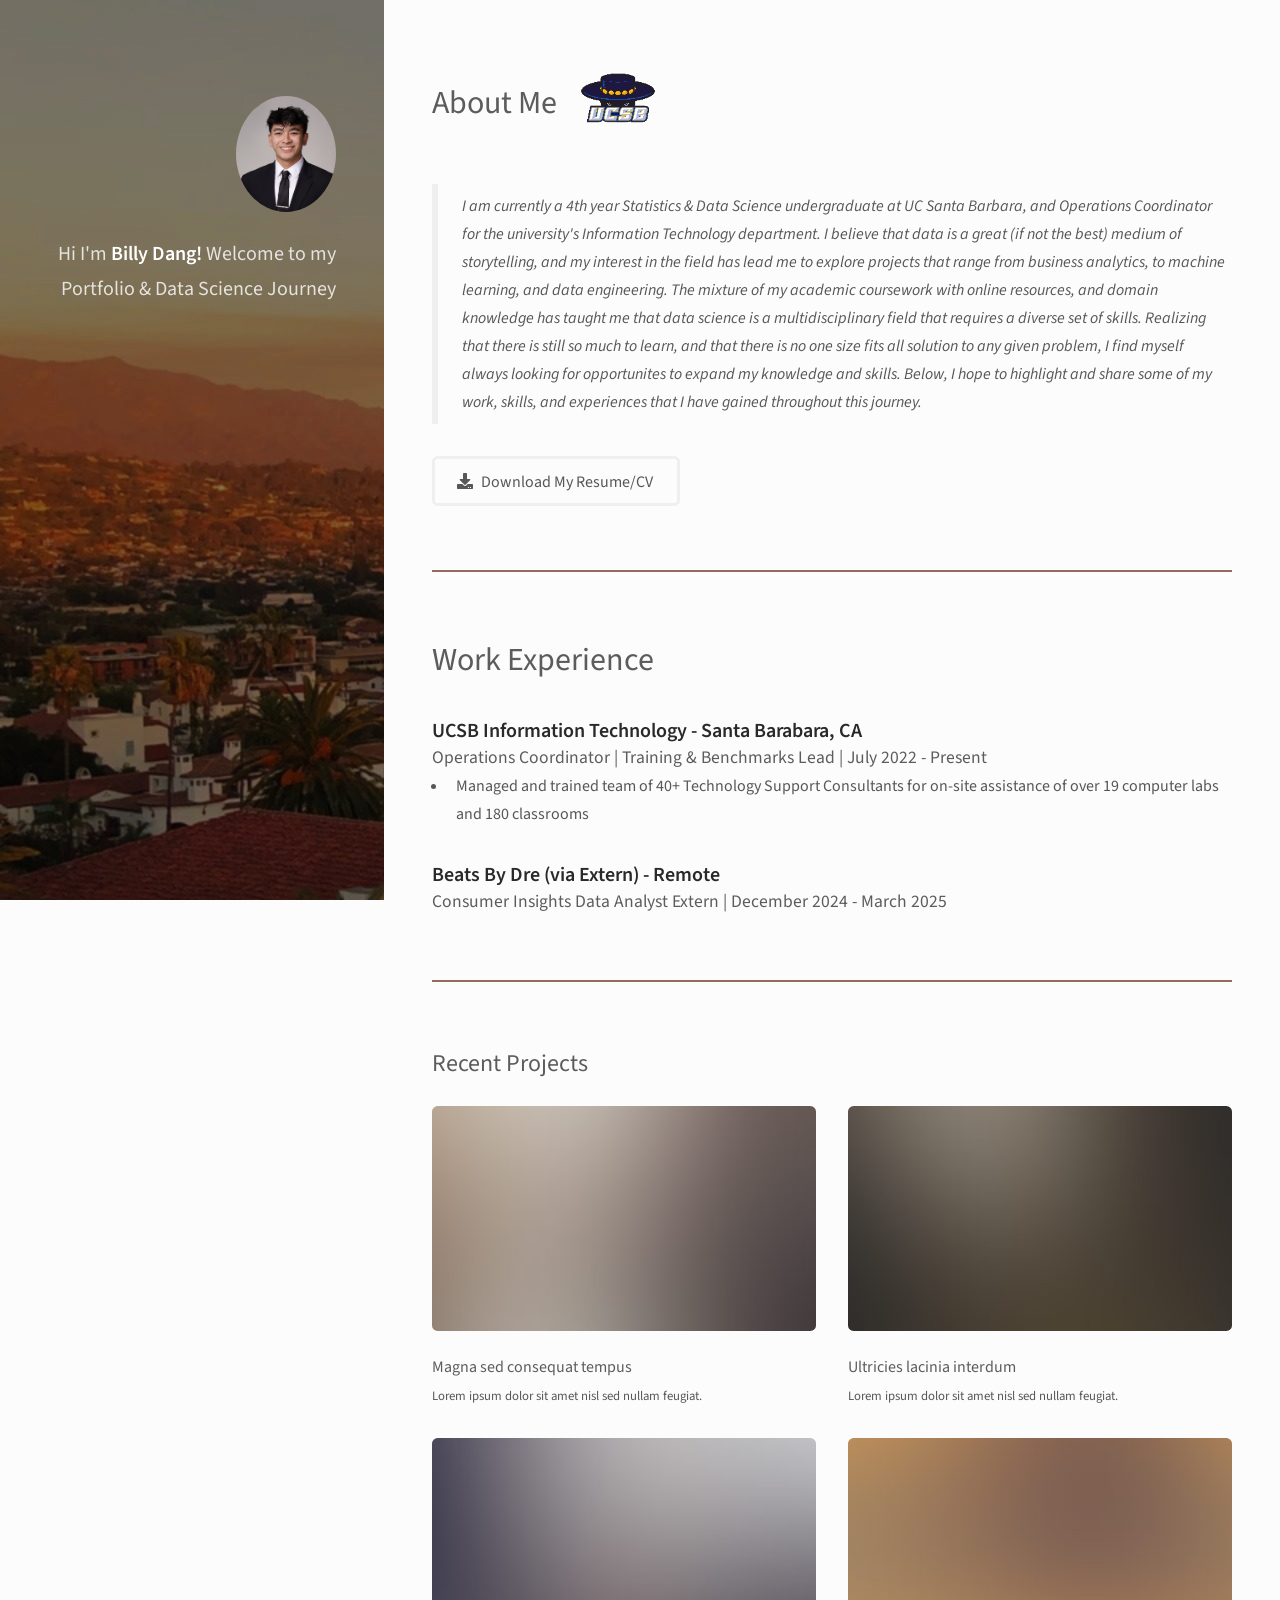
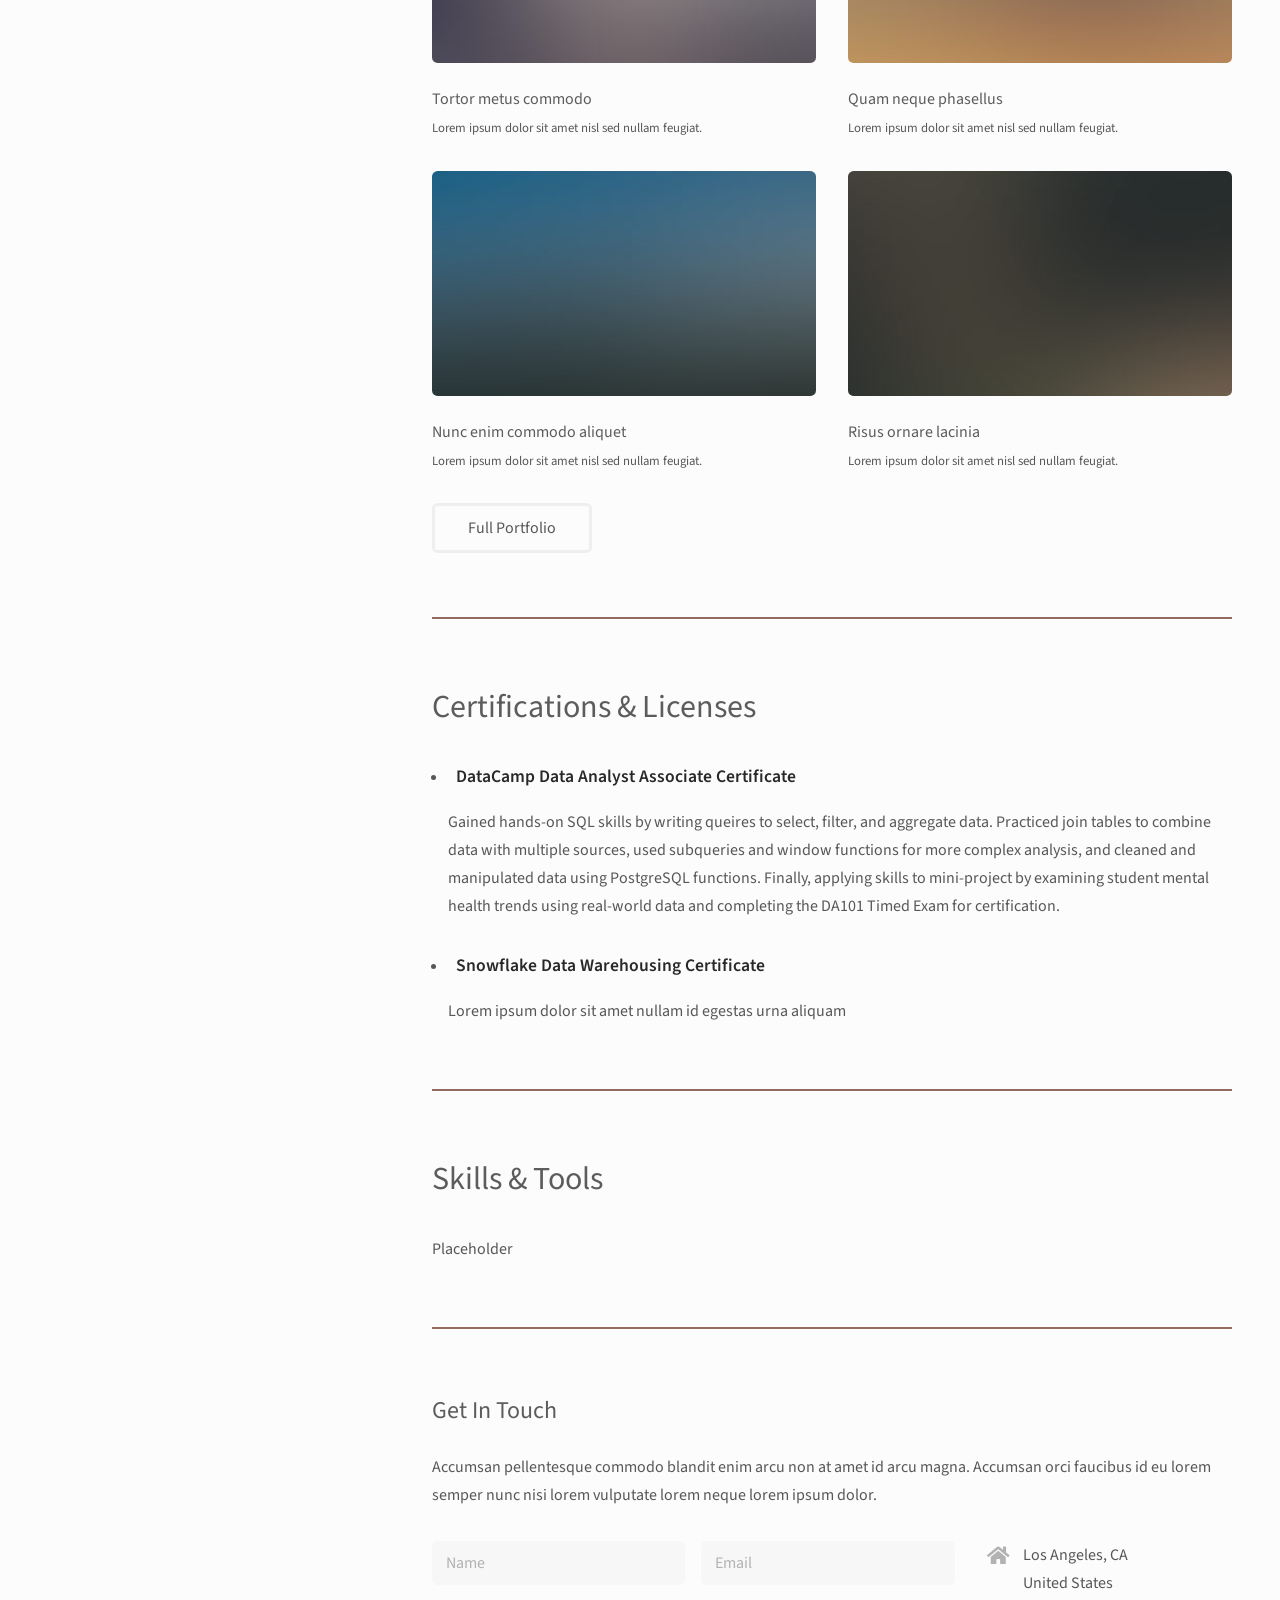
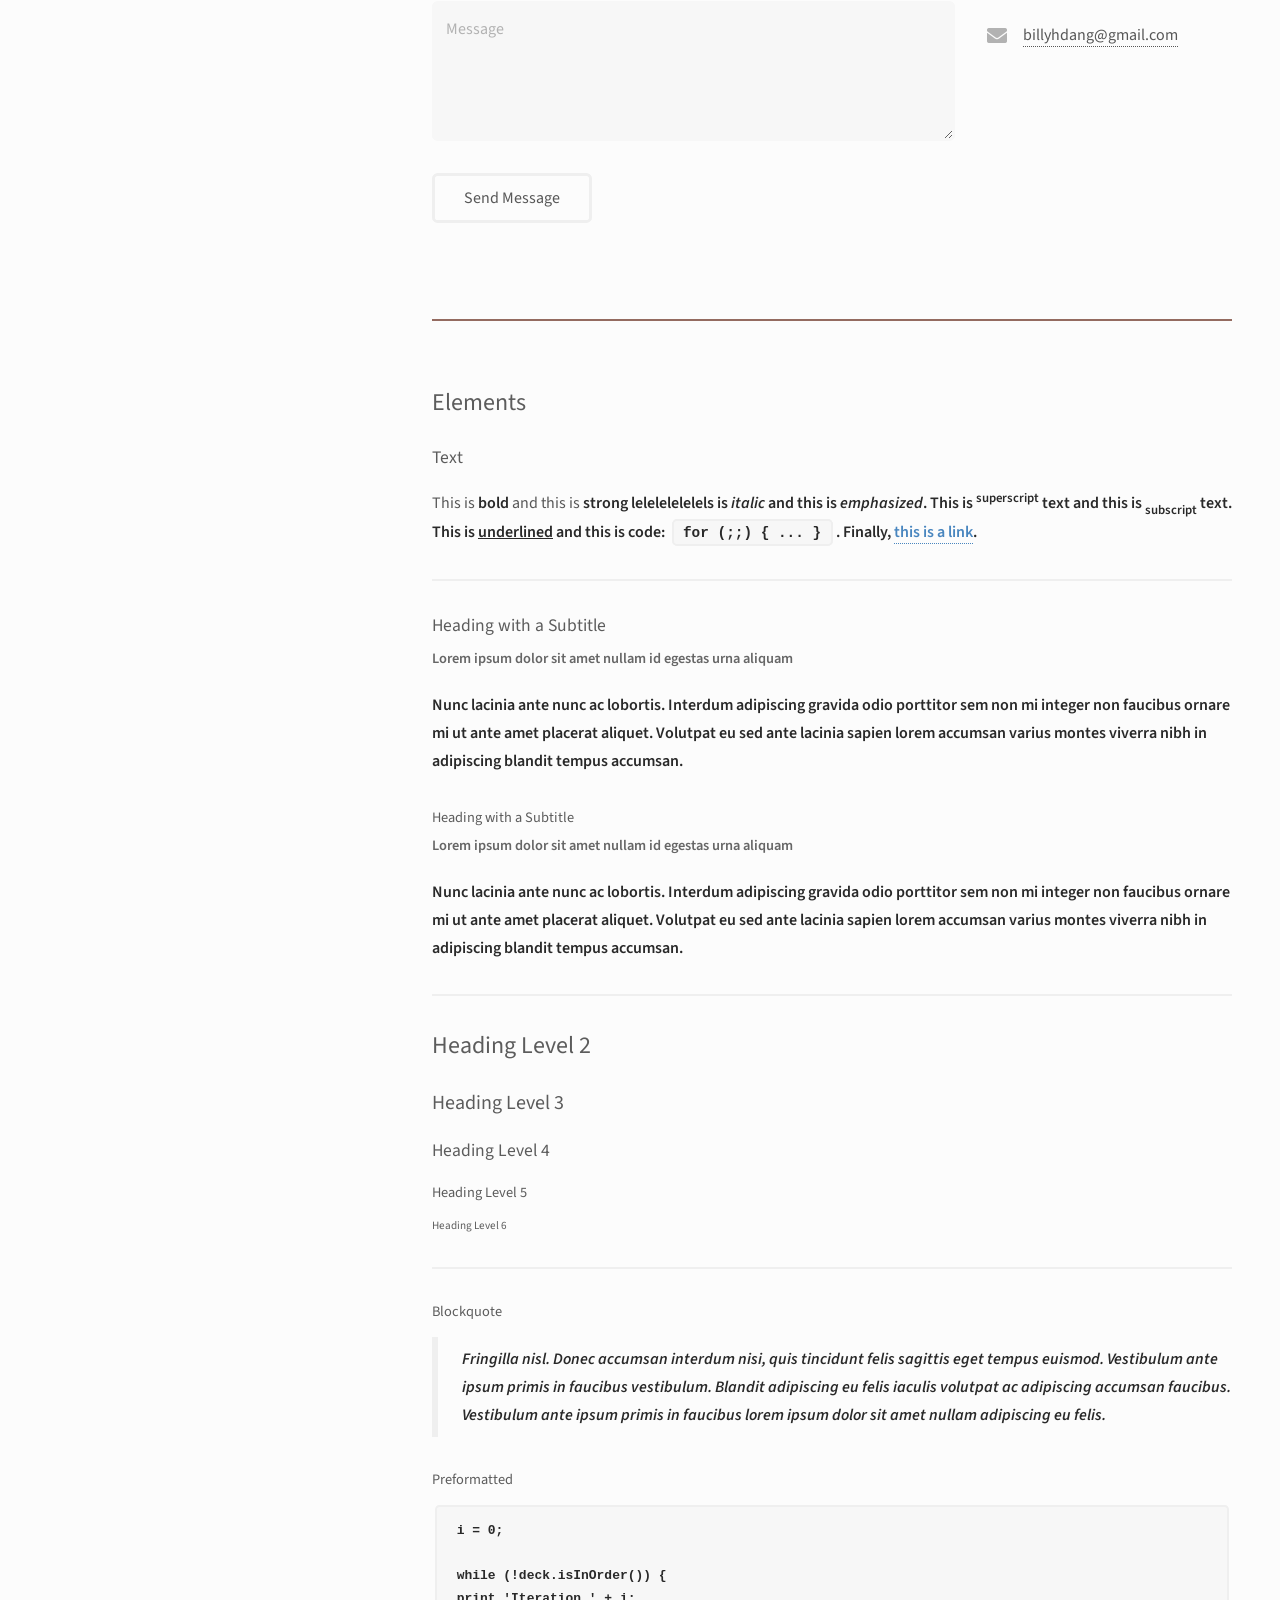
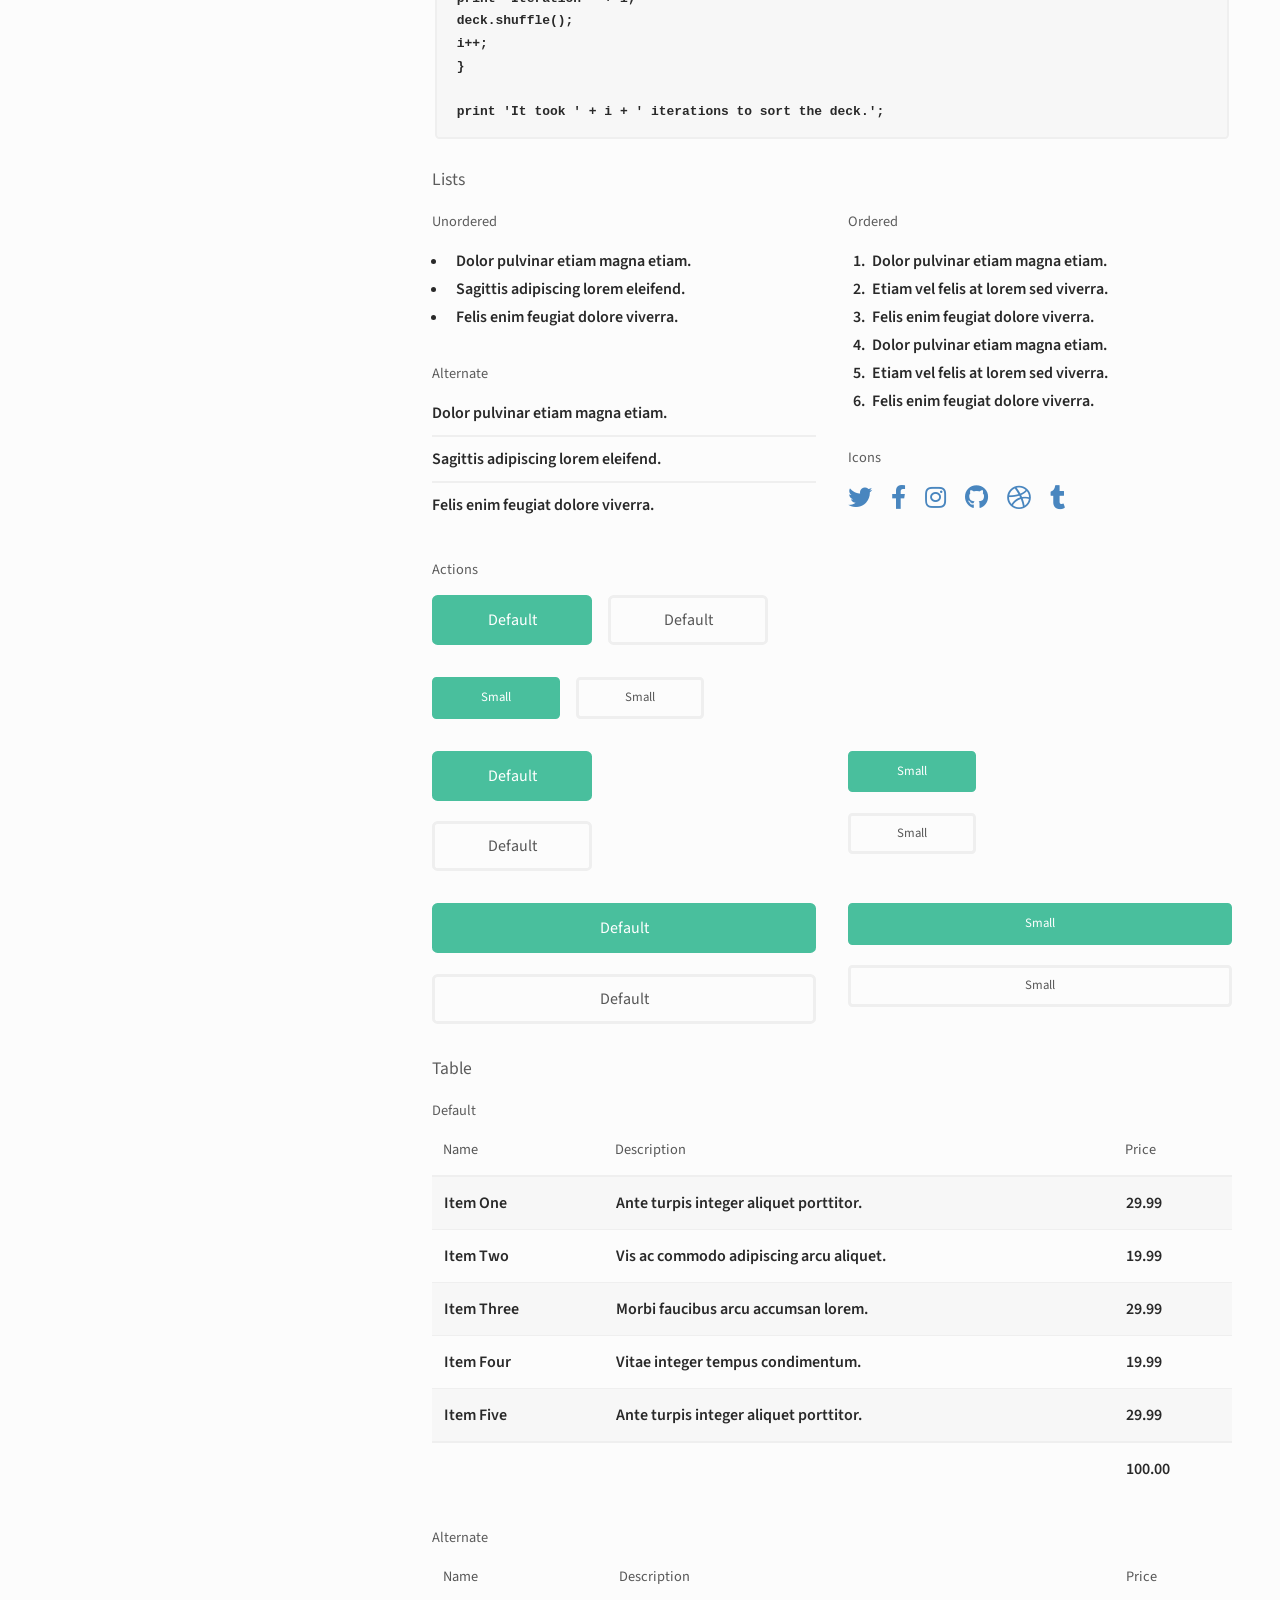
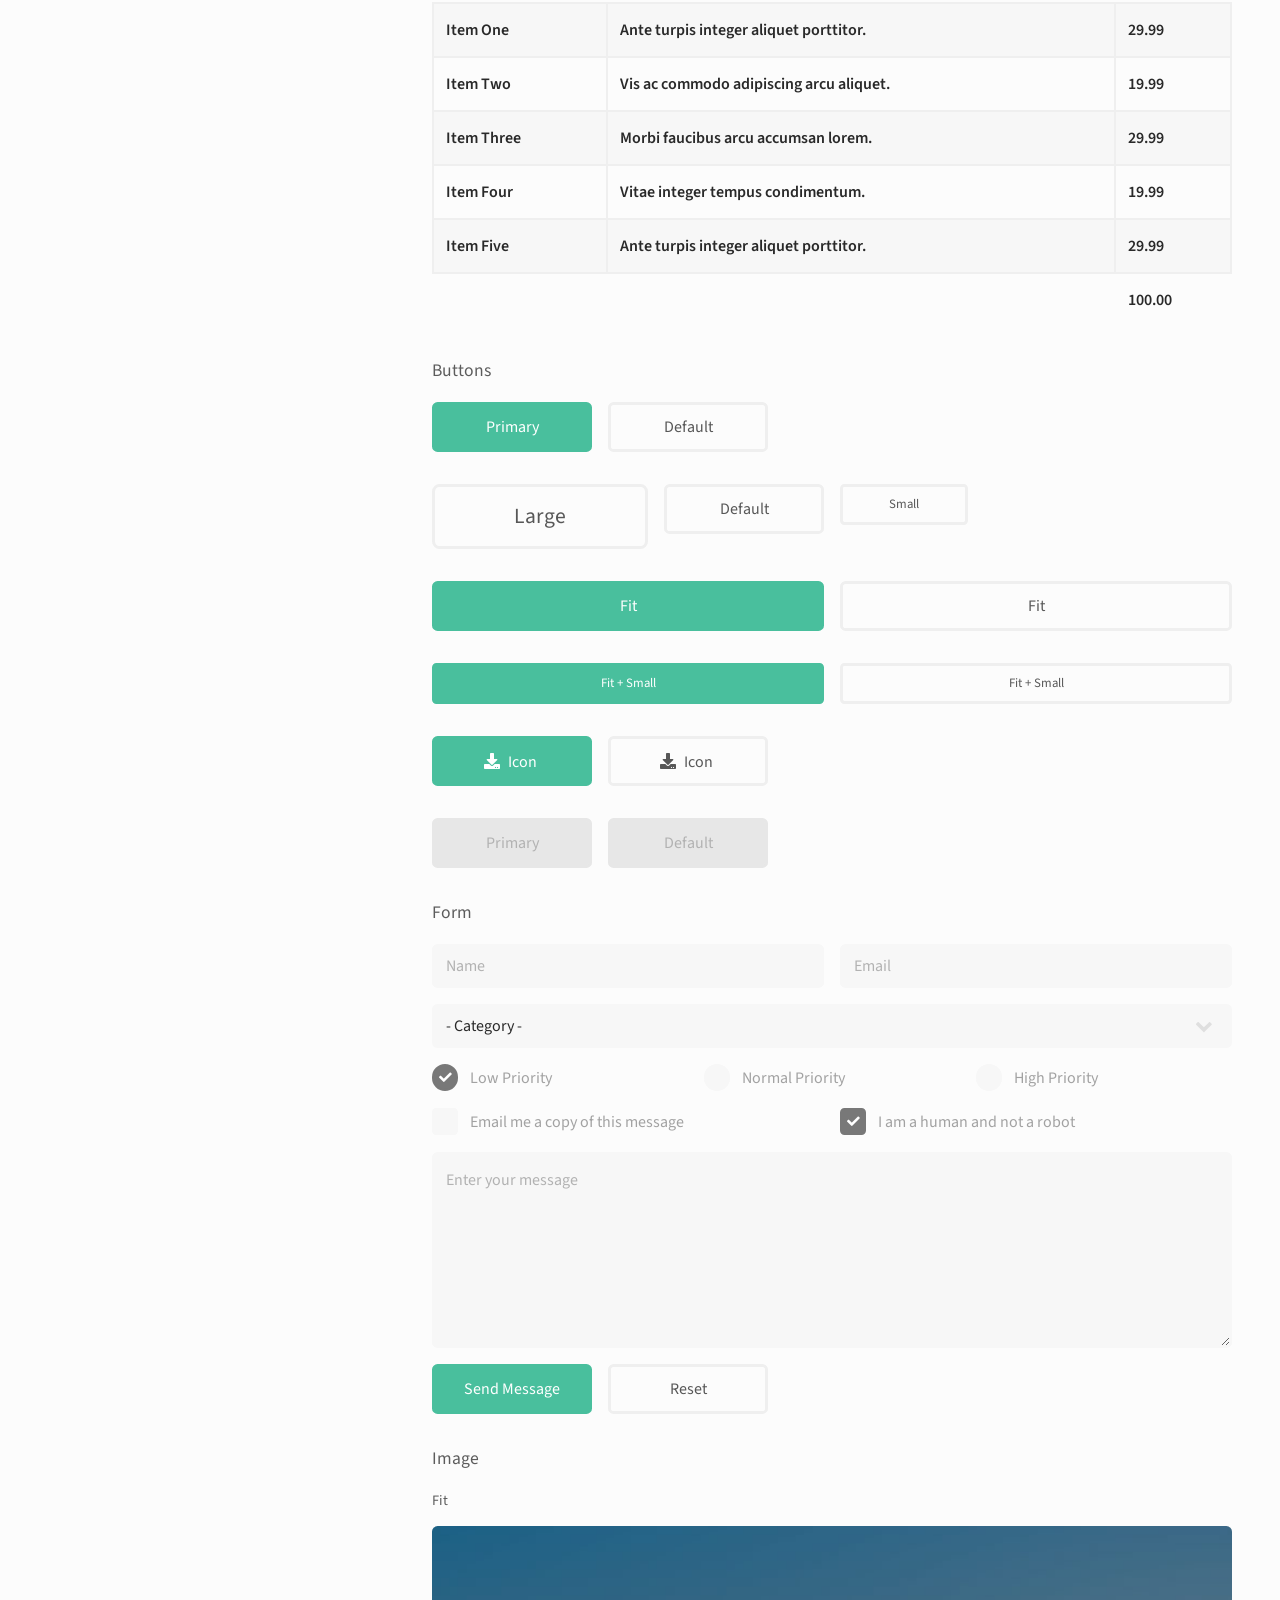
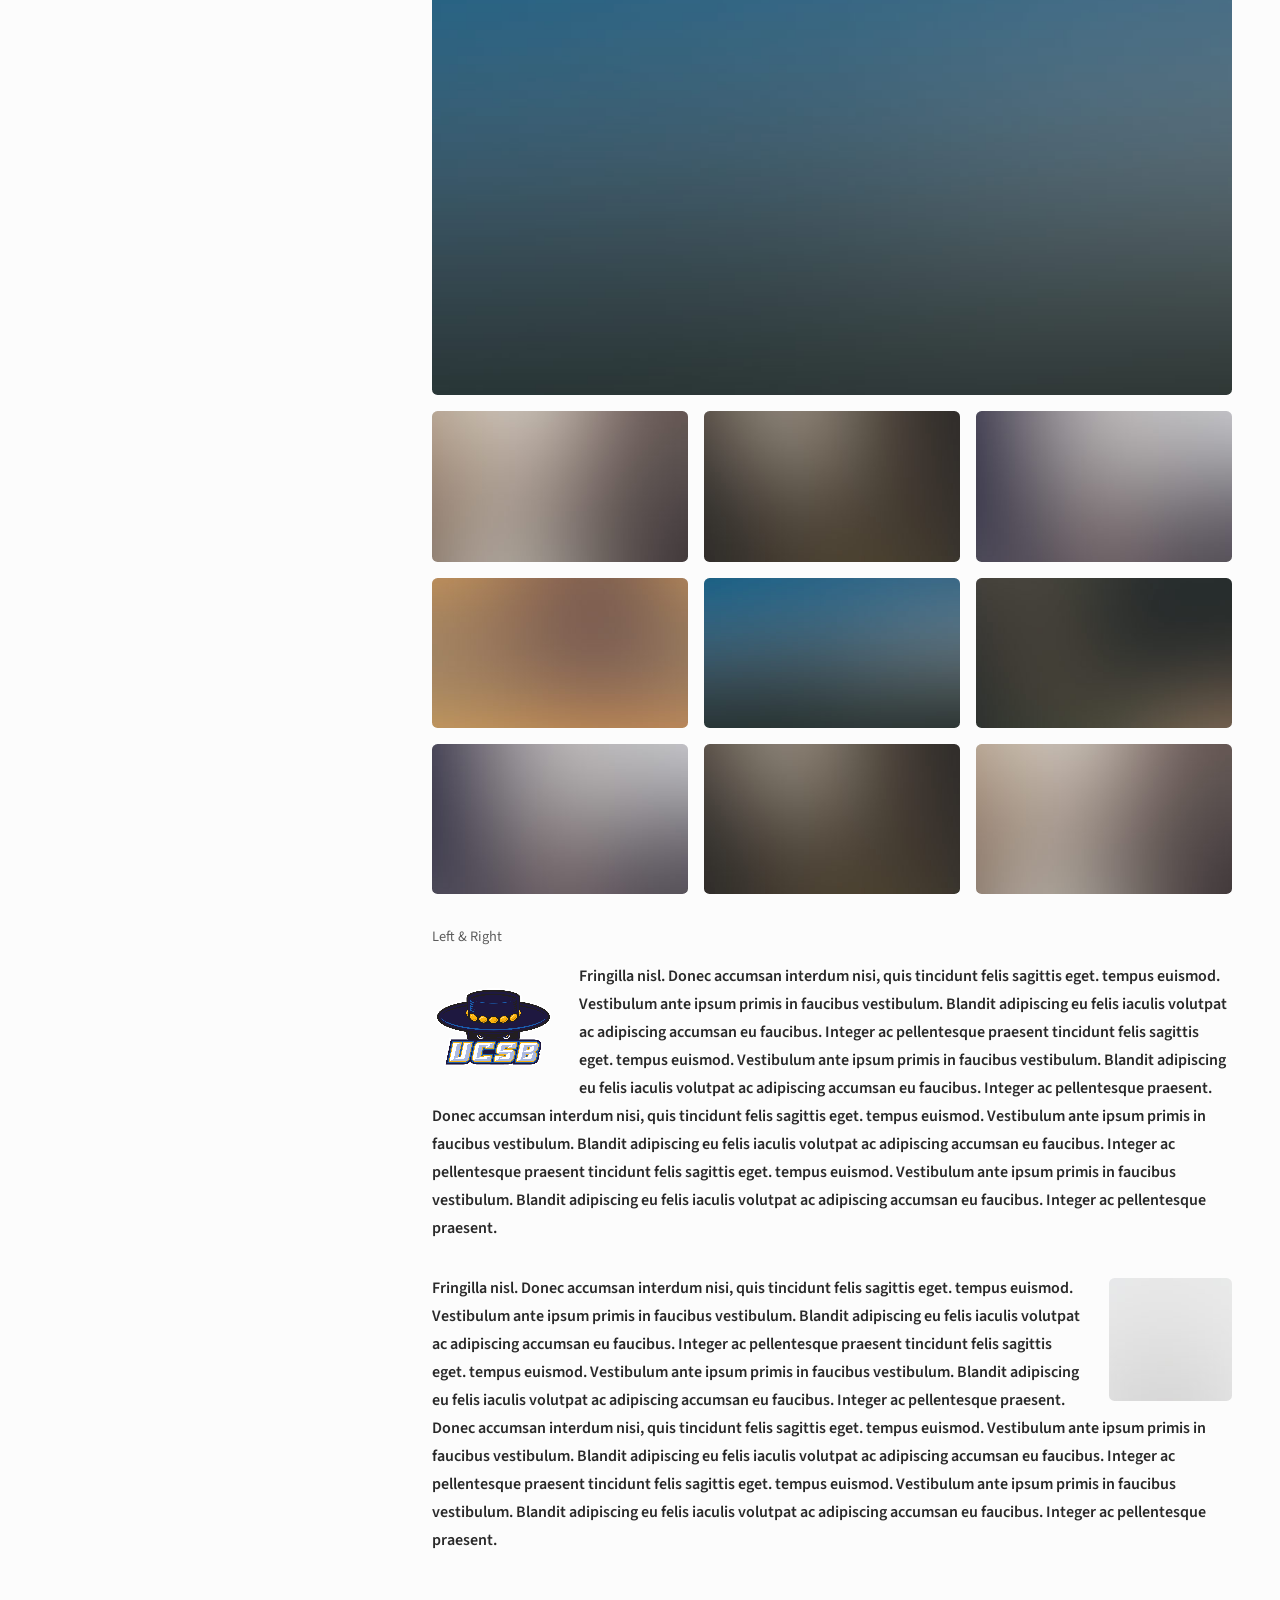
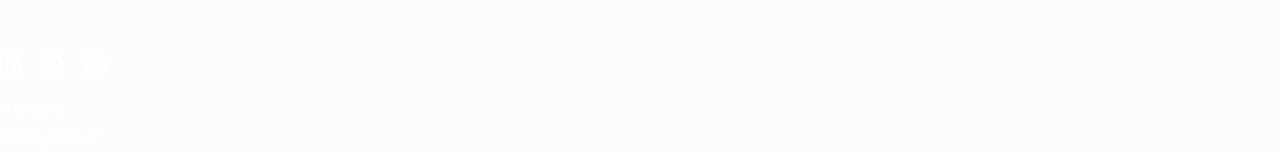
==== index.html @ d1061102 "Page update Adjustments to width, added emblems, update work experience section, finish summary, col" ====
<!DOCTYPE HTML>
<!--
	Strata by HTML5 UP
	html5up.net | @ajlkn
	Free for personal and commercial use under the CCA 3.0 license (html5up.net/license)
-->
<html>
	<head>
		<title>Billy Dang</title>
		<meta charset="utf-8" />
		<meta name="viewport" content="width=device-width, initial-scale=1, user-scalable=no" />
		<link rel="stylesheet" href="assets/css/main.css" />
	</head>
	<body class="is-preload">

		<!-- Header -->
			<header id="header">
				<div class="inner">
					<a href="#" class="image avatar"><img src="images/linkedINprofile.png" alt="" /></a>
					<h1>Hi I'm <strong>Billy Dang!</strong>
						<br>
						Welcome to my Portfolio 
						<br>
						& Data Science Journey
					</h1>
				</div>
			</header>

		<!-- Main -->
			<div id="main">

				<!-- One -->
					<section id="one">
						<header class="major">
							<h1 style="margin-top:-1.2em;">About Me 
								<span style="display: inline-block; vertical-align: middle; margin-left: 15px;">
  <img src="images/gaucho_emblem.png" alt="" style="width:80px; height:auto;">
</span>
								 
						</header>
						<p> 
							<blockquote>
							 I am currently a 4th year Statistics & Data Science undergraduate at UC Santa Barbara, and Operations Coordinator for the university's 
							Information Technology department. I believe that data is a great (if not the best) medium of storytelling, and my interest in the field 
							has lead me to explore projects that range from business analytics, to machine learning, and data engineering. The mixture of my academic coursework with
							online resources, and domain knowledge has taught me that data science is a multidisciplinary field that requires a diverse set of skills. Realizing that 
							there is still so much to learn, and that there is no one size fits all solution to any given problem, I find myself always looking for opportunites to 
							expand my knowledge and skills. Below, I hope to highlight and share some of my work, skills, and experiences that I have gained throughout this journey.
							</blockquote>
						</p>
						<ul class="actions">
							<li><a href="#" class="button icon solid fa-download">Download My Resume/CV</a></li>
						</ul>
					</section>

					<!-- Work Experience -->
					<section id="Work Experience">
						<header class="major">
							<h1>Work Experience</h1>
						</header>
						<h3>
						<b> UCSB Information Technology - Santa Barabara, CA	</b></h3>
						<h4 style="margin-top:-1.2em;">Operations Coordinator | Training & Benchmarks Lead | July 2022 - Present</h4>
						<ul>
							<li style="margin-top:-1.0em">Managed and trained team of 40+ Technology Support Consultants for on-site assistance of over 19 computer labs and 180 classrooms</li>
							
						</ul>
						<h3>
						<b> Beats By Dre (via Extern) - Remote </b></h3>
						<h4 style="margin-top:-1.2em;">Consumer Insights Data Analyst Extern | December 2024 - March 2025
					</section>

				<!-- Two -->
					<section id="two">
						<h2>Recent Projects</h2>
						<div class="row">
							<article class="col-6 col-12-xsmall work-item">
								<a href="images/fulls/01.jpg" class="image fit thumb"><img src="images/thumbs/01.jpg" alt="" /></a>
								<h3>Magna sed consequat tempus</h3>
								<p>Lorem ipsum dolor sit amet nisl sed nullam feugiat.</p>
							</article>
							<article class="col-6 col-12-xsmall work-item">
								<a href="images/fulls/02.jpg" class="image fit thumb"><img src="images/thumbs/02.jpg" alt="" /></a>
								<h3>Ultricies lacinia interdum</h3>
								<p>Lorem ipsum dolor sit amet nisl sed nullam feugiat.</p>
							</article>
							<article class="col-6 col-12-xsmall work-item">
								<a href="images/fulls/03.jpg" class="image fit thumb"><img src="images/thumbs/03.jpg" alt="" /></a>
								<h3>Tortor metus commodo</h3>
								<p>Lorem ipsum dolor sit amet nisl sed nullam feugiat.</p>
							</article>
							<article class="col-6 col-12-xsmall work-item">
								<a href="images/fulls/04.jpg" class="image fit thumb"><img src="images/thumbs/04.jpg" alt="" /></a>
								<h3>Quam neque phasellus</h3>
								<p>Lorem ipsum dolor sit amet nisl sed nullam feugiat.</p>
							</article>
							<article class="col-6 col-12-xsmall work-item">
								<a href="images/fulls/05.jpg" class="image fit thumb"><img src="images/thumbs/05.jpg" alt="" /></a>
								<h3>Nunc enim commodo aliquet</h3>
								<p>Lorem ipsum dolor sit amet nisl sed nullam feugiat.</p>
							</article>
							<article class="col-6 col-12-xsmall work-item">
								<a href="images/fulls/06.jpg" class="image fit thumb"><img src="images/thumbs/06.jpg" alt="" /></a>
								<h3>Risus ornare lacinia</h3>
								<p>Lorem ipsum dolor sit amet nisl sed nullam feugiat.</p>
							</article>
						</div>
						<ul class="actions">
							<li><a href="#" class="button">Full Portfolio</a></li>
						</ul>
					</section>
				
					<!-- Certifications -->
					<section id="Certifications">
						<header class="major">
							<h2>Certifications & Licenses</h2>
						</header>
							<ul>
								
						    <li><h4><b>
								DataCamp Data Analyst Associate Certificate</h4></li>
								</b>
								<p>Gained hands-on SQL skills by writing queires to select, filter, and aggregate data. Practiced join tables to combine data with multiple sources, used subqueries and window functions for
									more complex analysis, and cleaned and manipulated data using PostgreSQL functions. Finally, applying skills to mini-project by examining student mental health trends using real-world data
									and completing the DA101 Timed Exam for certification.
								</p>
							<li><h4><b>
								Snowflake Data Warehousing Certificate</h4></li></b>
								<p>Lorem ipsum dolor sit amet nullam id egestas urna aliquam</p>

							</ul>

					</section>

					<!-- Skills & Tools -->
					<section id="Skills & Tools">
						<header class="major">
							<h2>Skills & Tools</h2>
						</header>
						<p> Placeholder

							
						</p>
					</section>
					

				<!-- Three -->
					<section id="three">
						<h2>Get In Touch</h2>
						<p>Accumsan pellentesque commodo blandit enim arcu non at amet id arcu magna. Accumsan orci faucibus id eu lorem semper nunc nisi lorem vulputate lorem neque lorem ipsum dolor.</p>
						<div class="row">
							<div class="col-8 col-12-small">
								<form method="post" action="#">
									<div class="row gtr-uniform gtr-50">
										<div class="col-6 col-12-xsmall"><input type="text" name="name" id="name" placeholder="Name" /></div>
										<div class="col-6 col-12-xsmall"><input type="email" name="email" id="email" placeholder="Email" /></div>
										<div class="col-12"><textarea name="message" id="message" placeholder="Message" rows="4"></textarea></div>
									</div>
								</form>
								<ul class="actions">
									<li><input type="submit" value="Send Message" /></li>
								</ul>
							</div>
							<div class="col-4 col-12-small">
								<ul class="labeled-icons">
									<li>
										<h3 class="icon solid fa-home"><span class="label">Address</span></h3>
										Los Angeles, CA <br>
										United States
									</li>
									<li>
										<h3 class="icon solid fa-envelope"><span class="label">Email</span></h3>
										<a href="#">billyhdang@gmail.com</a>
									</li>
								</ul>
							</div>
						</div>
					</section>

				<!-- Four -->
					<section id="four">
						<h2>Elements</h2>

						<section>
							<h4>Text</h4>
							<p>This is <b>bold</b> and this is <strong>strong lelelelelelels is <i>italic</i> and this is <em>emphasized</em>.
							This is <sup>superscript</sup> text and this is <sub>subscript</sub> text.
							This is <u>underlined</u> and this is code: <code>for (;;) { ... }</code>. Finally, <a href="#">this is a link</a>.</p>
							<hr />
							<header>
								<h4>Heading with a Subtitle</h4>
								<p>Lorem ipsum dolor sit amet nullam id egestas urna aliquam</p>
							</header>
							<p>Nunc lacinia ante nunc ac lobortis. Interdum adipiscing gravida odio porttitor sem non mi integer non faucibus ornare mi ut ante amet placerat aliquet. Volutpat eu sed ante lacinia sapien lorem accumsan varius montes viverra nibh in adipiscing blandit tempus accumsan.</p>
							<header>
								<h5>Heading with a Subtitle</h5>
								<p>Lorem ipsum dolor sit amet nullam id egestas urna aliquam</p>
							</header>
							<p>Nunc lacinia ante nunc ac lobortis. Interdum adipiscing gravida odio porttitor sem non mi integer non faucibus ornare mi ut ante amet placerat aliquet. Volutpat eu sed ante lacinia sapien lorem accumsan varius montes viverra nibh in adipiscing blandit tempus accumsan.</p>
							<hr />
							<h2>Heading Level 2</h2>
							<h3>Heading Level 3</h3>
							<h4>Heading Level 4</h4>
							<h5>Heading Level 5</h5>
							<h6>Heading Level 6</h6>
							<hr />
							<h5>Blockquote</h5>
							<blockquote>Fringilla nisl. Donec accumsan interdum nisi, quis tincidunt felis sagittis eget tempus euismod. Vestibulum ante ipsum primis in faucibus vestibulum. Blandit adipiscing eu felis iaculis volutpat ac adipiscing accumsan faucibus. Vestibulum ante ipsum primis in faucibus lorem ipsum dolor sit amet nullam adipiscing eu felis.</blockquote>
							<h5>Preformatted</h5>
							<pre><code>i = 0;

while (!deck.isInOrder()) {
print 'Iteration ' + i;
deck.shuffle();
i++;
}

print 'It took ' + i + ' iterations to sort the deck.';</code></pre>
						</section>

						<section>
							<h4>Lists</h4>
							<div class="row">
								<div class="col-6 col-12-xsmall">
									<h5>Unordered</h5>
									<ul>
										<li>Dolor pulvinar etiam magna etiam.</li>
										<li>Sagittis adipiscing lorem eleifend.</li>
										<li>Felis enim feugiat dolore viverra.</li>
									</ul>
									<h5>Alternate</h5>
									<ul class="alt">
										<li>Dolor pulvinar etiam magna etiam.</li>
										<li>Sagittis adipiscing lorem eleifend.</li>
										<li>Felis enim feugiat dolore viverra.</li>
									</ul>
								</div>
								<div class="col-6 col-12-xsmall">
									<h5>Ordered</h5>
									<ol>
										<li>Dolor pulvinar etiam magna etiam.</li>
										<li>Etiam vel felis at lorem sed viverra.</li>
										<li>Felis enim feugiat dolore viverra.</li>
										<li>Dolor pulvinar etiam magna etiam.</li>
										<li>Etiam vel felis at lorem sed viverra.</li>
										<li>Felis enim feugiat dolore viverra.</li>
									</ol>
									<h5>Icons</h5>
									<ul class="icons">
										<li><a href="#" class="icon brands fa-twitter"><span class="label">Twitter</span></a></li>
										<li><a href="#" class="icon brands fa-facebook-f"><span class="label">Facebook</span></a></li>
										<li><a href="#" class="icon brands fa-instagram"><span class="label">Instagram</span></a></li>
										<li><a href="#" class="icon brands fa-github"><span class="label">Github</span></a></li>
										<li><a href="#" class="icon brands fa-dribbble"><span class="label">Dribbble</span></a></li>
										<li><a href="#" class="icon brands fa-tumblr"><span class="label">Tumblr</span></a></li>
									</ul>
								</div>
							</div>
							<h5>Actions</h5>
							<ul class="actions">
								<li><a href="#" class="button primary">Default</a></li>
								<li><a href="#" class="button">Default</a></li>
							</ul>
							<ul class="actions small">
								<li><a href="#" class="button primary small">Small</a></li>
								<li><a href="#" class="button small">Small</a></li>
							</ul>
							<div class="row">
								<div class="col-6 col-12-small">
									<ul class="actions stacked">
										<li><a href="#" class="button primary">Default</a></li>
										<li><a href="#" class="button">Default</a></li>
									</ul>
								</div>
								<div class="col-6 col-12-small">
									<ul class="actions stacked">
										<li><a href="#" class="button primary small">Small</a></li>
										<li><a href="#" class="button small">Small</a></li>
									</ul>
								</div>
								<div class="col-6 col-12-small">
									<ul class="actions stacked">
										<li><a href="#" class="button primary fit">Default</a></li>
										<li><a href="#" class="button fit">Default</a></li>
									</ul>
								</div>
								<div class="col-6 col-12-small">
									<ul class="actions stacked">
										<li><a href="#" class="button primary small fit">Small</a></li>
										<li><a href="#" class="button small fit">Small</a></li>
									</ul>
								</div>
							</div>
						</section>

						<section>
							<h4>Table</h4>
							<h5>Default</h5>
							<div class="table-wrapper">
								<table>
									<thead>
										<tr>
											<th>Name</th>
											<th>Description</th>
											<th>Price</th>
										</tr>
									</thead>
									<tbody>
										<tr>
											<td>Item One</td>
											<td>Ante turpis integer aliquet porttitor.</td>
											<td>29.99</td>
										</tr>
										<tr>
											<td>Item Two</td>
											<td>Vis ac commodo adipiscing arcu aliquet.</td>
											<td>19.99</td>
										</tr>
										<tr>
											<td>Item Three</td>
											<td> Morbi faucibus arcu accumsan lorem.</td>
											<td>29.99</td>
										</tr>
										<tr>
											<td>Item Four</td>
											<td>Vitae integer tempus condimentum.</td>
											<td>19.99</td>
										</tr>
										<tr>
											<td>Item Five</td>
											<td>Ante turpis integer aliquet porttitor.</td>
											<td>29.99</td>
										</tr>
									</tbody>
									<tfoot>
										<tr>
											<td colspan="2"></td>
											<td>100.00</td>
										</tr>
									</tfoot>
								</table>
							</div>

							<h5>Alternate</h5>
							<div class="table-wrapper">
								<table class="alt">
									<thead>
										<tr>
											<th>Name</th>
											<th>Description</th>
											<th>Price</th>
										</tr>
									</thead>
									<tbody>
										<tr>
											<td>Item One</td>
											<td>Ante turpis integer aliquet porttitor.</td>
											<td>29.99</td>
										</tr>
										<tr>
											<td>Item Two</td>
											<td>Vis ac commodo adipiscing arcu aliquet.</td>
											<td>19.99</td>
										</tr>
										<tr>
											<td>Item Three</td>
											<td> Morbi faucibus arcu accumsan lorem.</td>
											<td>29.99</td>
										</tr>
										<tr>
											<td>Item Four</td>
											<td>Vitae integer tempus condimentum.</td>
											<td>19.99</td>
										</tr>
										<tr>
											<td>Item Five</td>
											<td>Ante turpis integer aliquet porttitor.</td>
											<td>29.99</td>
										</tr>
									</tbody>
									<tfoot>
										<tr>
											<td colspan="2"></td>
											<td>100.00</td>
										</tr>
									</tfoot>
								</table>
							</div>
						</section>

						<section>
							<h4>Buttons</h4>
							<ul class="actions">
								<li><a href="#" class="button primary">Primary</a></li>
								<li><a href="#" class="button">Default</a></li>
							</ul>
							<ul class="actions">
								<li><a href="#" class="button large">Large</a></li>
								<li><a href="#" class="button">Default</a></li>
								<li><a href="#" class="button small">Small</a></li>
							</ul>
							<ul class="actions fit">
								<li><a href="#" class="button primary fit">Fit</a></li>
								<li><a href="#" class="button fit">Fit</a></li>
							</ul>
							<ul class="actions fit small">
								<li><a href="#" class="button primary fit small">Fit + Small</a></li>
								<li><a href="#" class="button fit small">Fit + Small</a></li>
							</ul>
							<ul class="actions">
								<li><a href="#" class="button primary icon solid fa-download">Icon</a></li>
								<li><a href="#" class="button icon solid fa-download">Icon</a></li>
							</ul>
							<ul class="actions">
								<li><span class="button primary disabled">Primary</span></li>
								<li><span class="button disabled">Default</span></li>
							</ul>
						</section>

						<section>
							<h4>Form</h4>
							<form method="post" action="#">
								<div class="row gtr-uniform gtr-50">
									<div class="col-6 col-12-xsmall">
										<input type="text" name="demo-name" id="demo-name" value="" placeholder="Name" />
									</div>
									<div class="col-6 col-12-xsmall">
										<input type="email" name="demo-email" id="demo-email" value="" placeholder="Email" />
									</div>
									<div class="col-12">
										<select name="demo-category" id="demo-category">
											<option value="">- Category -</option>
											<option value="1">Manufacturing</option>
											<option value="1">Shipping</option>
											<option value="1">Administration</option>
											<option value="1">Human Resources</option>
										</select>
									</div>
									<div class="col-4 col-12-small">
										<input type="radio" id="demo-priority-low" name="demo-priority" checked>
										<label for="demo-priority-low">Low Priority</label>
									</div>
									<div class="col-4 col-12-small">
										<input type="radio" id="demo-priority-normal" name="demo-priority">
										<label for="demo-priority-normal">Normal Priority</label>
									</div>
									<div class="col-4 col-12-small">
										<input type="radio" id="demo-priority-high" name="demo-priority">
										<label for="demo-priority-high">High Priority</label>
									</div>
									<div class="col-6 col-12-small">
										<input type="checkbox" id="demo-copy" name="demo-copy">
										<label for="demo-copy">Email me a copy of this message</label>
									</div>
									<div class="col-6 col-12-small">
										<input type="checkbox" id="demo-human" name="demo-human" checked>
										<label for="demo-human">I am a human and not a robot</label>
									</div>
									<div class="col-12">
										<textarea name="demo-message" id="demo-message" placeholder="Enter your message" rows="6"></textarea>
									</div>
									<div class="col-12">
										<ul class="actions">
											<li><input type="submit" value="Send Message" class="primary" /></li>
											<li><input type="reset" value="Reset" /></li>
										</ul>
									</div>
								</div>
							</form>
						</section>

						<section>
							<h4>Image</h4>
							<h5>Fit</h5>
							<div class="box alt">
								<div class="row gtr-50 gtr-uniform">
									<div class="col-12"><span class="image fit"><img src="images/fulls/05.jpg" alt="" /></span></div>
									<div class="col-4"><span class="image fit"><img src="images/thumbs/01.jpg" alt="" /></span></div>
									<div class="col-4"><span class="image fit"><img src="images/thumbs/02.jpg" alt="" /></span></div>
									<div class="col-4"><span class="image fit"><img src="images/thumbs/03.jpg" alt="" /></span></div>
									<div class="col-4"><span class="image fit"><img src="images/thumbs/04.jpg" alt="" /></span></div>
									<div class="col-4"><span class="image fit"><img src="images/thumbs/05.jpg" alt="" /></span></div>
									<div class="col-4"><span class="image fit"><img src="images/thumbs/06.jpg" alt="" /></span></div>
									<div class="col-4"><span class="image fit"><img src="images/thumbs/03.jpg" alt="" /></span></div>
									<div class="col-4"><span class="image fit"><img src="images/thumbs/02.jpg" alt="" /></span></div>
									<div class="col-4"><span class="image fit"><img src="images/thumbs/01.jpg" alt="" /></span></div>
								</div>
							</div>
							<h5>Left &amp; Right</h5>
							<p><span class="image left"><img src="images/gaucho_emblem.png" alt="" /></span>Fringilla nisl. Donec accumsan interdum nisi, quis tincidunt felis sagittis eget. tempus euismod. Vestibulum ante ipsum primis in faucibus vestibulum. Blandit adipiscing eu felis iaculis volutpat ac adipiscing accumsan eu faucibus. Integer ac pellentesque praesent tincidunt felis sagittis eget. tempus euismod. Vestibulum ante ipsum primis in faucibus vestibulum. Blandit adipiscing eu felis iaculis volutpat ac adipiscing accumsan eu faucibus. Integer ac pellentesque praesent. Donec accumsan interdum nisi, quis tincidunt felis sagittis eget. tempus euismod. Vestibulum ante ipsum primis in faucibus vestibulum. Blandit adipiscing eu felis iaculis volutpat ac adipiscing accumsan eu faucibus. Integer ac pellentesque praesent tincidunt felis sagittis eget. tempus euismod. Vestibulum ante ipsum primis in faucibus vestibulum. Blandit adipiscing eu felis iaculis volutpat ac adipiscing accumsan eu faucibus. Integer ac pellentesque praesent.</p>
							<p><span class="image right"><img src="images/avatar.jpg" alt="" /></span>Fringilla nisl. Donec accumsan interdum nisi, quis tincidunt felis sagittis eget. tempus euismod. Vestibulum ante ipsum primis in faucibus vestibulum. Blandit adipiscing eu felis iaculis volutpat ac adipiscing accumsan eu faucibus. Integer ac pellentesque praesent tincidunt felis sagittis eget. tempus euismod. Vestibulum ante ipsum primis in faucibus vestibulum. Blandit adipiscing eu felis iaculis volutpat ac adipiscing accumsan eu faucibus. Integer ac pellentesque praesent. Donec accumsan interdum nisi, quis tincidunt felis sagittis eget. tempus euismod. Vestibulum ante ipsum primis in faucibus vestibulum. Blandit adipiscing eu felis iaculis volutpat ac adipiscing accumsan eu faucibus. Integer ac pellentesque praesent tincidunt felis sagittis eget. tempus euismod. Vestibulum ante ipsum primis in faucibus vestibulum. Blandit adipiscing eu felis iaculis volutpat ac adipiscing accumsan eu faucibus. Integer ac pellentesque praesent.</p>
						</section>

					</section>
				

			</div>

		<!-- Footer -->
			<footer id="footer">
				<div class="inner">
					<ul class="icons">
						<li><a href="https://www.linkedin.com/in/billy-dang-/" class="icon brands fa-linkedin"><span class="label">Linkedin</span></a></li>
						<li><a href="#" class="icon brands fa-github"><span class="label">Github</span></a></li>
						<li><a href="#" class="icon solid fa-envelope"><span class="label">Email</span></a></li>
					</ul>
					<ul class="copyright">
						<li>&copy; BillyDang</li><li>Design: <a href="http://html5up.net">HTML5 UP</a></li>
					</ul>
				</div>
			</footer>

		<!-- Scripts -->
			<script src="assets/js/jquery.min.js"></script>
			<script src="assets/js/jquery.poptrox.min.js"></script>
			<script src="assets/js/browser.min.js"></script>
			<script src="assets/js/breakpoints.min.js"></script>
			<script src="assets/js/util.js"></script>
			<script src="assets/js/main.js"></script>

	</body>
</html>
---- assets/css/main.css ----
@import url("fontawesome-all.min.css");
@import url("https://fonts.googleapis.com/css?family=Source+Sans+Pro:400,400italic");

/*
	Strata by HTML5 UP
	html5up.net | @ajlkn
	Free for personal and commercial use under the CCA 3.0 license (html5up.net/license)
*/

html, body, div, span, applet, object,
iframe, h1, h2, h3, h4, h5, h6, p, blockquote,
pre, a, abbr, acronym, address, big, cite,
code, del, dfn, em, img, ins, kbd, q, s, samp,
small, strike, strong, sub, sup, tt, var, b,
u, i, center, dl, dt, dd, ol, ul, li, fieldset,
form, label, legend, table, caption, tbody,
tfoot, thead, tr, th, td, article, aside,
canvas, details, embed, figure, figcaption,
footer, header, hgroup, menu, nav, output, ruby,
section, summary, time, mark, audio, video {
	margin: 0;
	padding: 0;
	border: 0;
	font-size: 100%;
	font: inherit;
	vertical-align: baseline;}

article, aside, details, figcaption, figure,
footer, header, hgroup, menu, nav, section {
	display: block;}

body {
	line-height: 1;
}

ol, ul {
	list-style: none;
}

blockquote, q {
	quotes: none;
}

	blockquote:before, blockquote:after, q:before, q:after {
		content: '';
		content: none;
	}

table {
	border-collapse: collapse;
	border-spacing: 0;
}

body {
	-webkit-text-size-adjust: none;
}

mark {
	background-color: transparent;
	color: inherit;
}

input::-moz-focus-inner {
	border: 0;
	padding: 0;
}

input, select, textarea {
	-moz-appearance: none;
	-webkit-appearance: none;
	-ms-appearance: none;
	appearance: none;
}

/* Basic */

	html {
		box-sizing: border-box;
	}

	*, *:before, *:after {
		box-sizing: inherit;
	}

	body {
		background: #fcfcfc;
	}

		body.is-preload *, body.is-preload *:before, body.is-preload *:after {
			-moz-animation: none !important;
			-webkit-animation: none !important;
			-ms-animation: none !important;
			animation: none !important;
			-moz-transition: none !important;
			-webkit-transition: none !important;
			-ms-transition: none !important;
			transition: none !important;
		}

	body, input, select, textarea {
		color: #575757;
		font-family: "Source Sans Pro", Helvetica, sans-serif;
		font-size: 16pt;
		font-weight: 400;
		line-height: 1.75em;
	}

	a {
		-moz-transition: color 0.2s ease-in-out, border-color 0.2s ease-in-out;
		-webkit-transition: color 0.2s ease-in-out, border-color 0.2s ease-in-out;
		-ms-transition: color 0.2s ease-in-out, border-color 0.2s ease-in-out;
		transition: color 0.2s ease-in-out, border-color 0.2s ease-in-out;
		border-bottom: dotted 1px;
		color: #4986bf;
		text-decoration: none;
	}

		a:hover {
			border-bottom-color: transparent;
			color: #4986bf !important;
			text-decoration: none;
		}

	strong, b {
		color: #292929;
		font-weight: 600;
	}

	em, i {
		font-style: italic;
	}

	p {
		margin: 0 0 2em 0;
	}

	h1, h2, h3, h4, h5, h6 {
		color: #5c5c5c;
		font-weight: 400;
		line-height: 1em;
		margin: 0 0 1em 0;
	}

		h1 a, h2 a, h3 a, h4 a, h5 a, h6 a {
			color: inherit;
			text-decoration: none;
		}

	h1 {
		font-size: 2em;
		line-height: 1.5em;
	}

	h2 {
		font-size: 1.5em;
		line-height: 1.5em;
	}

	h3 {
		font-size: 1.25em;
		line-height: 1.5em;
	}

	h4 {
		font-size: 1.1em;
		line-height: 1.5em;
	}

	h5 {
		font-size: 0.9em;
		line-height: 1.5em;
	}

	h6 {
		font-size: 0.7em;
		line-height: 1.5em;
	}

	sub {
		font-size: 0.8em;
		position: relative;
		top: 0.5em;
	}

	sup {
		font-size: 0.8em;
		position: relative;
		top: -0.5em;
	}

	hr {
		border: 0;
		border-bottom: solid 2px #efefef;
		margin: 2em 0;
	}

		hr.major {
			margin: 3em 0;
		}

	blockquote {
		border-left: solid 6px #efefef;
		font-style: italic;
		margin: 0 0 2em 0;
		padding: 0.5em 0 0.5em 1.5em;
	}

	code {
		background: #f7f7f7;
		border-radius: 0.35em;
		border: solid 2px #efefef;
		font-family: "Courier New", monospace;
		font-size: 0.9em;
		margin: 0 0.25em;
		padding: 0.25em 0.65em;
	}

	pre {
		-webkit-overflow-scrolling: touch;
		font-family: "Courier New", monospace;
		font-size: 0.9em;
		margin: 0 0 2em 0;
	}

		pre code {
			display: block;
			line-height: 1.75em;
			padding: 1em 1.5em;
			overflow-x: auto;
		}

	.align-left {
		text-align: left;
	}

	.align-center {
		text-align: center;
	}

	.align-right {
		text-align: right;
	}

/* Container */

	.container {
		margin: 0 auto;
		max-width: calc(100% - 4em);
		width: 100%;
	}

		.container.xsmall {
			width: 25%;
		}

		.container.small {
			width: 50%;
		}

		.container.medium {
			width: 75%;
		}

		.container.large {
			width: 125%;
		}

		.container.xlarge {
			width: 150%;
		}

		.container.max {
			width: 100%;
		}

		@media screen and (max-width: 980px) {

			.container {
				width: 100% !important;
				max-width: 100% !important;
			}

		}

		@media screen and (max-width: 480px) {

			.container {
				max-width: calc(100% - 3em);
			}

		}

/* Row */

	.row {
		display: flex;
		flex-wrap: wrap;
		box-sizing: border-box;
		align-items: stretch;
	}

		.row > * {
			box-sizing: border-box;
		}

		.row.gtr-uniform > * > :last-child {
			margin-bottom: 0;
		}

		.row.aln-left {
			justify-content: flex-start;
		}

		.row.aln-center {
			justify-content: center;
		}

		.row.aln-right {
			justify-content: flex-end;
		}

		.row.aln-top {
			align-items: flex-start;
		}

		.row.aln-middle {
			align-items: center;
		}

		.row.aln-bottom {
			align-items: flex-end;
		}

		.row > .imp {
			order: -1;
		}

		.row > .col-1 {
			width: 8.33333%;
		}

		.row > .off-1 {
			margin-left: 8.33333%;
		}

		.row > .col-2 {
			width: 16.66667%;
		}

		.row > .off-2 {
			margin-left: 16.66667%;
		}

		.row > .col-3 {
			width: 25%;
		}

		.row > .off-3 {
			margin-left: 25%;
		}

		.row > .col-4 {
			width: 33.33333%;
		}

		.row > .off-4 {
			margin-left: 33.33333%;
		}

		.row > .col-5 {
			width: 41.66667%;
		}

		.row > .off-5 {
			margin-left: 41.66667%;
		}

		.row > .col-6 {
			width: 50%;
		}

		.row > .off-6 {
			margin-left: 50%;
		}

		.row > .col-7 {
			width: 58.33333%;
		}

		.row > .off-7 {
			margin-left: 58.33333%;
		}

		.row > .col-8 {
			width: 66.66667%;
		}

		.row > .off-8 {
			margin-left: 66.66667%;
		}

		.row > .col-9 {
			width: 75%;
		}

		.row > .off-9 {
			margin-left: 75%;
		}

		.row > .col-10 {
			width: 83.33333%;
		}

		.row > .off-10 {
			margin-left: 83.33333%;
		}

		.row > .col-11 {
			width: 91.66667%;
		}

		.row > .off-11 {
			margin-left: 91.66667%;
		}

		.row > .col-12 {
			width: 100%;
		}

		.row > .off-12 {
			margin-left: 100%;
		}

		.row.gtr-0 {
			margin-top: 0;
			margin-left: 0em;
		}

			.row.gtr-0 > * {
				padding: 0 0 0 0em;
			}

			.row.gtr-0.gtr-uniform {
				margin-top: 0em;
			}

				.row.gtr-0.gtr-uniform > * {
					padding-top: 0em;
				}

		.row.gtr-25 {
			margin-top: 0;
			margin-left: -0.625em;
		}

			.row.gtr-25 > * {
				padding: 0 0 0 0.625em;
			}

			.row.gtr-25.gtr-uniform {
				margin-top: -0.625em;
			}

				.row.gtr-25.gtr-uniform > * {
					padding-top: 0.625em;
				}

		.row.gtr-50 {
			margin-top: 0;
			margin-left: -1.25em;
		}

			.row.gtr-50 > * {
				padding: 0 0 0 1.25em;
			}

			.row.gtr-50.gtr-uniform {
				margin-top: -1.25em;
			}

				.row.gtr-50.gtr-uniform > * {
					padding-top: 1.25em;
				}

		.row {
			margin-top: 0;
			margin-left: -2.5em;
		}

			.row > * {
				padding: 0 0 0 2.5em;
			}

			.row.gtr-uniform {
				margin-top: -2.5em;
			}

				.row.gtr-uniform > * {
					padding-top: 2.5em;
				}

		.row.gtr-150 {
			margin-top: 0;
			margin-left: -3.75em;
		}

			.row.gtr-150 > * {
				padding: 0 0 0 3.75em;
			}

			.row.gtr-150.gtr-uniform {
				margin-top: -3.75em;
			}

				.row.gtr-150.gtr-uniform > * {
					padding-top: 3.75em;
				}

		.row.gtr-200 {
			margin-top: 0;
			margin-left: -5em;
		}

			.row.gtr-200 > * {
				padding: 0 0 0 5em;
			}

			.row.gtr-200.gtr-uniform {
				margin-top: -5em;
			}

				.row.gtr-200.gtr-uniform > * {
					padding-top: 5em;
				}

		@media screen and (max-width: 1800px) {

			.row {
				display: flex;
				flex-wrap: wrap;
				box-sizing: border-box;
				align-items: stretch;
			}

				.row > * {
					box-sizing: border-box;
				}

				.row.gtr-uniform > * > :last-child {
					margin-bottom: 0;
				}

				.row.aln-left {
					justify-content: flex-start;
				}

				.row.aln-center {
					justify-content: center;
				}

				.row.aln-right {
					justify-content: flex-end;
				}

				.row.aln-top {
					align-items: flex-start;
				}

				.row.aln-middle {
					align-items: center;
				}

				.row.aln-bottom {
					align-items: flex-end;
				}

				.row > .imp-xlarge {
					order: -1;
				}

				.row > .col-1-xlarge {
					width: 8.33333%;
				}

				.row > .off-1-xlarge {
					margin-left: 8.33333%;
				}

				.row > .col-2-xlarge {
					width: 16.66667%;
				}

				.row > .off-2-xlarge {
					margin-left: 16.66667%;
				}

				.row > .col-3-xlarge {
					width: 25%;
				}

				.row > .off-3-xlarge {
					margin-left: 25%;
				}

				.row > .col-4-xlarge {
					width: 33.33333%;
				}

				.row > .off-4-xlarge {
					margin-left: 33.33333%;
				}

				.row > .col-5-xlarge {
					width: 41.66667%;
				}

				.row > .off-5-xlarge {
					margin-left: 41.66667%;
				}

				.row > .col-6-xlarge {
					width: 50%;
				}

				.row > .off-6-xlarge {
					margin-left: 50%;
				}

				.row > .col-7-xlarge {
					width: 58.33333%;
				}

				.row > .off-7-xlarge {
					margin-left: 58.33333%;
				}

				.row > .col-8-xlarge {
					width: 66.66667%;
				}

				.row > .off-8-xlarge {
					margin-left: 66.66667%;
				}

				.row > .col-9-xlarge {
					width: 75%;
				}

				.row > .off-9-xlarge {
					margin-left: 75%;
				}

				.row > .col-10-xlarge {
					width: 83.33333%;
				}

				.row > .off-10-xlarge {
					margin-left: 83.33333%;
				}

				.row > .col-11-xlarge {
					width: 91.66667%;
				}

				.row > .off-11-xlarge {
					margin-left: 91.66667%;
				}

				.row > .col-12-xlarge {
					width: 100%;
				}

				.row > .off-12-xlarge {
					margin-left: 100%;
				}

				.row.gtr-0 {
					margin-top: 0;
					margin-left: 0em;
				}

					.row.gtr-0 > * {
						padding: 0 0 0 0em;
					}

					.row.gtr-0.gtr-uniform {
						margin-top: 0em;
					}

						.row.gtr-0.gtr-uniform > * {
							padding-top: 0em;
						}

				.row.gtr-25 {
					margin-top: 0;
					margin-left: -0.625em;
				}

					.row.gtr-25 > * {
						padding: 0 0 0 0.625em;
					}

					.row.gtr-25.gtr-uniform {
						margin-top: -0.625em;
					}

						.row.gtr-25.gtr-uniform > * {
							padding-top: 0.625em;
						}

				.row.gtr-50 {
					margin-top: 0;
					margin-left: -1.25em;
				}

					.row.gtr-50 > * {
						padding: 0 0 0 1.25em;
					}

					.row.gtr-50.gtr-uniform {
						margin-top: -1.25em;
					}

						.row.gtr-50.gtr-uniform > * {
							padding-top: 1.25em;
						}

				.row {
					margin-top: 0;
					margin-left: -2.5em;
				}

					.row > * {
						padding: 0 0 0 2.5em;
					}

					.row.gtr-uniform {
						margin-top: -2.5em;
					}

						.row.gtr-uniform > * {
							padding-top: 2.5em;
						}

				.row.gtr-150 {
					margin-top: 0;
					margin-left: -3.75em;
				}

					.row.gtr-150 > * {
						padding: 0 0 0 3.75em;
					}

					.row.gtr-150.gtr-uniform {
						margin-top: -3.75em;
					}

						.row.gtr-150.gtr-uniform > * {
							padding-top: 3.75em;
						}

				.row.gtr-200 {
					margin-top: 0;
					margin-left: -5em;
				}

					.row.gtr-200 > * {
						padding: 0 0 0 5em;
					}

					.row.gtr-200.gtr-uniform {
						margin-top: -5em;
					}

						.row.gtr-200.gtr-uniform > * {
							padding-top: 5em;
						}

		}

		@media screen and (max-width: 1280px) {

			.row {
				display: flex;
				flex-wrap: wrap;
				box-sizing: border-box;
				align-items: stretch;
			}

				.row > * {
					box-sizing: border-box;
				}

				.row.gtr-uniform > * > :last-child {
					margin-bottom: 0;
				}

				.row.aln-left {
					justify-content: flex-start;
				}

				.row.aln-center {
					justify-content: center;
				}

				.row.aln-right {
					justify-content: flex-end;
				}

				.row.aln-top {
					align-items: flex-start;
				}

				.row.aln-middle {
					align-items: center;
				}

				.row.aln-bottom {
					align-items: flex-end;
				}

				.row > .imp-large {
					order: -1;
				}

				.row > .col-1-large {
					width: 8.33333%;
				}

				.row > .off-1-large {
					margin-left: 8.33333%;
				}

				.row > .col-2-large {
					width: 16.66667%;
				}

				.row > .off-2-large {
					margin-left: 16.66667%;
				}

				.row > .col-3-large {
					width: 25%;
				}

				.row > .off-3-large {
					margin-left: 25%;
				}

				.row > .col-4-large {
					width: 33.33333%;
				}

				.row > .off-4-large {
					margin-left: 33.33333%;
				}

				.row > .col-5-large {
					width: 41.66667%;
				}

				.row > .off-5-large {
					margin-left: 41.66667%;
				}

				.row > .col-6-large {
					width: 50%;
				}

				.row > .off-6-large {
					margin-left: 50%;
				}

				.row > .col-7-large {
					width: 58.33333%;
				}

				.row > .off-7-large {
					margin-left: 58.33333%;
				}

				.row > .col-8-large {
					width: 66.66667%;
				}

				.row > .off-8-large {
					margin-left: 66.66667%;
				}

				.row > .col-9-large {
					width: 75%;
				}

				.row > .off-9-large {
					margin-left: 75%;
				}

				.row > .col-10-large {
					width: 83.33333%;
				}

				.row > .off-10-large {
					margin-left: 83.33333%;
				}

				.row > .col-11-large {
					width: 91.66667%;
				}

				.row > .off-11-large {
					margin-left: 91.66667%;
				}

				.row > .col-12-large {
					width: 100%;
				}

				.row > .off-12-large {
					margin-left: 100%;
				}

				.row.gtr-0 {
					margin-top: 0;
					margin-left: 0em;
				}

					.row.gtr-0 > * {
						padding: 0 0 0 0em;
					}

					.row.gtr-0.gtr-uniform {
						margin-top: 0em;
					}

						.row.gtr-0.gtr-uniform > * {
							padding-top: 0em;
						}

				.row.gtr-25 {
					margin-top: 0;
					margin-left: -0.5em;
				}

					.row.gtr-25 > * {
						padding: 0 0 0 0.5em;
					}

					.row.gtr-25.gtr-uniform {
						margin-top: -0.5em;
					}

						.row.gtr-25.gtr-uniform > * {
							padding-top: 0.5em;
						}

				.row.gtr-50 {
					margin-top: 0;
					margin-left: -1em;
				}

					.row.gtr-50 > * {
						padding: 0 0 0 1em;
					}

					.row.gtr-50.gtr-uniform {
						margin-top: -1em;
					}

						.row.gtr-50.gtr-uniform > * {
							padding-top: 1em;
						}

				.row {
					margin-top: 0;
					margin-left: -2em;
				}

					.row > * {
						padding: 0 0 0 2em;
					}

					.row.gtr-uniform {
						margin-top: -2em;
					}

						.row.gtr-uniform > * {
							padding-top: 2em;
						}

				.row.gtr-150 {
					margin-top: 0;
					margin-left: -3em;
				}

					.row.gtr-150 > * {
						padding: 0 0 0 3em;
					}

					.row.gtr-150.gtr-uniform {
						margin-top: -3em;
					}

						.row.gtr-150.gtr-uniform > * {
							padding-top: 3em;
						}

				.row.gtr-200 {
					margin-top: 0;
					margin-left: -4em;
				}

					.row.gtr-200 > * {
						padding: 0 0 0 4em;
					}

					.row.gtr-200.gtr-uniform {
						margin-top: -4em;
					}

						.row.gtr-200.gtr-uniform > * {
							padding-top: 4em;
						}

		}

		@media screen and (max-width: 980px) {

			.row {
				display: flex;
				flex-wrap: wrap;
				box-sizing: border-box;
				align-items: stretch;
			}

				.row > * {
					box-sizing: border-box;
				}

				.row.gtr-uniform > * > :last-child {
					margin-bottom: 0;
				}

				.row.aln-left {
					justify-content: flex-start;
				}

				.row.aln-center {
					justify-content: center;
				}

				.row.aln-right {
					justify-content: flex-end;
				}

				.row.aln-top {
					align-items: flex-start;
				}

				.row.aln-middle {
					align-items: center;
				}

				.row.aln-bottom {
					align-items: flex-end;
				}

				.row > .imp-medium {
					order: -1;
				}

				.row > .col-1-medium {
					width: 8.33333%;
				}

				.row > .off-1-medium {
					margin-left: 8.33333%;
				}

				.row > .col-2-medium {
					width: 16.66667%;
				}

				.row > .off-2-medium {
					margin-left: 16.66667%;
				}

				.row > .col-3-medium {
					width: 25%;
				}

				.row > .off-3-medium {
					margin-left: 25%;
				}

				.row > .col-4-medium {
					width: 33.33333%;
				}

				.row > .off-4-medium {
					margin-left: 33.33333%;
				}

				.row > .col-5-medium {
					width: 41.66667%;
				}

				.row > .off-5-medium {
					margin-left: 41.66667%;
				}

				.row > .col-6-medium {
					width: 50%;
				}

				.row > .off-6-medium {
					margin-left: 50%;
				}

				.row > .col-7-medium {
					width: 58.33333%;
				}

				.row > .off-7-medium {
					margin-left: 58.33333%;
				}

				.row > .col-8-medium {
					width: 66.66667%;
				}

				.row > .off-8-medium {
					margin-left: 66.66667%;
				}

				.row > .col-9-medium {
					width: 75%;
				}

				.row > .off-9-medium {
					margin-left: 75%;
				}

				.row > .col-10-medium {
					width: 83.33333%;
				}

				.row > .off-10-medium {
					margin-left: 83.33333%;
				}

				.row > .col-11-medium {
					width: 91.66667%;
				}

				.row > .off-11-medium {
					margin-left: 91.66667%;
				}

				.row > .col-12-medium {
					width: 100%;
				}

				.row > .off-12-medium {
					margin-left: 100%;
				}

				.row.gtr-0 {
					margin-top: 0;
					margin-left: 0em;
				}

					.row.gtr-0 > * {
						padding: 0 0 0 0em;
					}

					.row.gtr-0.gtr-uniform {
						margin-top: 0em;
					}

						.row.gtr-0.gtr-uniform > * {
							padding-top: 0em;
						}

				.row.gtr-25 {
					margin-top: 0;
					margin-left: -0.5em;
				}

					.row.gtr-25 > * {
						padding: 0 0 0 0.5em;
					}

					.row.gtr-25.gtr-uniform {
						margin-top: -0.5em;
					}

						.row.gtr-25.gtr-uniform > * {
							padding-top: 0.5em;
						}

				.row.gtr-50 {
					margin-top: 0;
					margin-left: -1em;
				}

					.row.gtr-50 > * {
						padding: 0 0 0 1em;
					}

					.row.gtr-50.gtr-uniform {
						margin-top: -1em;
					}

						.row.gtr-50.gtr-uniform > * {
							padding-top: 1em;
						}

				.row {
					margin-top: 0;
					margin-left: -2em;
				}

					.row > * {
						padding: 0 0 0 2em;
					}

					.row.gtr-uniform {
						margin-top: -2em;
					}

						.row.gtr-uniform > * {
							padding-top: 2em;
						}

				.row.gtr-150 {
					margin-top: 0;
					margin-left: -3em;
				}

					.row.gtr-150 > * {
						padding: 0 0 0 3em;
					}

					.row.gtr-150.gtr-uniform {
						margin-top: -3em;
					}

						.row.gtr-150.gtr-uniform > * {
							padding-top: 3em;
						}

				.row.gtr-200 {
					margin-top: 0;
					margin-left: -4em;
				}

					.row.gtr-200 > * {
						padding: 0 0 0 4em;
					}

					.row.gtr-200.gtr-uniform {
						margin-top: -4em;
					}

						.row.gtr-200.gtr-uniform > * {
							padding-top: 4em;
						}

		}

		@media screen and (max-width: 736px) {

			.row {
				display: flex;
				flex-wrap: wrap;
				box-sizing: border-box;
				align-items: stretch;
			}

				.row > * {
					box-sizing: border-box;
				}

				.row.gtr-uniform > * > :last-child {
					margin-bottom: 0;
				}

				.row.aln-left {
					justify-content: flex-start;
				}

				.row.aln-center {
					justify-content: center;
				}

				.row.aln-right {
					justify-content: flex-end;
				}

				.row.aln-top {
					align-items: flex-start;
				}

				.row.aln-middle {
					align-items: center;
				}

				.row.aln-bottom {
					align-items: flex-end;
				}

				.row > .imp-small {
					order: -1;
				}

				.row > .col-1-small {
					width: 8.33333%;
				}

				.row > .off-1-small {
					margin-left: 8.33333%;
				}

				.row > .col-2-small {
					width: 16.66667%;
				}

				.row > .off-2-small {
					margin-left: 16.66667%;
				}

				.row > .col-3-small {
					width: 25%;
				}

				.row > .off-3-small {
					margin-left: 25%;
				}

				.row > .col-4-small {
					width: 33.33333%;
				}

				.row > .off-4-small {
					margin-left: 33.33333%;
				}

				.row > .col-5-small {
					width: 41.66667%;
				}

				.row > .off-5-small {
					margin-left: 41.66667%;
				}

				.row > .col-6-small {
					width: 50%;
				}

				.row > .off-6-small {
					margin-left: 50%;
				}

				.row > .col-7-small {
					width: 58.33333%;
				}

				.row > .off-7-small {
					margin-left: 58.33333%;
				}

				.row > .col-8-small {
					width: 66.66667%;
				}

				.row > .off-8-small {
					margin-left: 66.66667%;
				}

				.row > .col-9-small {
					width: 75%;
				}

				.row > .off-9-small {
					margin-left: 75%;
				}

				.row > .col-10-small {
					width: 83.33333%;
				}

				.row > .off-10-small {
					margin-left: 83.33333%;
				}

				.row > .col-11-small {
					width: 91.66667%;
				}

				.row > .off-11-small {
					margin-left: 91.66667%;
				}

				.row > .col-12-small {
					width: 100%;
				}

				.row > .off-12-small {
					margin-left: 100%;
				}

				.row.gtr-0 {
					margin-top: 0;
					margin-left: 0em;
				}

					.row.gtr-0 > * {
						padding: 0 0 0 0em;
					}

					.row.gtr-0.gtr-uniform {
						margin-top: 0em;
					}

						.row.gtr-0.gtr-uniform > * {
							padding-top: 0em;
						}

				.row.gtr-25 {
					margin-top: 0;
					margin-left: -0.375em;
				}

					.row.gtr-25 > * {
						padding: 0 0 0 0.375em;
					}

					.row.gtr-25.gtr-uniform {
						margin-top: -0.375em;
					}

						.row.gtr-25.gtr-uniform > * {
							padding-top: 0.375em;
						}

				.row.gtr-50 {
					margin-top: 0;
					margin-left: -0.75em;
				}

					.row.gtr-50 > * {
						padding: 0 0 0 0.75em;
					}

					.row.gtr-50.gtr-uniform {
						margin-top: -0.75em;
					}

						.row.gtr-50.gtr-uniform > * {
							padding-top: 0.75em;
						}

				.row {
					margin-top: 0;
					margin-left: -1.5em;
				}

					.row > * {
						padding: 0 0 0 1.5em;
					}

					.row.gtr-uniform {
						margin-top: -1.5em;
					}

						.row.gtr-uniform > * {
							padding-top: 1.5em;
						}

				.row.gtr-150 {
					margin-top: 0;
					margin-left: -2.25em;
				}

					.row.gtr-150 > * {
						padding: 0 0 0 2.25em;
					}

					.row.gtr-150.gtr-uniform {
						margin-top: -2.25em;
					}

						.row.gtr-150.gtr-uniform > * {
							padding-top: 2.25em;
						}

				.row.gtr-200 {
					margin-top: 0;
					margin-left: -3em;
				}

					.row.gtr-200 > * {
						padding: 0 0 0 3em;
					}

					.row.gtr-200.gtr-uniform {
						margin-top: -3em;
					}

						.row.gtr-200.gtr-uniform > * {
							padding-top: 3em;
						}

		}

		@media screen and (max-width: 480px) {

			.row {
				display: flex;
				flex-wrap: wrap;
				box-sizing: border-box;
				align-items: stretch;
			}

				.row > * {
					box-sizing: border-box;
				}

				.row.gtr-uniform > * > :last-child {
					margin-bottom: 0;
				}

				.row.aln-left {
					justify-content: flex-start;
				}

				.row.aln-center {
					justify-content: center;
				}

				.row.aln-right {
					justify-content: flex-end;
				}

				.row.aln-top {
					align-items: flex-start;
				}

				.row.aln-middle {
					align-items: center;
				}

				.row.aln-bottom {
					align-items: flex-end;
				}

				.row > .imp-xsmall {
					order: -1;
				}

				.row > .col-1-xsmall {
					width: 8.33333%;
				}

				.row > .off-1-xsmall {
					margin-left: 8.33333%;
				}

				.row > .col-2-xsmall {
					width: 16.66667%;
				}

				.row > .off-2-xsmall {
					margin-left: 16.66667%;
				}

				.row > .col-3-xsmall {
					width: 25%;
				}

				.row > .off-3-xsmall {
					margin-left: 25%;
				}

				.row > .col-4-xsmall {
					width: 33.33333%;
				}

				.row > .off-4-xsmall {
					margin-left: 33.33333%;
				}

				.row > .col-5-xsmall {
					width: 41.66667%;
				}

				.row > .off-5-xsmall {
					margin-left: 41.66667%;
				}

				.row > .col-6-xsmall {
					width: 50%;
				}

				.row > .off-6-xsmall {
					margin-left: 50%;
				}

				.row > .col-7-xsmall {
					width: 58.33333%;
				}

				.row > .off-7-xsmall {
					margin-left: 58.33333%;
				}

				.row > .col-8-xsmall {
					width: 66.66667%;
				}

				.row > .off-8-xsmall {
					margin-left: 66.66667%;
				}

				.row > .col-9-xsmall {
					width: 75%;
				}

				.row > .off-9-xsmall {
					margin-left: 75%;
				}

				.row > .col-10-xsmall {
					width: 83.33333%;
				}

				.row > .off-10-xsmall {
					margin-left: 83.33333%;
				}

				.row > .col-11-xsmall {
					width: 91.66667%;
				}

				.row > .off-11-xsmall {
					margin-left: 91.66667%;
				}

				.row > .col-12-xsmall {
					width: 100%;
				}

				.row > .off-12-xsmall {
					margin-left: 100%;
				}

				.row.gtr-0 {
					margin-top: 0;
					margin-left: 0em;
				}

					.row.gtr-0 > * {
						padding: 0 0 0 0em;
					}

					.row.gtr-0.gtr-uniform {
						margin-top: 0em;
					}

						.row.gtr-0.gtr-uniform > * {
							padding-top: 0em;
						}

				.row.gtr-25 {
					margin-top: 0;
					margin-left: -0.375em;
				}

					.row.gtr-25 > * {
						padding: 0 0 0 0.375em;
					}

					.row.gtr-25.gtr-uniform {
						margin-top: -0.375em;
					}

						.row.gtr-25.gtr-uniform > * {
							padding-top: 0.375em;
						}

				.row.gtr-50 {
					margin-top: 0;
					margin-left: -0.75em;
				}

					.row.gtr-50 > * {
						padding: 0 0 0 0.75em;
					}

					.row.gtr-50.gtr-uniform {
						margin-top: -0.75em;
					}

						.row.gtr-50.gtr-uniform > * {
							padding-top: 0.75em;
						}

				.row {
					margin-top: 0;
					margin-left: -1.5em;
				}

					.row > * {
						padding: 0 0 0 1.5em;
					}

					.row.gtr-uniform {
						margin-top: -1.5em;
					}

						.row.gtr-uniform > * {
							padding-top: 1.5em;
						}

				.row.gtr-150 {
					margin-top: 0;
					margin-left: -2.25em;
				}

					.row.gtr-150 > * {
						padding: 0 0 0 2.25em;
					}

					.row.gtr-150.gtr-uniform {
						margin-top: -2.25em;
					}

						.row.gtr-150.gtr-uniform > * {
							padding-top: 2.25em;
						}

				.row.gtr-200 {
					margin-top: 0;
					margin-left: -3em;
				}

					.row.gtr-200 > * {
						padding: 0 0 0 3em;
					}

					.row.gtr-200.gtr-uniform {
						margin-top: -3em;
					}

						.row.gtr-200.gtr-uniform > * {
							padding-top: 3em;
						}

		}

/* Section/Article */

	section.special, article.special {
		text-align: center;
	}

	header p {
		color: #666666;
		position: relative;
		margin: 0 0 1.5em 0;
	}

	header h2 + p {
		font-size: 1.25em;
		margin-top: -1em;
		line-height: 1.5em;
	}

	header h3 + p {
		font-size: 1.1em;
		margin-top: -0.8em;
		line-height: 1.5em;
	}

	header h4 + p,
	header h5 + p,
	header h6 + p {
		font-size: 0.9em;
		margin-top: -0.6em;
		line-height: 1.5em;
	}

	header.major h2 {
		font-size: 2em;
	}

/* Form */

	form {
		margin: 0 0 2em 0;
	}

	label {
		color: #696969;
		display: block;
		font-size: 0.9em;
		font-weight: 400;
		margin: 0 0 1em 0;
	}

	input[type="text"],
	input[type="password"],
	input[type="email"],
	select,
	textarea {
		-moz-appearance: none;
		-webkit-appearance: none;
		-ms-appearance: none;
		appearance: none;
		background: #f7f7f7;
		border-radius: 0.35em;
		border: solid 2px transparent;
		color: inherit;
		display: block;
		outline: 0;
		padding: 0 0.75em;
		text-decoration: none;
		width: 100%;
	}

		input[type="text"]:invalid,
		input[type="password"]:invalid,
		input[type="email"]:invalid,
		select:invalid,
		textarea:invalid {
			box-shadow: none;
		}

		input[type="text"]:focus,
		input[type="password"]:focus,
		input[type="email"]:focus,
		select:focus,
		textarea:focus {
			border-color: #4986bf;
		}

	select {
		background-image: url("data:image/svg+xml;charset=utf8,%3Csvg xmlns='http://www.w3.org/2000/svg' width='40' height='40' preserveAspectRatio='none' viewBox='0 0 40 40'%3E%3Cpath d='M9.4,12.3l10.4,10.4l10.4-10.4c0.2-0.2,0.5-0.4,0.9-0.4c0.3,0,0.6,0.1,0.9,0.4l3.3,3.3c0.2,0.2,0.4,0.5,0.4,0.9 c0,0.4-0.1,0.6-0.4,0.9L20.7,31.9c-0.2,0.2-0.5,0.4-0.9,0.4c-0.3,0-0.6-0.1-0.9-0.4L4.3,17.3c-0.2-0.2-0.4-0.5-0.4-0.9 c0-0.4,0.1-0.6,0.4-0.9l3.3-3.3c0.2-0.2,0.5-0.4,0.9-0.4S9.1,12.1,9.4,12.3z' fill='%23dfdfdf' /%3E%3C/svg%3E");
		background-size: 1.25rem;
		background-repeat: no-repeat;
		background-position: calc(100% - 1rem) center;
		height: 2.75em;
		padding-right: 2.75em;
		text-overflow: ellipsis;
	}

		select option {
			color: #575757;
			background: #fff;
		}

		select:focus::-ms-value {
			background-color: transparent;
		}

		select::-ms-expand {
			display: none;
		}

	input[type="text"],
	input[type="password"],
	input[type="email"],
	select {
		height: 2.75em;
	}

	textarea {
		padding: 0.75em;
	}

	input[type="checkbox"],
	input[type="radio"] {
		-moz-appearance: none;
		-webkit-appearance: none;
		-ms-appearance: none;
		appearance: none;
		display: block;
		float: left;
		margin-right: -2em;
		opacity: 0;
		width: 1em;
		z-index: -1;
	}

		input[type="checkbox"] + label,
		input[type="radio"] + label {
			text-decoration: none;
			color: #a2a2a2;
			cursor: pointer;
			display: inline-block;
			font-size: 1em;
			font-weight: 400;
			padding-left: 2.4em;
			padding-right: 0.75em;
			position: relative;
		}

			input[type="checkbox"] + label:before,
			input[type="radio"] + label:before {
				-moz-osx-font-smoothing: grayscale;
				-webkit-font-smoothing: antialiased;
				display: inline-block;
				font-style: normal;
				font-variant: normal;
				text-rendering: auto;
				line-height: 1;
				text-transform: none !important;
				font-family: 'Font Awesome 5 Free';
				font-weight: 900;
			}

			input[type="checkbox"] + label:before,
			input[type="radio"] + label:before {
				background: #f7f7f7;
				border-radius: 0.35em;
				border: solid 2px transparent;
				content: '';
				display: inline-block;
				font-size: 0.8em;
				height: 2.0625em;
				left: 0;
				line-height: 1.85625em;
				position: absolute;
				text-align: center;
				top: 0;
				width: 2.0625em;
			}

		input[type="checkbox"]:checked + label:before,
		input[type="radio"]:checked + label:before {
			background: #787878;
			border-color: #787878;
			color: #fff;
			content: '\f00c';
		}

		input[type="checkbox"]:focus + label:before,
		input[type="radio"]:focus + label:before {
			border-color: #4986bf;
		}

	input[type="checkbox"] + label:before {
		border-radius: 0.35em;
	}

	input[type="radio"] + label:before {
		border-radius: 100%;
	}

	::-webkit-input-placeholder {
		color: #b2b2b2 !important;
		opacity: 1.0;
	}

	:-moz-placeholder {
		color: #b2b2b2 !important;
		opacity: 1.0;
	}

	::-moz-placeholder {
		color: #b2b2b2 !important;
		opacity: 1.0;
	}

	:-ms-input-placeholder {
		color: #b2b2b2 !important;
		opacity: 1.0;
	}

/* Box */

	.box {
		border-radius: 0.35em;
		border: solid 2px #efefef;
		margin-bottom: 2em;
		padding: 1.5em;
	}

		.box > :last-child,
		.box > :last-child > :last-child,
		.box > :last-child > :last-child > :last-child {
			margin-bottom: 0;
		}

		.box.alt {
			border: 0;
			border-radius: 0;
			padding: 0;
		}

/* Icon */

	.icon {
		text-decoration: none;
		border-bottom: none;
		position: relative;
	}

		.icon:before {
			-moz-osx-font-smoothing: grayscale;
			-webkit-font-smoothing: antialiased;
			display: inline-block;
			font-style: normal;
			font-variant: normal;
			text-rendering: auto;
			line-height: 1;
			text-transform: none !important;
			font-family: 'Font Awesome 5 Free';
			font-weight: 400;
		}

		.icon > .label {
			display: none;
		}

		.icon:before {
			line-height: inherit;
		}

		.icon.solid:before {
			font-weight: 900;
		}

		.icon.brands:before {
			font-family: 'Font Awesome 5 Brands';
		}

/* Image */

	.image {
		border-radius: 0.35em;
		border: 0;
		display: inline-block;
		position: relative;
	}

		.image:before {
			-moz-transition: opacity 0.2s ease-in-out;
			-webkit-transition: opacity 0.2s ease-in-out;
			-ms-transition: opacity 0.2s ease-in-out;
			transition: opacity 0.2s ease-in-out;
			background: url("images/overlay.png");
			border-radius: 0.35em;
			content: '';
			display: block;
			height: 100%;
			left: 0;
			opacity: 0.0;
			position: absolute;
			top: 0;
			width: 100%;
		}

		.image.thumb {
			text-align: center;
		}

			.image.thumb:after {
				-moz-transition: opacity 0.2s ease-in-out;
				-webkit-transition: opacity 0.2s ease-in-out;
				-ms-transition: opacity 0.2s ease-in-out;
				transition: opacity 0.2s ease-in-out;
				border-radius: 0.35em;
				border: solid 3px rgba(255, 255, 255, 0.5);
				color: #fff;
				content: 'View';
				display: inline-block;
				font-size: 0.8em;
				font-weight: 400;
				left: 50%;
				line-height: 2.25em;
				margin: -1.25em 0 0 -3em;
				opacity: 0;
				padding: 0 1.5em;
				position: absolute;
				text-align: center;
				text-decoration: none;
				top: 50%;
				white-space: nowrap;
			}

			.image.thumb:hover:after {
				opacity: 1.0;
			}

			.image.thumb:hover:before {
				background: url("images/overlay.png"), url("images/overlay.png");
				opacity: 1.0;
			}

		.image img {
			border-radius: 0.35em;
			display: block;
		}

		.image.left {
			float: left;
			margin: 0 1.5em 1em 0;
			top: 0.25em;
		}

		.image.right {
			float: right;
			margin: 0 0 1em 1.5em;
			top: 0.25em;
		}

		.image.left, .image.right {
			max-width: 40%;
		}

			.image.left img, .image.right img {
				width: 100%;
			}

		.image.fit {
			display: block;
			margin: 0 0 2em 0;
			width: 100%;
		}

			.image.fit img {
				width: 100%;
			}

		.image.avatar {
			border-radius: 100%;
		}

			.image.avatar:before {
				display: none;
			}

			.image.avatar img {
				border-radius: 100%;
				width: 100%;
			}

/* List */

	ol {
		list-style: decimal;
		margin: 0 0 2em 0;
		padding-left: 1.25em;
	}

		ol li {
			padding-left: 0.25em;
		}

	ul {
		list-style: disc;
		margin: 0 0 2em 0;
		padding-left: 1em;
	}

		ul li {
			padding-left: 0.5em;
		}

		ul.alt {
			list-style: none;
			padding-left: 0;
		}

			ul.alt li {
				border-top: solid 2px #efefef;
				padding: 0.5em 0;
			}

				ul.alt li:first-child {
					border-top: 0;
					padding-top: 0;
				}

	dl {
		margin: 0 0 2em 0;
	}

/* Icons */

	ul.icons {
		cursor: default;
		list-style: none;
		padding-left: 0;
	}

		ul.icons li {
			display: inline-block;
			padding: 0 1em 0 0;
		}

			ul.icons li:last-child {
				padding-right: 0;
			}

			ul.icons li .icon:before {
				font-size: 1.5em;
			}

/* Labeled Icons */

	ul.labeled-icons {
		list-style: none;
		padding: 0;
	}

		ul.labeled-icons li {
			line-height: 1.75em;
			margin: 1.5em 0 0 0;
			padding-left: 2.25em;
			position: relative;
		}

			ul.labeled-icons li:first-child {
				margin-top: 0;
			}

			ul.labeled-icons li a {
				color: inherit;
			}

			ul.labeled-icons li h3 {
				color: #b2b2b2;
				left: 0;
				position: absolute;
				text-align: center;
				top: 0;
				width: 1em;
			}

/* Actions */

	ul.actions {
		display: -moz-flex;
		display: -webkit-flex;
		display: -ms-flex;
		display: flex;
		cursor: default;
		list-style: none;
		margin-left: -1em;
		padding-left: 0;
	}

		ul.actions li {
			padding: 0 0 0 1em;
			vertical-align: middle;
		}

		ul.actions.special {
			-moz-justify-content: center;
			-webkit-justify-content: center;
			-ms-justify-content: center;
			justify-content: center;
			width: 100%;
			margin-left: 0;
		}

			ul.actions.special li:first-child {
				padding-left: 0;
			}

		ul.actions.stacked {
			-moz-flex-direction: column;
			-webkit-flex-direction: column;
			-ms-flex-direction: column;
			flex-direction: column;
			margin-left: 0;
		}

			ul.actions.stacked li {
				padding: 1.3em 0 0 0;
			}

				ul.actions.stacked li:first-child {
					padding-top: 0;
				}

		ul.actions.fit {
			width: calc(100% + 1em);
		}

			ul.actions.fit li {
				-moz-flex-grow: 1;
				-webkit-flex-grow: 1;
				-ms-flex-grow: 1;
				flex-grow: 1;
				-moz-flex-shrink: 1;
				-webkit-flex-shrink: 1;
				-ms-flex-shrink: 1;
				flex-shrink: 1;
				width: 100%;
			}

				ul.actions.fit li > * {
					width: 100%;
				}

			ul.actions.fit.stacked {
				width: 100%;
			}

		@media screen and (max-width: 480px) {

			ul.actions:not(.fixed) {
				-moz-flex-direction: column;
				-webkit-flex-direction: column;
				-ms-flex-direction: column;
				flex-direction: column;
				margin-left: 0;
				width: 100% !important;
			}

				ul.actions:not(.fixed) li {
					-moz-flex-grow: 1;
					-webkit-flex-grow: 1;
					-ms-flex-grow: 1;
					flex-grow: 1;
					-moz-flex-shrink: 1;
					-webkit-flex-shrink: 1;
					-ms-flex-shrink: 1;
					flex-shrink: 1;
					padding: 1em 0 0 0;
					text-align: center;
					width: 100%;
				}

					ul.actions:not(.fixed) li > * {
						width: 100%;
					}

					ul.actions:not(.fixed) li:first-child {
						padding-top: 0;
					}

					ul.actions:not(.fixed) li input[type="submit"],
					ul.actions:not(.fixed) li input[type="reset"],
					ul.actions:not(.fixed) li input[type="button"],
					ul.actions:not(.fixed) li button,
					ul.actions:not(.fixed) li .button {
						width: 100%;
					}

						ul.actions:not(.fixed) li input[type="submit"].icon:before,
						ul.actions:not(.fixed) li input[type="reset"].icon:before,
						ul.actions:not(.fixed) li input[type="button"].icon:before,
						ul.actions:not(.fixed) li button.icon:before,
						ul.actions:not(.fixed) li .button.icon:before {
							margin-left: -0.5em;
						}

		}

/* Table */

	.table-wrapper {
		-webkit-overflow-scrolling: touch;
		overflow-x: auto;
	}

	table {
		margin: 0 0 2em 0;
		width: 100%;
	}

		table tbody tr {
			border: solid 1px #efefef;
			border-left: 0;
			border-right: 0;
		}

			table tbody tr:nth-child(2n + 1) {
				background-color: #f7f7f7;
			}

		table td {
			padding: 0.75em 0.75em;
		}

		table th {
			color: #575757;
			font-size: 0.9em;
			font-weight: 400;
			padding: 0 0.75em 0.75em 0.75em;
			text-align: left;
		}

		table thead {
			border-bottom: solid 2px #efefef;
		}

		table tfoot {
			border-top: solid 2px #efefef;
		}

		table.alt {
			border-collapse: separate;
		}

			table.alt tbody tr td {
				border: solid 2px #efefef;
				border-left-width: 0;
				border-top-width: 0;
			}

				table.alt tbody tr td:first-child {
					border-left-width: 2px;
				}

			table.alt tbody tr:first-child td {
				border-top-width: 2px;
			}

			table.alt thead {
				border-bottom: 0;
			}

			table.alt tfoot {
				border-top: 0;
			}

/* Button */

	input[type="submit"],
	input[type="reset"],
	input[type="button"],
	.button {
		-moz-appearance: none;
		-webkit-appearance: none;
		-ms-appearance: none;
		appearance: none;
		-moz-transition: background-color 0.2s ease-in-out, color 0.2s ease-in-out, border-color 0.2s ease-in-out;
		-webkit-transition: background-color 0.2s ease-in-out, color 0.2s ease-in-out, border-color 0.2s ease-in-out;
		-ms-transition: background-color 0.2s ease-in-out, color 0.2s ease-in-out, border-color 0.2s ease-in-out;
		transition: background-color 0.2s ease-in-out, color 0.2s ease-in-out, border-color 0.2s ease-in-out;
		background-color: transparent;
		border-radius: 0.35em;
		border: solid 3px #efefef;
		color: #575757 !important;
		cursor: pointer;
		display: inline-block;
		font-weight: 400;
		height: 3.15em;
		height: calc(2.75em + 6px);
		line-height: 2.75em;
		min-width: 10em;
		padding: 0 1.5em;
		text-align: center;
		text-decoration: none;
		white-space: nowrap;
	}

		input[type="submit"]:hover,
		input[type="reset"]:hover,
		input[type="button"]:hover,
		.button:hover {
			border-color: #4986bf;
			color: #4986bf !important;
		}

		input[type="submit"]:active,
		input[type="reset"]:active,
		input[type="button"]:active,
		.button:active {
			background-color: rgba(73, 191, 157, 0.1);
			border-color: #4986bf;
			color: #4986bf !important;
		}

		input[type="submit"].icon,
		input[type="reset"].icon,
		input[type="button"].icon,
		.button.icon {
			padding-left: 1.35em;
		}

			input[type="submit"].icon:before,
			input[type="reset"].icon:before,
			input[type="button"].icon:before,
			.button.icon:before {
				margin-right: 0.5em;
			}

		input[type="submit"].fit,
		input[type="reset"].fit,
		input[type="button"].fit,
		.button.fit {
			min-width: 0;
			width: 100%;
		}

		input[type="submit"].small,
		input[type="reset"].small,
		input[type="button"].small,
		.button.small {
			font-size: 0.8em;
		}

		input[type="submit"].large,
		input[type="reset"].large,
		input[type="button"].large,
		.button.large {
			font-size: 1.35em;
		}

		input[type="submit"].primary,
		input[type="reset"].primary,
		input[type="button"].primary,
		.button.primary {
			background-color: #49bf9d;
			border-color: #49bf9d;
			color: #ffffff !important;
		}

			input[type="submit"].primary:hover,
			input[type="reset"].primary:hover,
			input[type="button"].primary:hover,
			.button.primary:hover {
				background-color: #5cc6a7;
				border-color: #5cc6a7;
			}

			input[type="submit"].primary:active,
			input[type="reset"].primary:active,
			input[type="button"].primary:active,
			.button.primary:active {
				background-color: #3eb08f;
				border-color: #3eb08f;
			}

		input[type="submit"].disabled, input[type="submit"]:disabled,
		input[type="reset"].disabled,
		input[type="reset"]:disabled,
		input[type="button"].disabled,
		input[type="button"]:disabled,
		.button.disabled,
		.button:disabled {
			background-color: #e7e7e7 !important;
			border-color: #e7e7e7 !important;
			color: #b2b2b2 !important;
			cursor: default;
		}

/* Work Item */

	.work-item {
		margin: 0 0 2em 0;
	}

		.work-item .image {
			margin: 0 0 1.5em 0;
		}

		.work-item h3 {
			font-size: 1em;
			margin: 0 0 0.5em 0;
		}

		.work-item p {
			font-size: 0.8em;
			line-height: 1.5em;
			margin: 0;
		}

/* Header */

	#header {
		display: -moz-flex;
		display: -webkit-flex;
		display: -ms-flex;
		display: flex;
		-moz-flex-direction: column;
		-webkit-flex-direction: column;
		-ms-flex-direction: column;
		flex-direction: column;
		-moz-align-items: -moz-flex-end;
		-webkit-align-items: -webkit-flex-end;
		-ms-align-items: -ms-flex-end;
		align-items: flex-end;
		-moz-justify-content: space-between;
		-webkit-justify-content: space-between;
		-ms-justify-content: space-between;
		justify-content: space-between;
		background-color: #1f1815;
		background-attachment: scroll,								scroll;
		background-image: url("../../images/sbskyline2.JPG");
		background-position: top left,							top left;
		background-repeat: repeat,								no-repeat;
		background-size: auto,								320%;
		color: rgba(255, 255, 255, 0.5);
		height: 100%;
		left: 0;
		padding: 8em 4em;
		position: fixed;
		text-align: right;
		top: 0;
		width: 35%;
	}

		#header > * {
			-moz-flex-shrink: 0;
			-webkit-flex-shrink: 0;
			-ms-flex-shrink: 0;
			flex-shrink: 0;
			width: 100%;
		}

		#header > .inner {
			-moz-flex-grow: 1;
			-webkit-flex-grow: 1;
			-ms-flex-grow: 1;
			flex-grow: 1;
			margin: 0 0 2em 0;
		}

		#header strong, #header b {
			color: #ffffff;
		}

		#header h2, #header h3, #header h4, #header h5, #header h6 {
			color: #ffffff;
		}

		#header h1 {
			color: rgba(255, 255, 255, 0.803);
			font-size: 1.35em;
			line-height: 1.75em;
			margin: 0;
		}

		#header .image.avatar {
			margin: 0 0 1em 0;
			width: 6.25em;
		}

/* Footer */

	#footer .icons {
		margin: 1em 0 0 0;
	}

		#footer .icons a {
			color: rgba(255, 255, 255, 0.4);
		}

	#footer .copyright {
		color: rgba(255, 255, 255, 0.4);
		font-size: 0.8em;
		list-style: none;
		margin: 1em 0 0 0;
		padding: 0;
	}

		#footer .copyright li {
			border-left: solid 1px rgba(255, 255, 255, 0.25);
			display: inline-block;
			line-height: 1em;
			margin-left: 0.75em;
			padding-left: 0.75em;
		}

			#footer .copyright li:first-child {
				border-left: 0;
				margin-left: 0;
				padding-left: 0;
			}

			#footer .copyright li a {
				color: inherit;
			}

/* Main */

	#main {
		margin-left: 35%;
		max-width: 150em;
		padding: 8em 4em 4em 4em;
		width: calc(100% - 35%);
	}

		#main > section {
			border-top: solid 2px #946b60;
			margin: 4em 0 0 0;
			padding: 4em 0 0 0;
		}

			#main > section:first-child {
				border-top: 0;
				margin-top: 0;
				padding-top: 0;
			}

/* Poptrox */

	@-moz-keyframes spin {
		0% {
			-moz-transform: rotate(0deg);
			-webkit-transform: rotate(0deg);
			-ms-transform: rotate(0deg);
			transform: rotate(0deg);
		}

		100% {
			-moz-transform: rotate(360deg);
			-webkit-transform: rotate(360deg);
			-ms-transform: rotate(360deg);
			transform: rotate(360deg);
		}
	}

	@-webkit-keyframes spin {
		0% {
			-moz-transform: rotate(0deg);
			-webkit-transform: rotate(0deg);
			-ms-transform: rotate(0deg);
			transform: rotate(0deg);
		}

		100% {
			-moz-transform: rotate(360deg);
			-webkit-transform: rotate(360deg);
			-ms-transform: rotate(360deg);
			transform: rotate(360deg);
		}
	}

	@-ms-keyframes spin {
		0% {
			-moz-transform: rotate(0deg);
			-webkit-transform: rotate(0deg);
			-ms-transform: rotate(0deg);
			transform: rotate(0deg);
		}

		100% {
			-moz-transform: rotate(360deg);
			-webkit-transform: rotate(360deg);
			-ms-transform: rotate(360deg);
			transform: rotate(360deg);
		}
	}

	@keyframes spin {
		0% {
			-moz-transform: rotate(0deg);
			-webkit-transform: rotate(0deg);
			-ms-transform: rotate(0deg);
			transform: rotate(0deg);
		}

		100% {
			-moz-transform: rotate(360deg);
			-webkit-transform: rotate(360deg);
			-ms-transform: rotate(360deg);
			transform: rotate(360deg);
		}
	}

	.poptrox-popup {
		-moz-box-sizing: content-box;
		-webkit-box-sizing: content-box;
		-ms-box-sizing: content-box;
		box-sizing: content-box;
		-webkit-tap-highlight-color: rgba(255, 255, 255, 0);
		background: #fff;
		border-radius: 0.35em;
		box-shadow: 0 0.1em 0.15em 0 rgba(0, 0, 0, 0.15);
		overflow: hidden;
		padding-bottom: 3em;
	}

		.poptrox-popup .loader {
			text-decoration: none;
			-moz-animation: spin 1s linear infinite;
			-webkit-animation: spin 1s linear infinite;
			-ms-animation: spin 1s linear infinite;
			animation: spin 1s linear infinite;
			font-size: 1.5em;
			height: 1em;
			left: 50%;
			line-height: 1em;
			margin: -0.5em 0 0 -0.5em;
			position: absolute;
			top: 50%;
			width: 1em;
		}

			.poptrox-popup .loader:before {
				-moz-osx-font-smoothing: grayscale;
				-webkit-font-smoothing: antialiased;
				display: inline-block;
				font-style: normal;
				font-variant: normal;
				text-rendering: auto;
				line-height: 1;
				text-transform: none !important;
				font-family: 'Font Awesome 5 Free';
				font-weight: 900;
			}

			.poptrox-popup .loader:before {
				content: '\f1ce';
			}

		.poptrox-popup .caption {
			background: #fff;
			bottom: 0;
			cursor: default;
			font-size: 0.9em;
			height: 3em;
			left: 0;
			line-height: 2.8em;
			position: absolute;
			text-align: center;
			width: 100%;
			z-index: 1;
		}

		.poptrox-popup .nav-next,
		.poptrox-popup .nav-previous {
			text-decoration: none;
			-moz-transition: opacity 0.2s ease-in-out;
			-webkit-transition: opacity 0.2s ease-in-out;
			-ms-transition: opacity 0.2s ease-in-out;
			transition: opacity 0.2s ease-in-out;
			-webkit-tap-highlight-color: rgba(255, 255, 255, 0);
			background: rgba(0, 0, 0, 0.01);
			cursor: pointer;
			height: 100%;
			opacity: 0;
			position: absolute;
			top: 0;
			width: 50%;
		}

			.poptrox-popup .nav-next:before,
			.poptrox-popup .nav-previous:before {
				-moz-osx-font-smoothing: grayscale;
				-webkit-font-smoothing: antialiased;
				display: inline-block;
				font-style: normal;
				font-variant: normal;
				text-rendering: auto;
				line-height: 1;
				text-transform: none !important;
				font-family: 'Font Awesome 5 Free';
				font-weight: 900;
			}

			.poptrox-popup .nav-next:before,
			.poptrox-popup .nav-previous:before {
				color: #fff;
				font-size: 2.5em;
				height: 1em;
				line-height: 1em;
				margin-top: -0.75em;
				position: absolute;
				text-align: center;
				top: 50%;
				width: 1.5em;
			}

		.poptrox-popup .nav-next {
			right: 0;
		}

			.poptrox-popup .nav-next:before {
				content: '\f105';
				right: 0;
			}

		.poptrox-popup .nav-previous {
			left: 0;
		}

			.poptrox-popup .nav-previous:before {
				content: '\f104';
				left: 0;
			}

		.poptrox-popup .closer {
			text-decoration: none;
			-moz-transition: opacity 0.2s ease-in-out;
			-webkit-transition: opacity 0.2s ease-in-out;
			-ms-transition: opacity 0.2s ease-in-out;
			transition: opacity 0.2s ease-in-out;
			-webkit-tap-highlight-color: rgba(255, 255, 255, 0);
			color: #fff;
			height: 4em;
			line-height: 4em;
			opacity: 0;
			position: absolute;
			right: 0;
			text-align: center;
			top: 0;
			width: 4em;
			z-index: 2;
		}

			.poptrox-popup .closer:before {
				-moz-osx-font-smoothing: grayscale;
				-webkit-font-smoothing: antialiased;
				display: inline-block;
				font-style: normal;
				font-variant: normal;
				text-rendering: auto;
				line-height: 1;
				text-transform: none !important;
				font-family: 'Font Awesome 5 Free';
				font-weight: 900;
			}

			.poptrox-popup .closer:before {
				-moz-box-sizing: content-box;
				-webkit-box-sizing: content-box;
				-ms-box-sizing: content-box;
				box-sizing: content-box;
				border-radius: 100%;
				border: solid 3px rgba(255, 255, 255, 0.5);
				content: '\f00d';
				display: block;
				font-size: 1em;
				height: 1.75em;
				left: 50%;
				line-height: 1.75em;
				margin: -0.875em 0 0 -0.875em;
				position: absolute;
				top: 50%;
				width: 1.75em;
			}

		.poptrox-popup:hover .nav-next,
		.poptrox-popup:hover .nav-previous {
			opacity: 0.5;
		}

			.poptrox-popup:hover .nav-next:hover,
			.poptrox-popup:hover .nav-previous:hover {
				opacity: 1.0;
			}

		.poptrox-popup:hover .closer {
			opacity: 0.5;
		}

			.poptrox-popup:hover .closer:hover {
				opacity: 1.0;
			}

/* Touch */

	body.is-touch .image.thumb:before {
		opacity: 0.5 !important;
	}

	body.is-touch .image.thumb:after {
		display: none !important;
	}

	body.is-touch #header {
		background-attachment: scroll;
		background-size: auto, cover;
	}

	body.is-touch .poptrox-popup .nav-next,
	body.is-touch .poptrox-popup .nav-previous,
	body.is-touch .poptrox-popup .closer {
		opacity: 1.0 !important;
	}

/* XLarge */

	@media screen and (max-width: 1800px) {

		/* Basic */

			body, input, select, textarea {
				font-size: 12pt;
			}

	}

/* Large */

	@media screen and (max-width: 1280px) {

		/* Header */

			#header {
				padding: 6em 3em 3em 3em;
				width: 30%;
			}

				#header h1 {
					font-size: 1.25em;
				}

					#header h1 br {
						display: none;
					}

				#header > .inner {
					margin-bottom: 0;
				}

		/* Footer */

			#footer .copyright li {
				border-left-width: 0;
				display: block;
				line-height: 2.25em;
				margin-left: 0;
				padding-left: 0;
			}

		/* Main */

			#main {
				margin-left: 30%;
				max-width: none;
				padding: 6em 3em 3em 3em;
				width: calc(100% - 30%);
			}

	}

/* Medium */

	@media screen and (max-width: 980px) {

		/* Basic */

			h1 br, h2 br, h3 br, h4 br, h5 br, h6 br {
				display: none;
			}

		/* List */

			ul.icons li .icon {
				font-size: 1.25em;
			}

		/* Header */

			#header {
				background-attachment: scroll;
				background-position: top left, center center;
				background-size: auto,		cover;
				left: auto;
				padding: 6em 4em;
				position: relative;
				text-align: center;
				top: auto;
				width: 100%;
				display: block;
			}

				#header h1 {
					font-size: 1.75em;
				}

					#header h1 br {
						display: inline;
					}

		/* Footer */

			#footer {
				background-attachment: scroll;
				background-color: #1f1815;
				background-image: url("images/overlay.png"), url("../../images/bg.jpg");
				background-position: top left,						bottom center;
				background-repeat: repeat,							no-repeat;
				background-size: auto,							cover;
				bottom: auto;
				left: auto;
				padding: 4em 4em 6em 4em;
				position: relative;
				text-align: center;
				width: 100%;
			}

				#footer .icons {
					margin: 0 0 1em 0;
				}

				#footer .copyright {
					margin: 0 0 1em 0;
				}

					#footer .copyright li {
						border-left-width: 1px;
						display: inline-block;
						line-height: 1em;
						margin-left: 0.75em;
						padding-left: 0.75em;
					}

		/* Main */

			#main {
				margin: 0;
				padding: 6em 4em;
				width: 100%;
			}

	}

/* Small */

	@media screen and (max-width: 736px) {

		/* Basic */

			h1 {
				font-size: 1.5em;
			}

			h2 {
				font-size: 1.2em;
			}

			h3 {
				font-size: 1em;
			}

		/* Section/Article */

			section.special, article.special {
				text-align: center;
			}

			header.major h2 {
				font-size: 1.35em;
			}

		/* List */

			ul.labeled-icons li {
				padding-left: 2em;
			}

				ul.labeled-icons li h3 {
					line-height: 1.75em;
				}

		/* Header */

			#header {
				padding: 2.25em 1.5em;
			}

				#header h1 {
					font-size: 1.35em;
				}

		/* Footer */

			#footer {
				padding: 2.25em 1.5em;
			}

		/* Main */

			#main {
				padding: 2.25em 1.5em 0.25em 1.5em;
			}

				#main > section {
					margin: 2.25em 0 0 0;
					padding: 2.25em 0 0 0;
				}

		/* Poptrox */

			.poptrox-popup {
				border-radius: 0;
			}

				.poptrox-popup .nav-next:before,
				.poptrox-popup .nav-previous:before {
					margin-top: -1em;
				}

	}

/* XSmall */

	@media screen and (max-width: 480px) {

		/* Header */

			#header {
				padding: 4.5em 1.5em;
			}

				#header h1 br {
					display: none;
				}

		/* Footer */

			#footer .copyright li {
				border-left-width: 0;
				display: block;
				line-height: 2.25em;
				margin-left: 0;
				padding-left: 0;
			}

	}
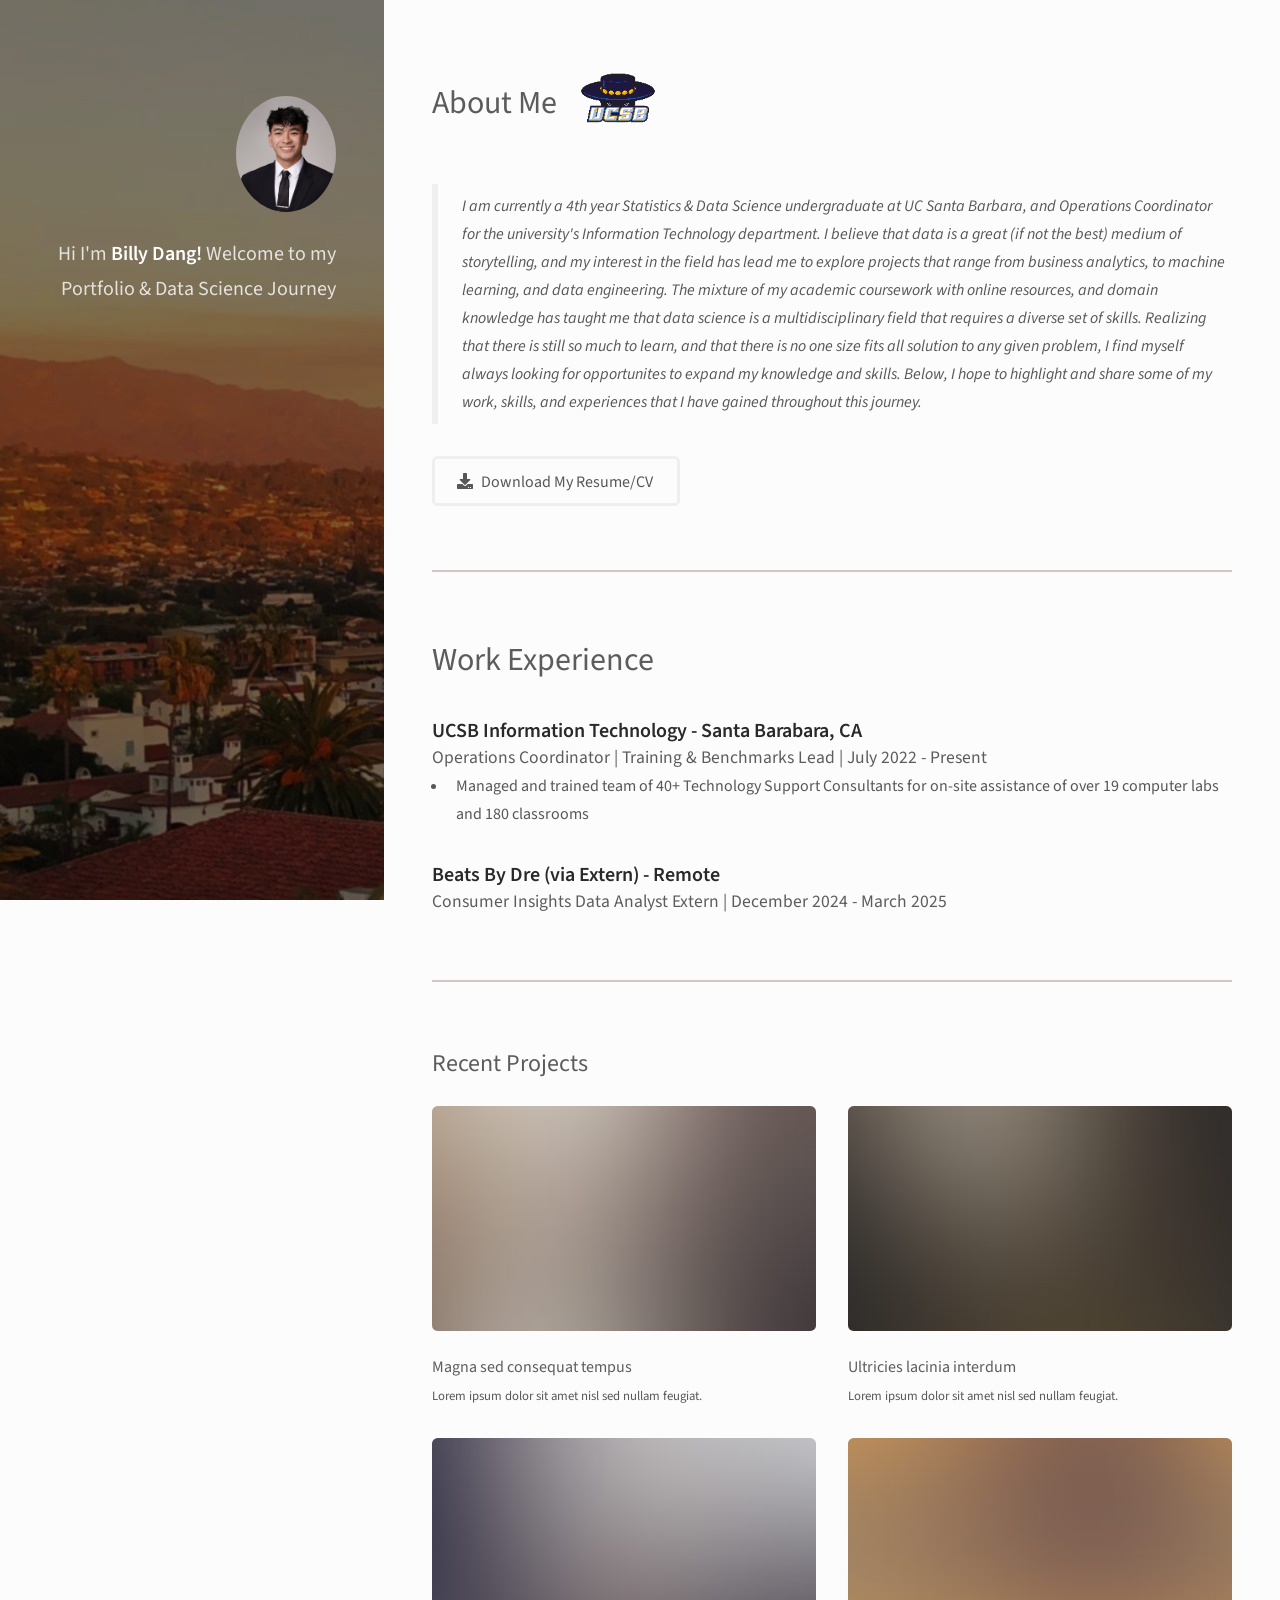
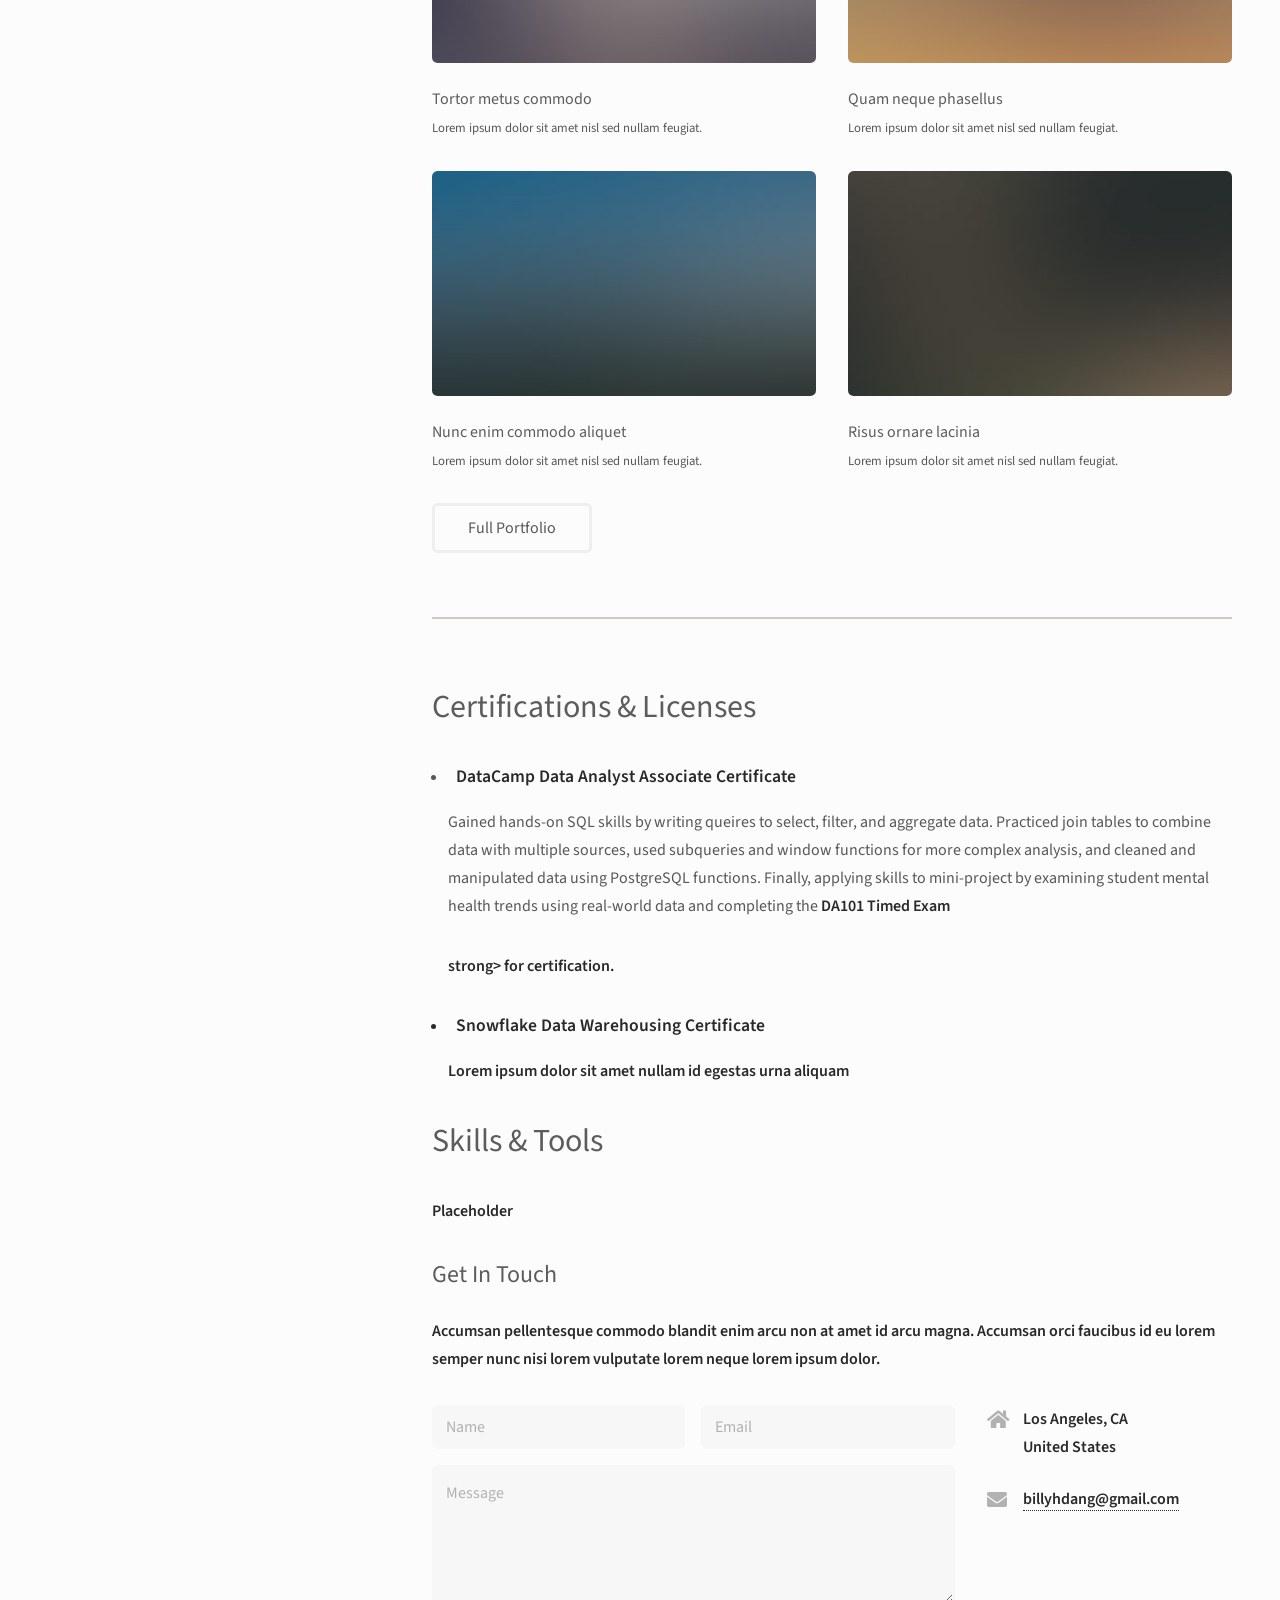
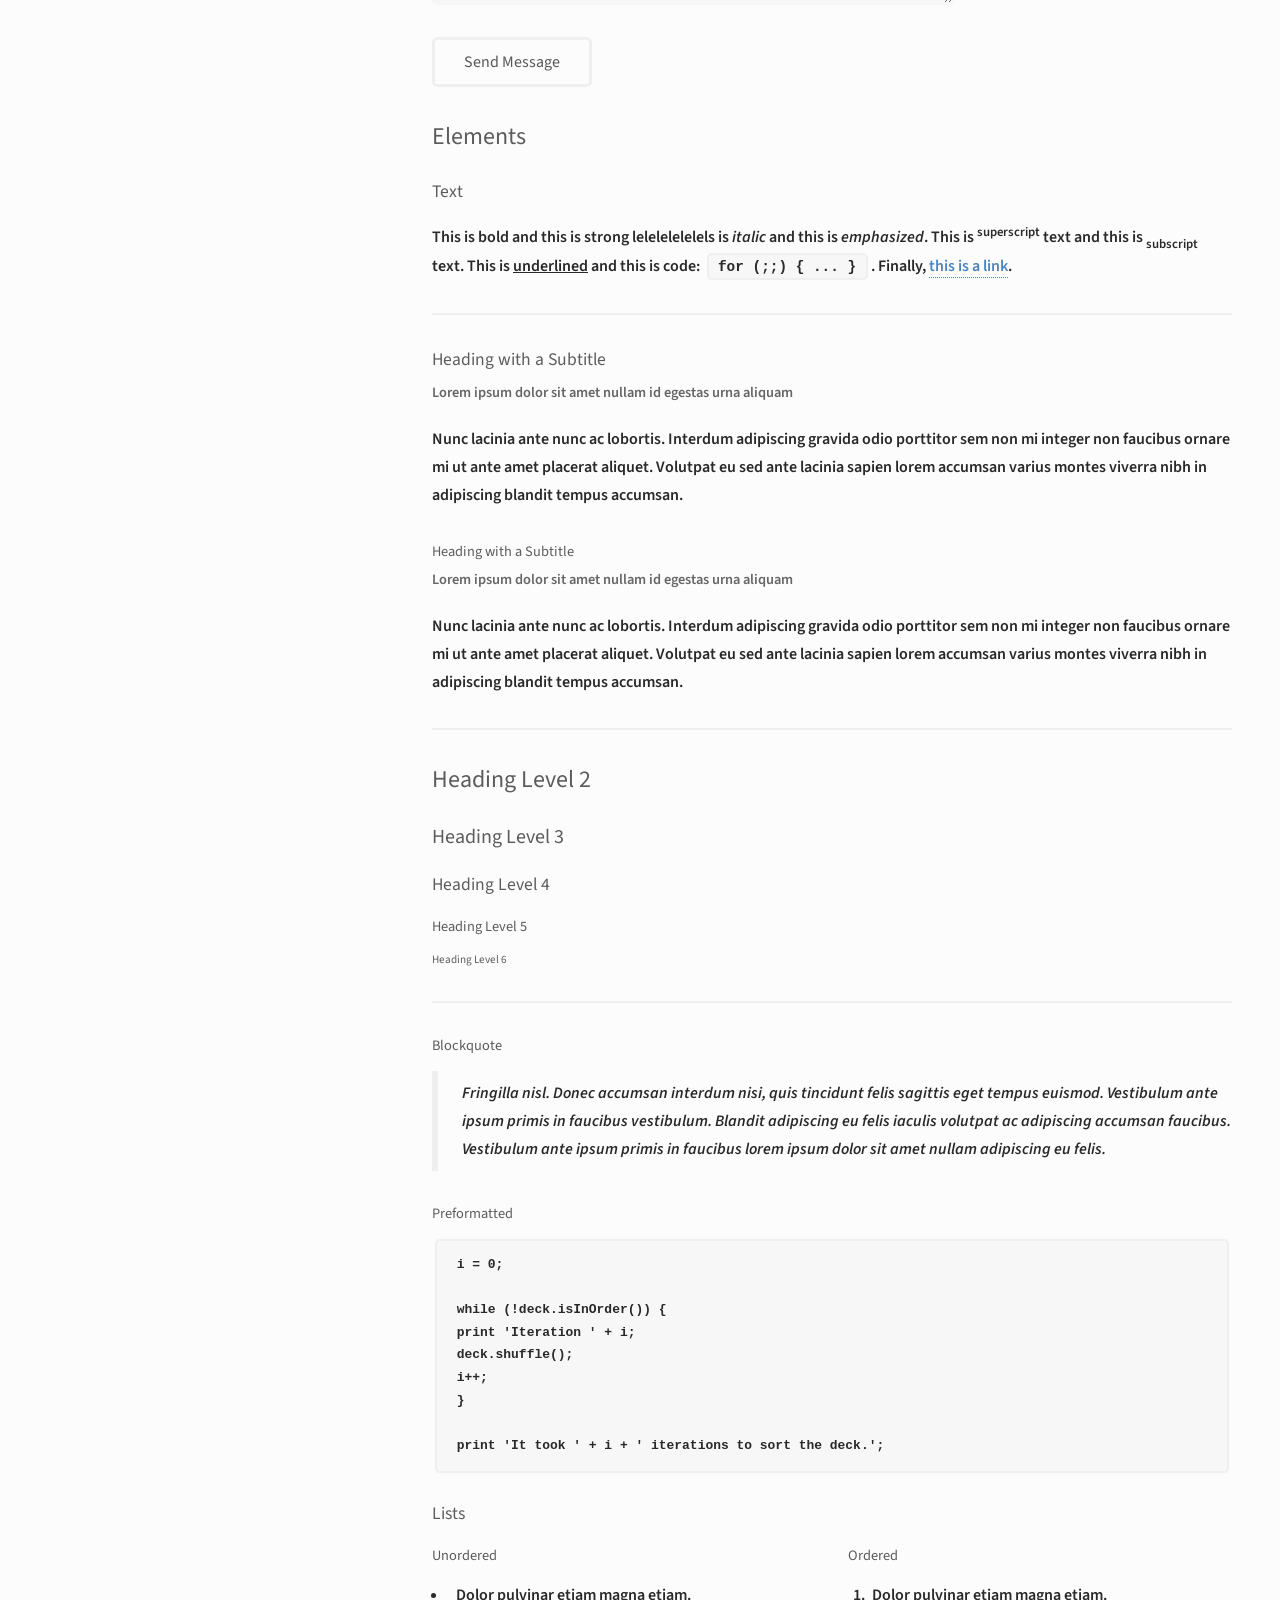
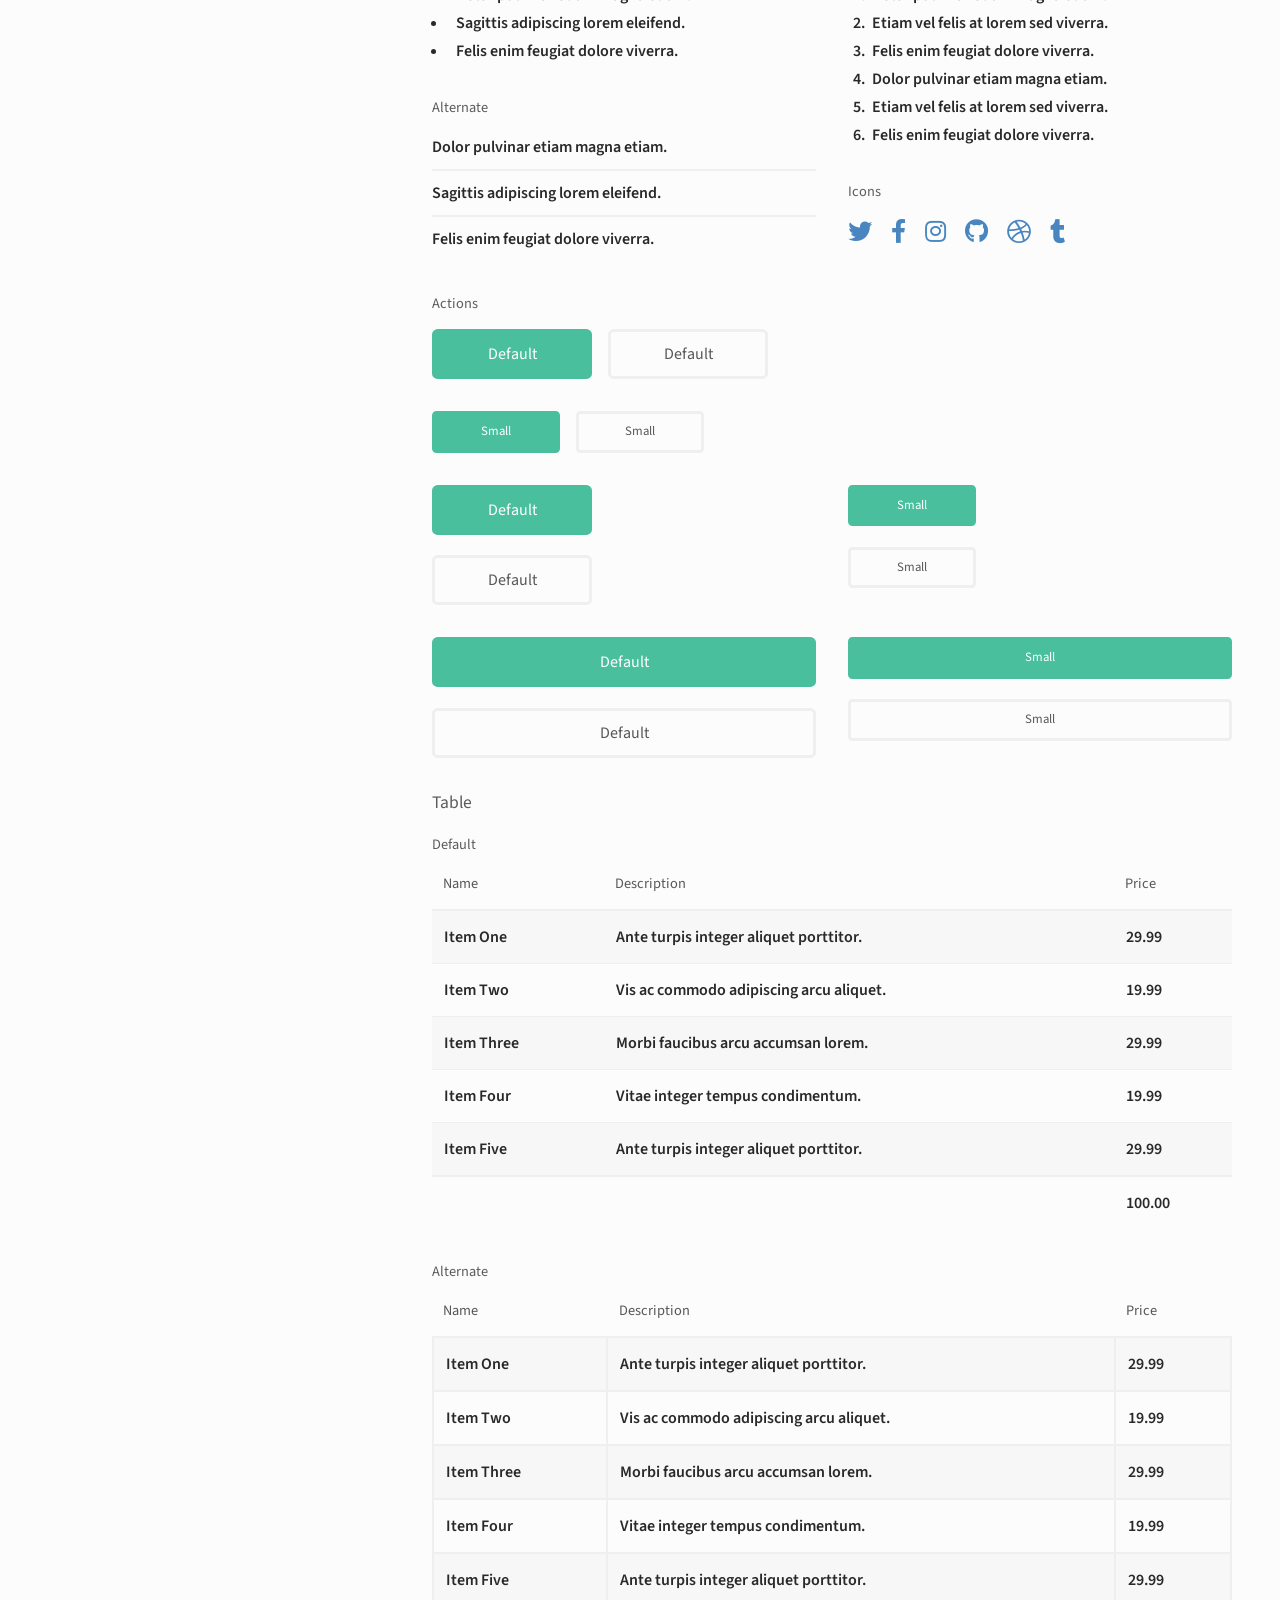
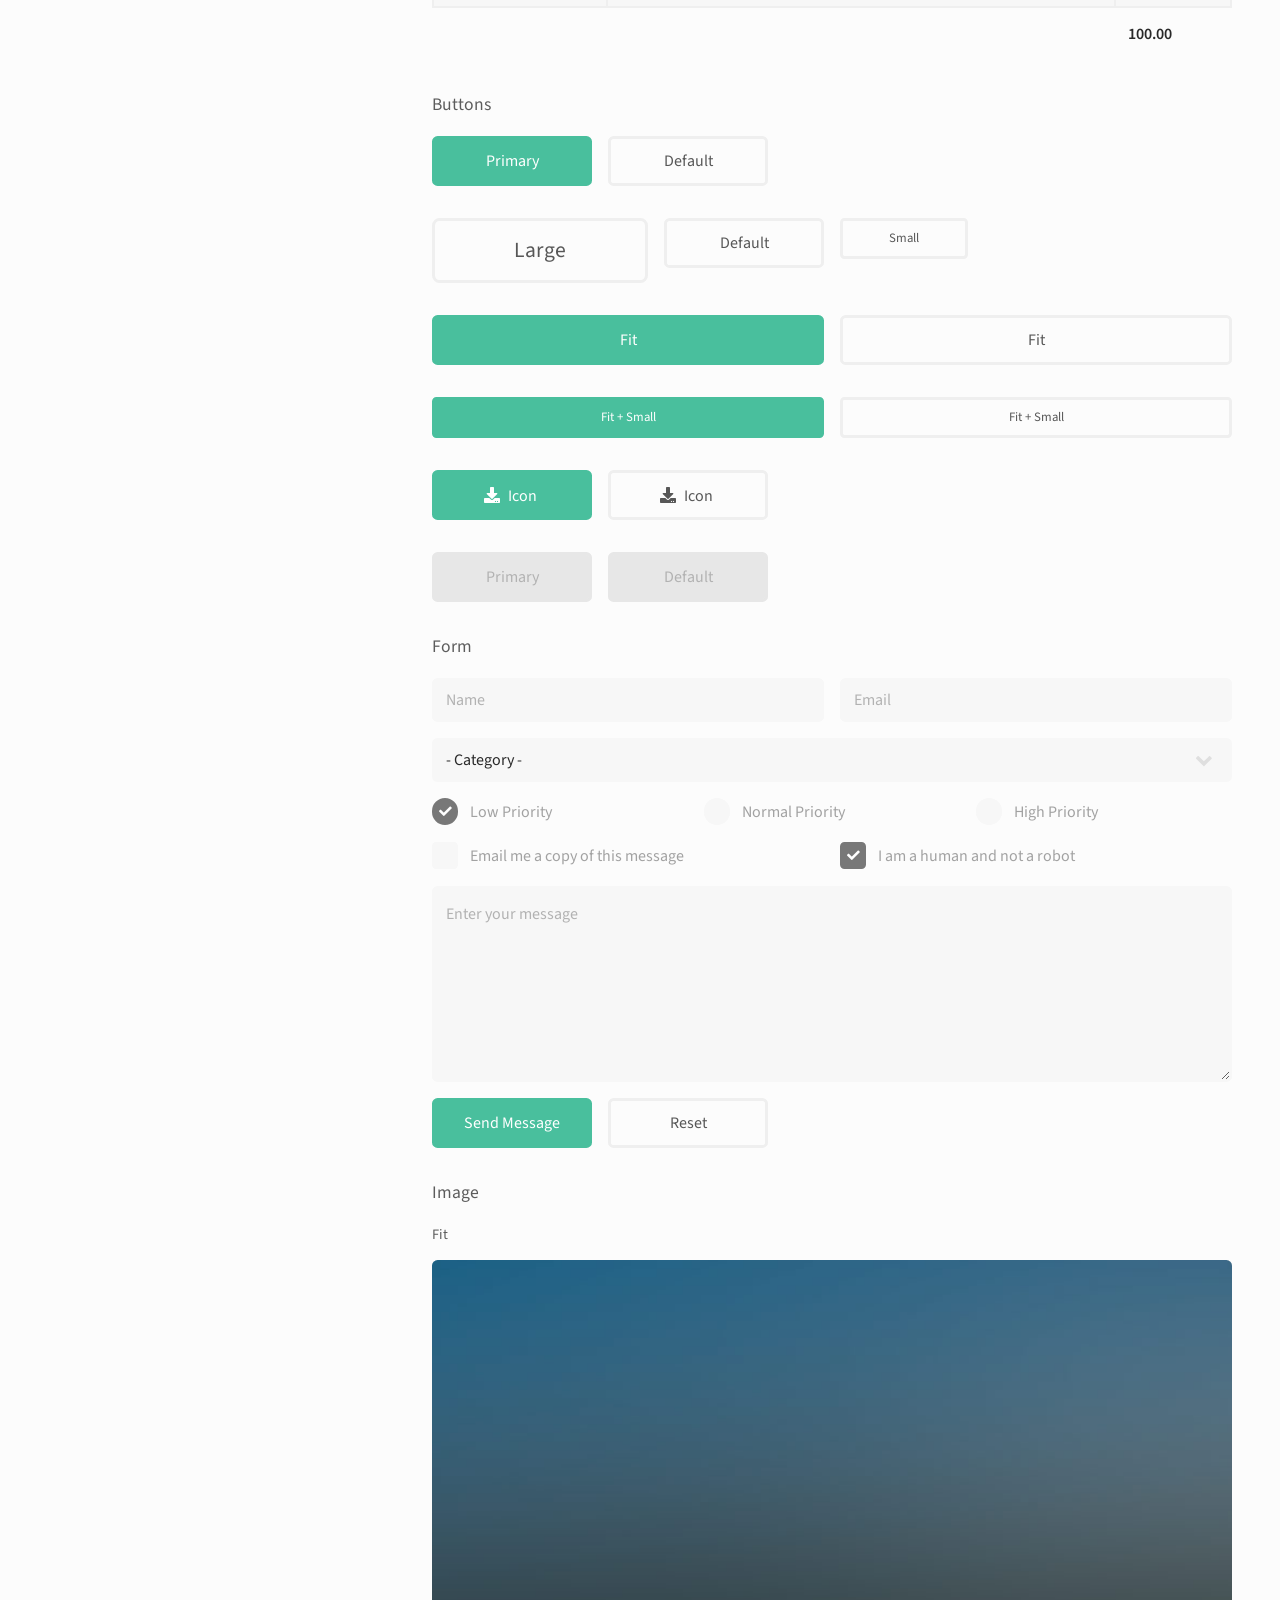
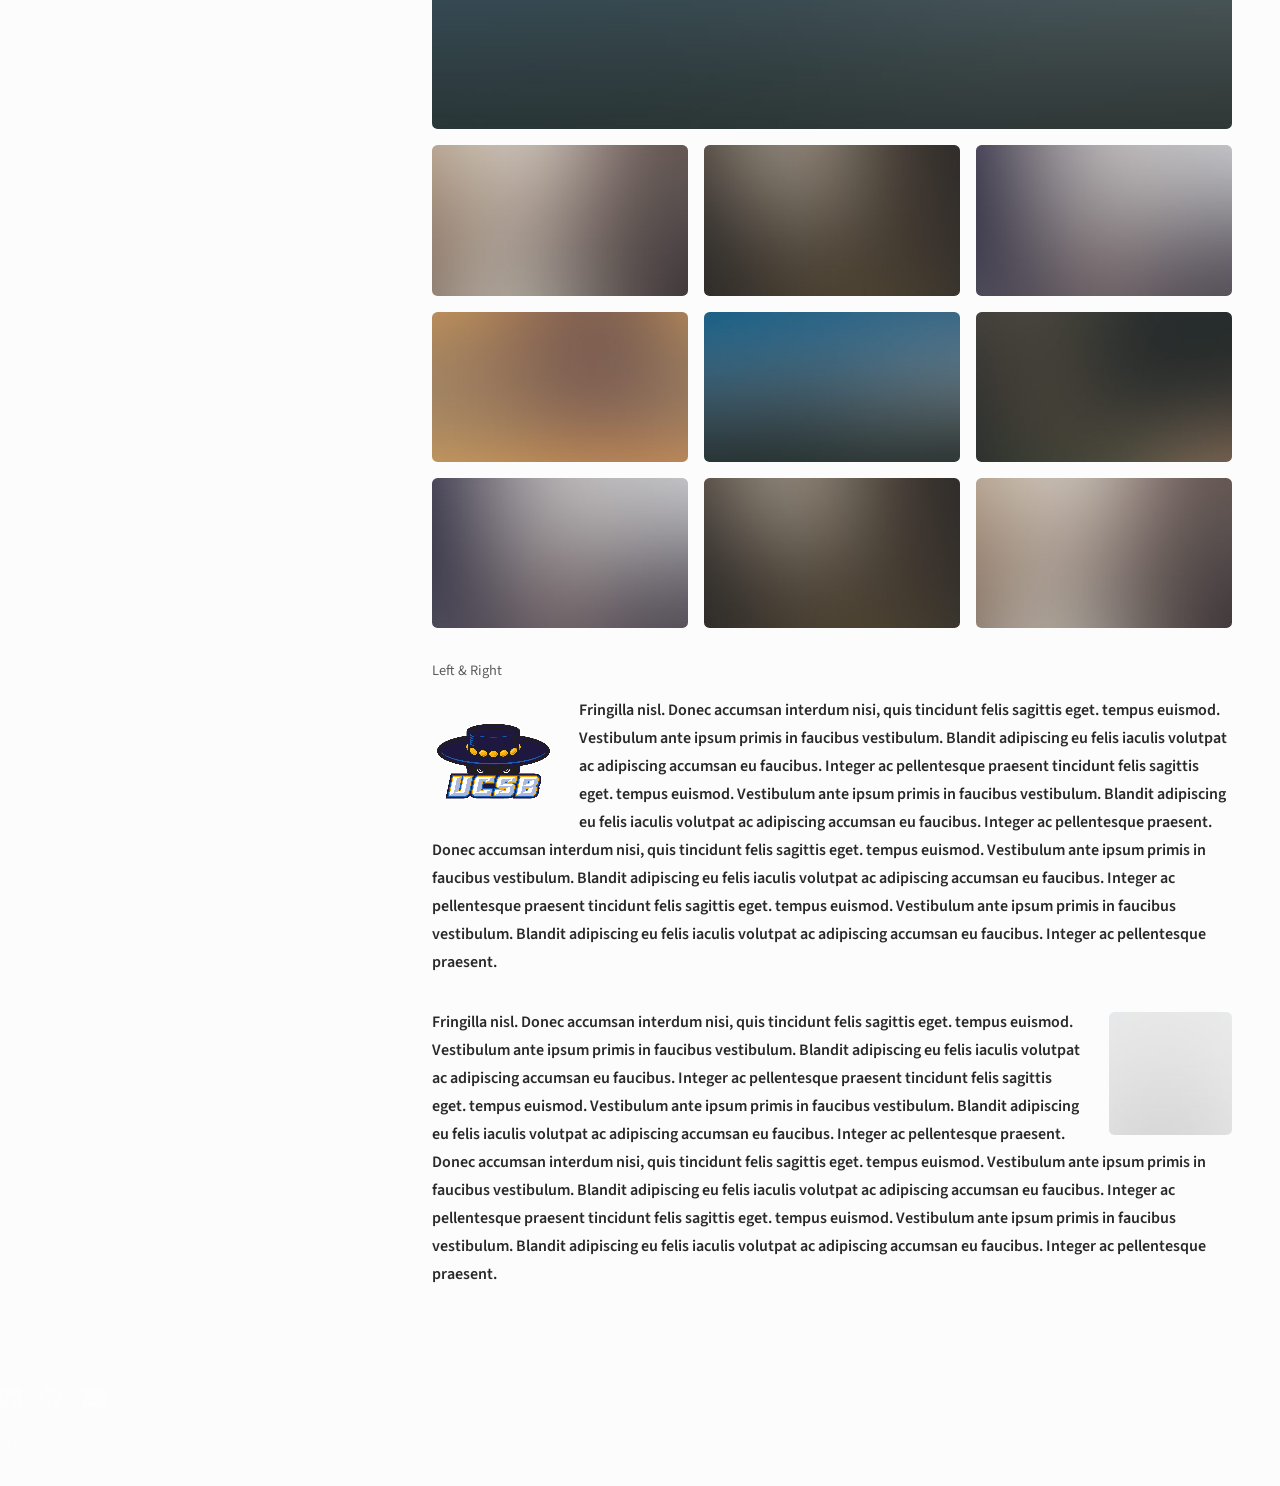
==== commit ba1b4874: "Small adjust" ====
--- a/index.html
+++ b/index.html
@@ -122,7 +122,7 @@
 								</b>
 								<p>Gained hands-on SQL skills by writing queires to select, filter, and aggregate data. Practiced join tables to combine data with multiple sources, used subqueries and window functions for
 									more complex analysis, and cleaned and manipulated data using PostgreSQL functions. Finally, applying skills to mini-project by examining student mental health trends using real-world data
-									and completing the DA101 Timed Exam for certification.
+									and completing the <strong>DA101 Timed Exam</p>strong> for certification.
 								</p>
 							<li><h4><b>
 								Snowflake Data Warehousing Certificate</h4></li></b>
--- a/assets/css/main.css
+++ b/assets/css/main.css
@@ -2689,7 +2689,7 @@
 	}
 
 		#main > section {
-			border-top: solid 2px #946b60;
+			border-top: solid 2px #946b605f;
 			margin: 4em 0 0 0;
 			padding: 4em 0 0 0;
 		}
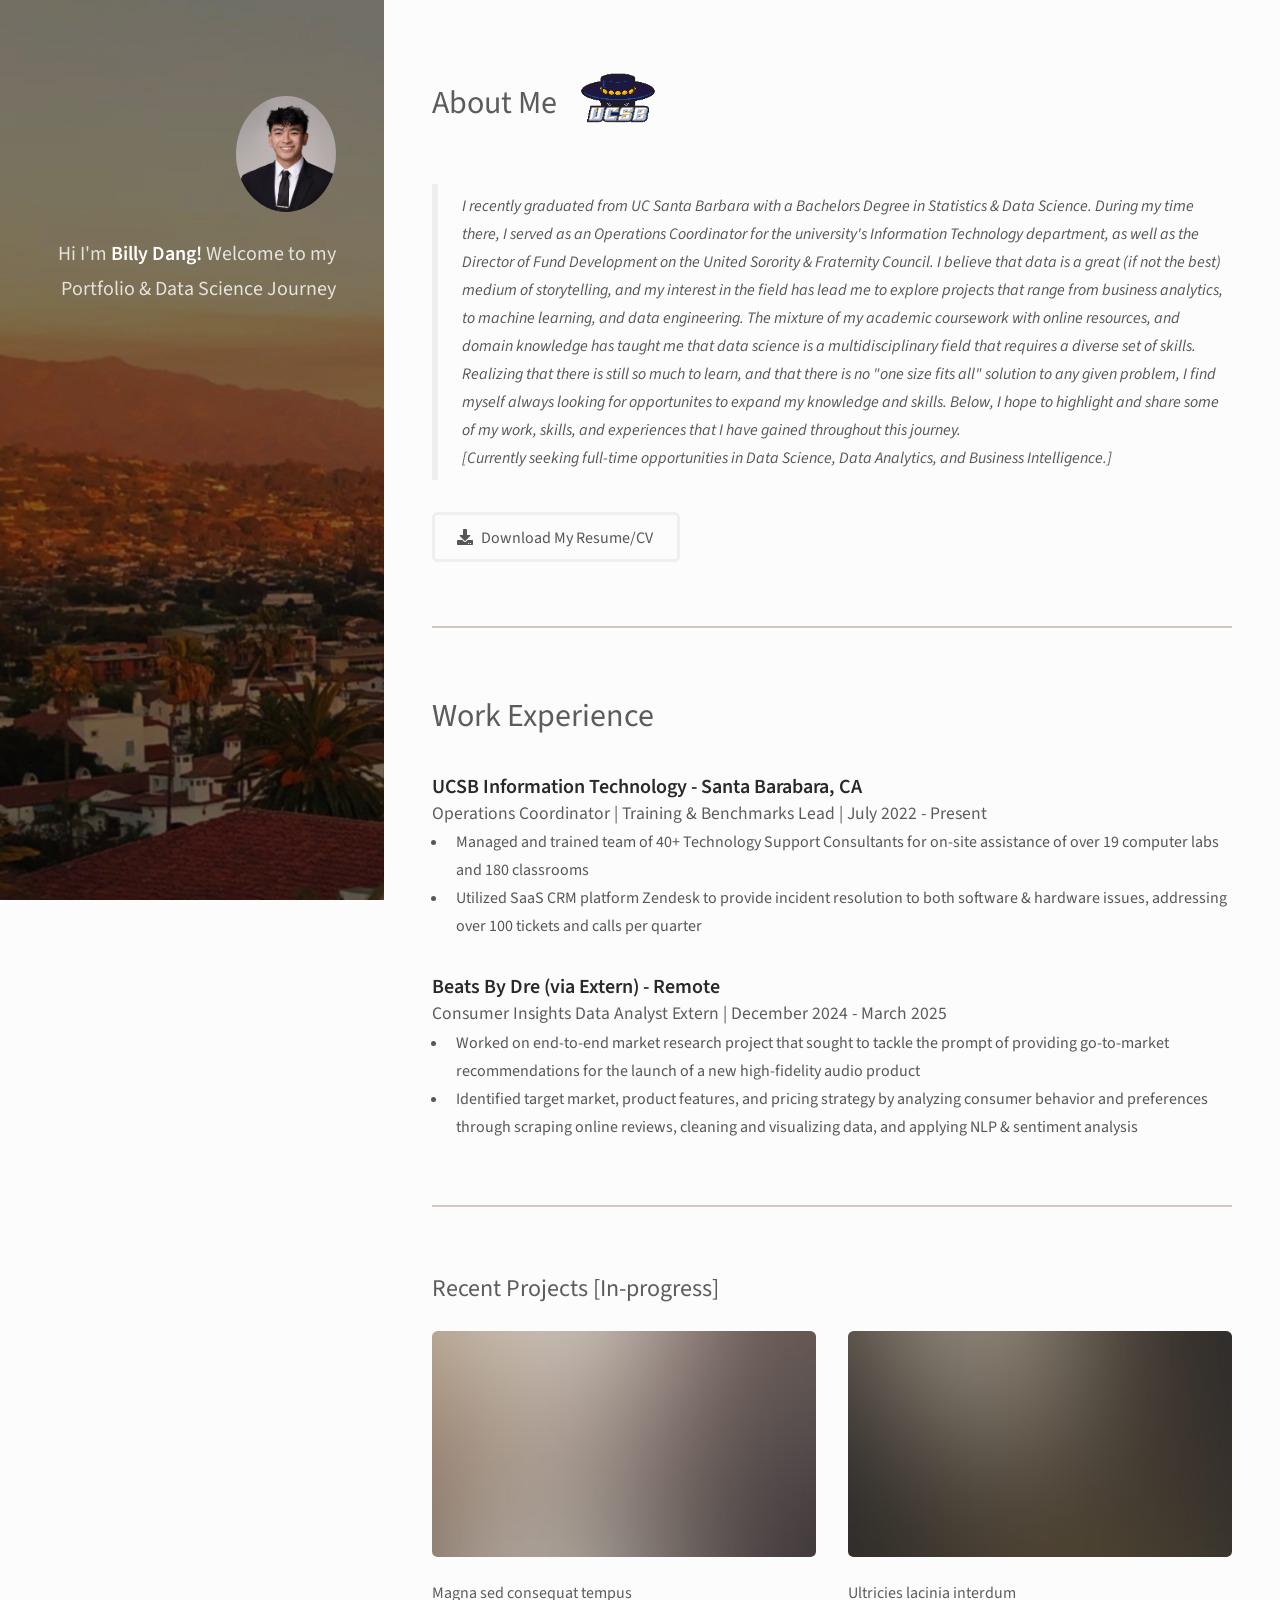
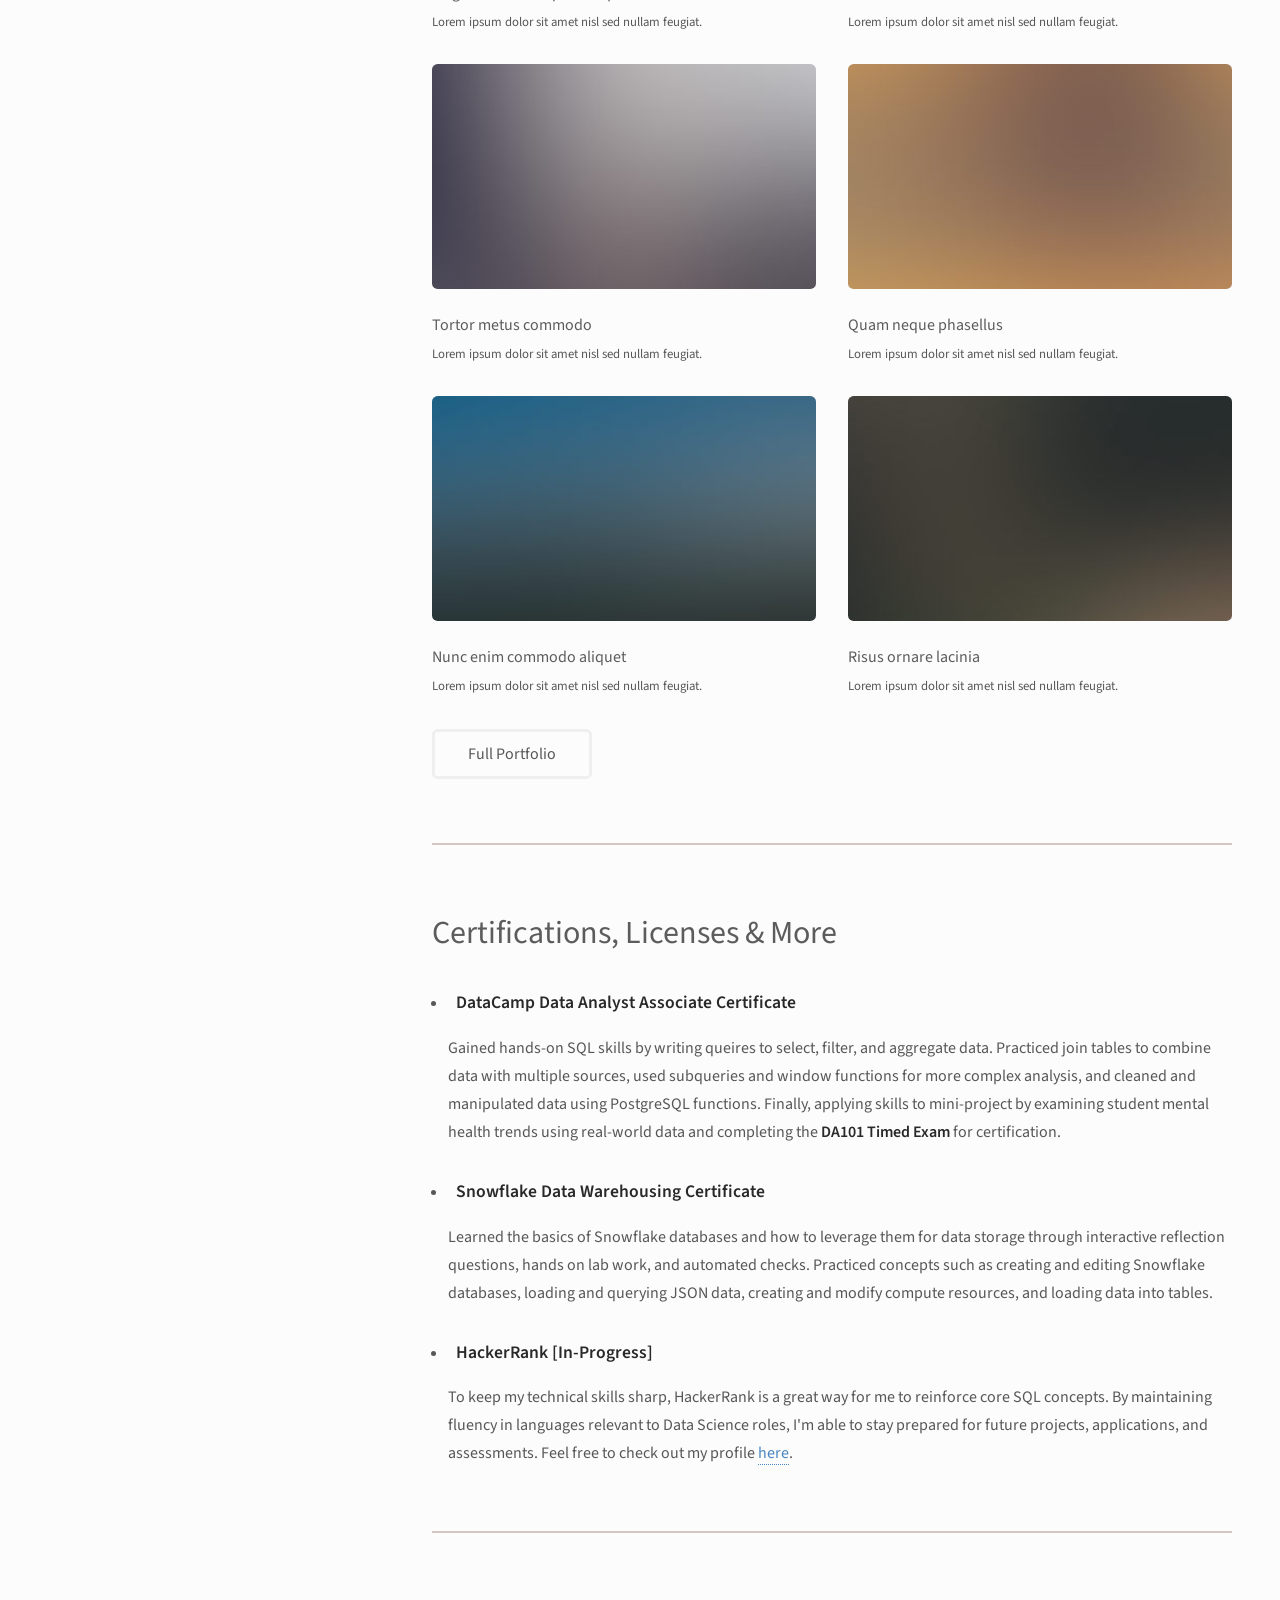
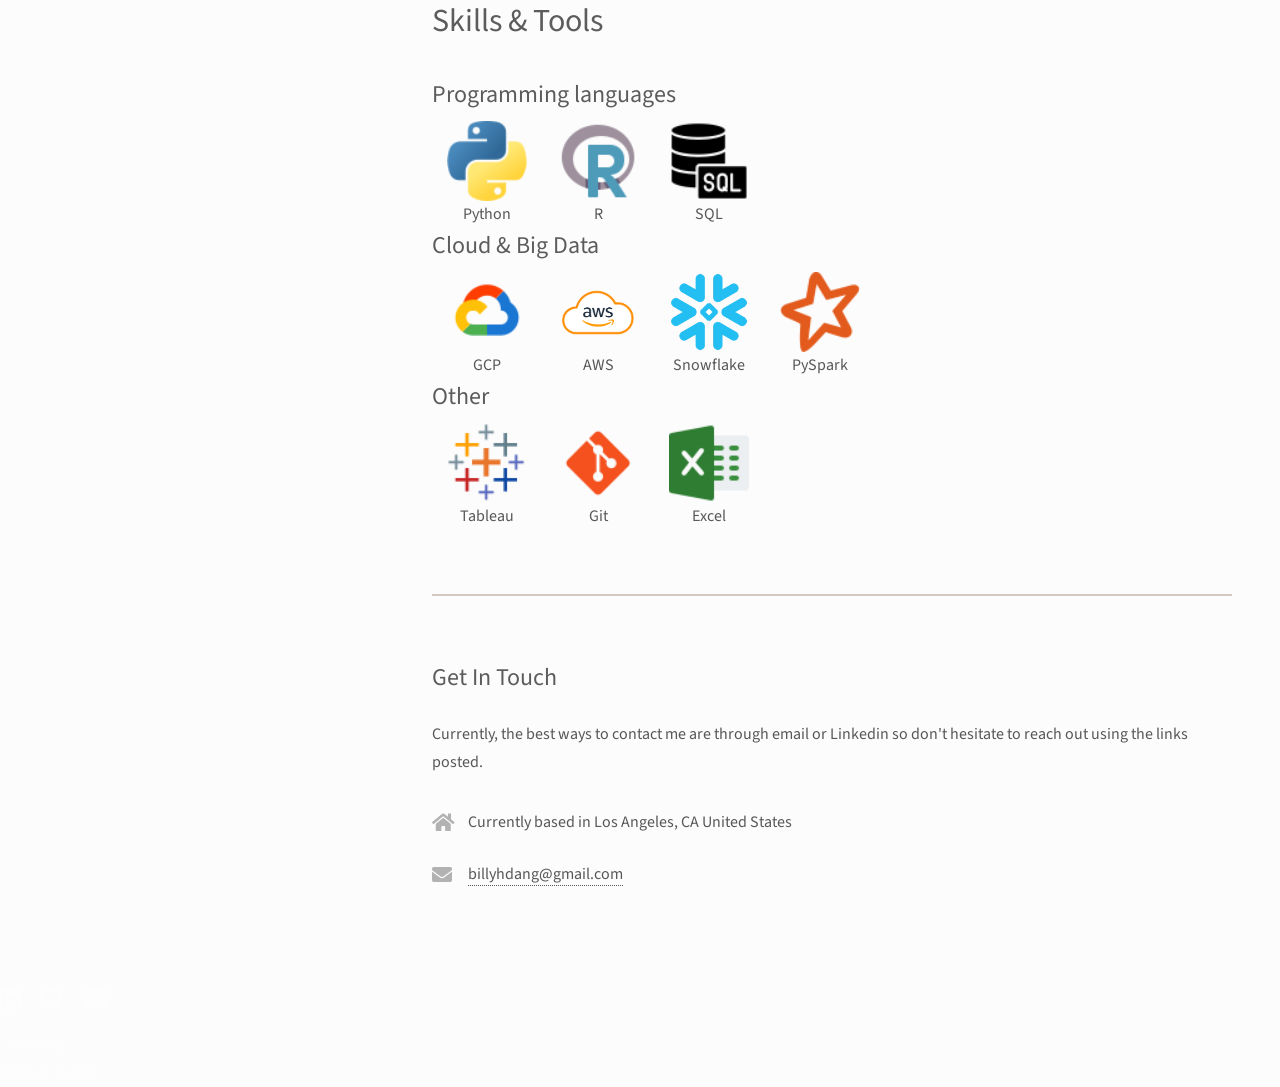
==== commit a6048840: "Big Update Added j*b descriptions, update about me, update skills & tools, removed example formats u" ====
--- a/index.html
+++ b/index.html
@@ -40,12 +40,14 @@
 						</header>
 						<p> 
 							<blockquote>
-							 I am currently a 4th year Statistics & Data Science undergraduate at UC Santa Barbara, and Operations Coordinator for the university's 
-							Information Technology department. I believe that data is a great (if not the best) medium of storytelling, and my interest in the field 
+							 I recently graduated from UC Santa Barbara with a Bachelors Degree in Statistics & Data Science. During my time there, I served as an Operations Coordinator for the university's 
+							Information Technology department, as well as the Director of Fund Development on the United Sorority & Fraternity Council. I believe that data is a great (if not the best) medium of storytelling, and my interest in the field 
 							has lead me to explore projects that range from business analytics, to machine learning, and data engineering. The mixture of my academic coursework with
 							online resources, and domain knowledge has taught me that data science is a multidisciplinary field that requires a diverse set of skills. Realizing that 
-							there is still so much to learn, and that there is no one size fits all solution to any given problem, I find myself always looking for opportunites to 
-							expand my knowledge and skills. Below, I hope to highlight and share some of my work, skills, and experiences that I have gained throughout this journey.
+							there is still so much to learn, and that there is no "one size fits all" solution to any given problem, I find myself always looking for opportunites to 
+							expand my knowledge and skills. Below, I hope to highlight and share some of my work, skills, and experiences that I have gained throughout this journey. 
+							<br>
+							[Currently seeking full-time opportunities in Data Science, Data Analytics, and Business Intelligence.]
 							</blockquote>
 						</p>
 						<ul class="actions">
@@ -63,16 +65,27 @@
 						<h4 style="margin-top:-1.2em;">Operations Coordinator | Training & Benchmarks Lead | July 2022 - Present</h4>
 						<ul>
 							<li style="margin-top:-1.0em">Managed and trained team of 40+ Technology Support Consultants for on-site assistance of over 19 computer labs and 180 classrooms</li>
+							<li style="margin-top:-0.0em">Utilized SaaS CRM platform Zendesk to provide incident resolution to both software & hardware issues, addressing
+								over 100 tickets and calls per quarter
+							</li>
 							
 						</ul>
 						<h3>
 						<b> Beats By Dre (via Extern) - Remote </b></h3>
-						<h4 style="margin-top:-1.2em;">Consumer Insights Data Analyst Extern | December 2024 - March 2025
+						<h4 style="margin-top:-1.2em;">Consumer Insights Data Analyst Extern | December 2024 - March 2025</h4>
+						<ul>
+							<li style="margin-top:-1.0em">Worked on end-to-end market research project that sought to tackle the prompt of providing go-to-market recommendations for 
+								the launch of a new high-fidelity audio product
+							</li>
+							<li style="margin-top:-0em">Identified target market, product features, and pricing strategy
+								by analyzing consumer behavior and preferences through scraping online reviews, cleaning and visualizing data, and applying NLP & sentiment analysis
+							</li>
+						</ul>
 					</section>
 
 				<!-- Two -->
 					<section id="two">
-						<h2>Recent Projects</h2>
+						<h2>Recent Projects [In-progress]</h2>
 						<div class="row">
 							<article class="col-6 col-12-xsmall work-item">
 								<a href="images/fulls/01.jpg" class="image fit thumb"><img src="images/thumbs/01.jpg" alt="" /></a>
@@ -113,7 +126,7 @@
 					<!-- Certifications -->
 					<section id="Certifications">
 						<header class="major">
-							<h2>Certifications & Licenses</h2>
+							<h2>Certifications, Licenses & More</h2>
 						</header>
 							<ul>
 								
@@ -122,32 +135,92 @@
 								</b>
 								<p>Gained hands-on SQL skills by writing queires to select, filter, and aggregate data. Practiced join tables to combine data with multiple sources, used subqueries and window functions for
 									more complex analysis, and cleaned and manipulated data using PostgreSQL functions. Finally, applying skills to mini-project by examining student mental health trends using real-world data
-									and completing the <strong>DA101 Timed Exam</p>strong> for certification.
+									and completing the <strong>DA101 Timed Exam</strong> for certification.
 								</p>
 							<li><h4><b>
 								Snowflake Data Warehousing Certificate</h4></li></b>
-								<p>Lorem ipsum dolor sit amet nullam id egestas urna aliquam</p>
-
+								
+								<p>Learned the basics of Snowflake databases and how to leverage them for data storage through interactive reflection questions, hands on lab work, and automated checks. Practiced concepts such as creating and editing Snowflake databases, loading and querying JSON data, creating and modify compute resources, and loading data into tables.</p>
+								
+							 <li><h4><b>
+								HackerRank [In-Progress]</h4></li>
+							 </b>
+								<p>To keep my technical skills sharp, HackerRank is a great way for me to reinforce core SQL concepts. By maintaining fluency in languages relevant to Data Science roles, I'm able to stay prepared for future projects, applications, and assessments. Feel free to check out my profile <a href="https://www.hackerrank.com/profile/billyhdang">here</a href>. </p>
+								</b>
 							</ul>
 
 					</section>
 
 					<!-- Skills & Tools -->
+
+					
 					<section id="Skills & Tools">
 						<header class="major">
 							<h2>Skills & Tools</h2>
 						</header>
-						<p> Placeholder
-
-							
-						</p>
+
+						<h2>Programming languages</h2>
+						<div style="margin-top:-1em;" class="tool-skills">
+						<div class="tool-skill">
+							<img src="images/python.png" alt="Python" />
+							<div>Python</div>
+						</div>
+  						<div class="tool-skill">
+    					<img src="images/r.png" alt="R" />
+    					<div>R</div>
+						</div>
+						<div class="tool-skill">
+							<img src="images/sql.png" alt="AWS" />
+							<div>SQL</div>
+						</div>
+
+						</div>
+						
+						<h2>Cloud & Big Data</h2>
+						<div style="margin-top:-1em;" class="tool-skills">
+  						<div class="tool-skill">
+    					<img src="images/gcp.png" alt="Google Cloud" />
+    					<div>GCP</div>
+						</div>
+						<div class="tool-skill">
+							<img src="images/AWS-Logo.png" alt="AWS" />
+							<div>AWS</div>
+						</div>
+						<div class="tool-skill">
+							<img src="images/snowflake.png" alt="AWS" />
+							<div>Snowflake</div>
+						</div>
+						<div class="tool-skill">
+							<img src="images/pyspark.png" alt="PySpark" />
+							<div>PySpark</div>
+						</div>
+
+						</div>
+
+						<h2>Other</h2>
+						<div style="margin-top:-1em;" class="tool-skills">
+  						<div class="tool-skill">
+    					<img src="images/tableau.png" alt="Google Cloud" />
+    					<div>Tableau</div>
+						</div>
+						<div class="tool-skill">
+							<img src="images/git.png" alt="AWS" />
+							<div>Git</div>
+						</div>
+						<div class="tool-skill">
+							<img src="images/excel.png" alt="Excel" />
+							<div>Excel</div>
+						</div>
+						</div>
+
 					</section>
 					
 
 				<!-- Three -->
 					<section id="three">
 						<h2>Get In Touch</h2>
-						<p>Accumsan pellentesque commodo blandit enim arcu non at amet id arcu magna. Accumsan orci faucibus id eu lorem semper nunc nisi lorem vulputate lorem neque lorem ipsum dolor.</p>
+						<p>Currently, the best ways to contact me are through email or Linkedin so don't hesitate to reach out using the links posted.</p>
+						<!-- 
 						<div class="row">
 							<div class="col-8 col-12-small">
 								<form method="post" action="#">
@@ -161,23 +234,24 @@
 									<li><input type="submit" value="Send Message" /></li>
 								</ul>
 							</div>
+
+						-->
 							<div class="col-4 col-12-small">
 								<ul class="labeled-icons">
 									<li>
-										<h3 class="icon solid fa-home"><span class="label">Address</span></h3>
-										Los Angeles, CA <br>
-										United States
+										<h3 class="icon solid fa-home"><span class="label">Area</span></h3>
+										Currently based in Los Angeles, CA United States
 									</li>
 									<li>
 										<h3 class="icon solid fa-envelope"><span class="label">Email</span></h3>
-										<a href="#">billyhdang@gmail.com</a>
+										<a href="https://mail.google.com/mail/u/0/#inbox">billyhdang@gmail.com</a>
 									</li>
 								</ul>
 							</div>
 						</div>
 					</section>
 
-				<!-- Four -->
+				<!-- Four
 					<section id="four">
 						<h2>Elements</h2>
 
@@ -495,14 +569,16 @@
 				
 
 			</div>
+		
+			 -->
 
 		<!-- Footer -->
 			<footer id="footer">
 				<div class="inner">
 					<ul class="icons">
 						<li><a href="https://www.linkedin.com/in/billy-dang-/" class="icon brands fa-linkedin"><span class="label">Linkedin</span></a></li>
-						<li><a href="#" class="icon brands fa-github"><span class="label">Github</span></a></li>
-						<li><a href="#" class="icon solid fa-envelope"><span class="label">Email</span></a></li>
+						<li><a href="https://github.com/billydanggg" class="icon brands fa-github"><span class="label">Github</span></a></li>
+						<li><a href="https://mail.google.com/mail/u/0/#inbox" class="icon solid fa-envelope"><span class="label">Email</span></a></li>
 					</ul>
 					<ul class="copyright">
 						<li>&copy; BillyDang</li><li>Design: <a href="http://html5up.net">HTML5 UP</a></li>
--- a/assets/css/main.css
+++ b/assets/css/main.css
@@ -3218,4 +3218,35 @@
 				padding-left: 0;
 			}
 
-	}+	}
+
+/* Misc Added later*/
+.tool-skills {
+  display: flex;
+  gap: 1px;
+  margin-top: 1px;
+}
+
+.tool-skill {
+  display: flex;
+  flex-direction: column;      /* Stack vertically */
+  align-items: center;         /* Center both image and text */
+  justify-content: flex-start; /* Optional: align to the top */
+  min-width: 110px;            /* Optional: keeps captions under icons neatly */
+}
+
+.tool-skill img {
+  width: 80px;
+  height: 80px;                /* Forces all images to be the same height */
+  object-fit: contain;         /* Maintains aspect ratio */
+  margin-bottom: -1px;
+}
+
+.skill-caption {
+  font-size: 18px;
+  margin-top: 0;
+  text-align: center;
+}
+
+
+		
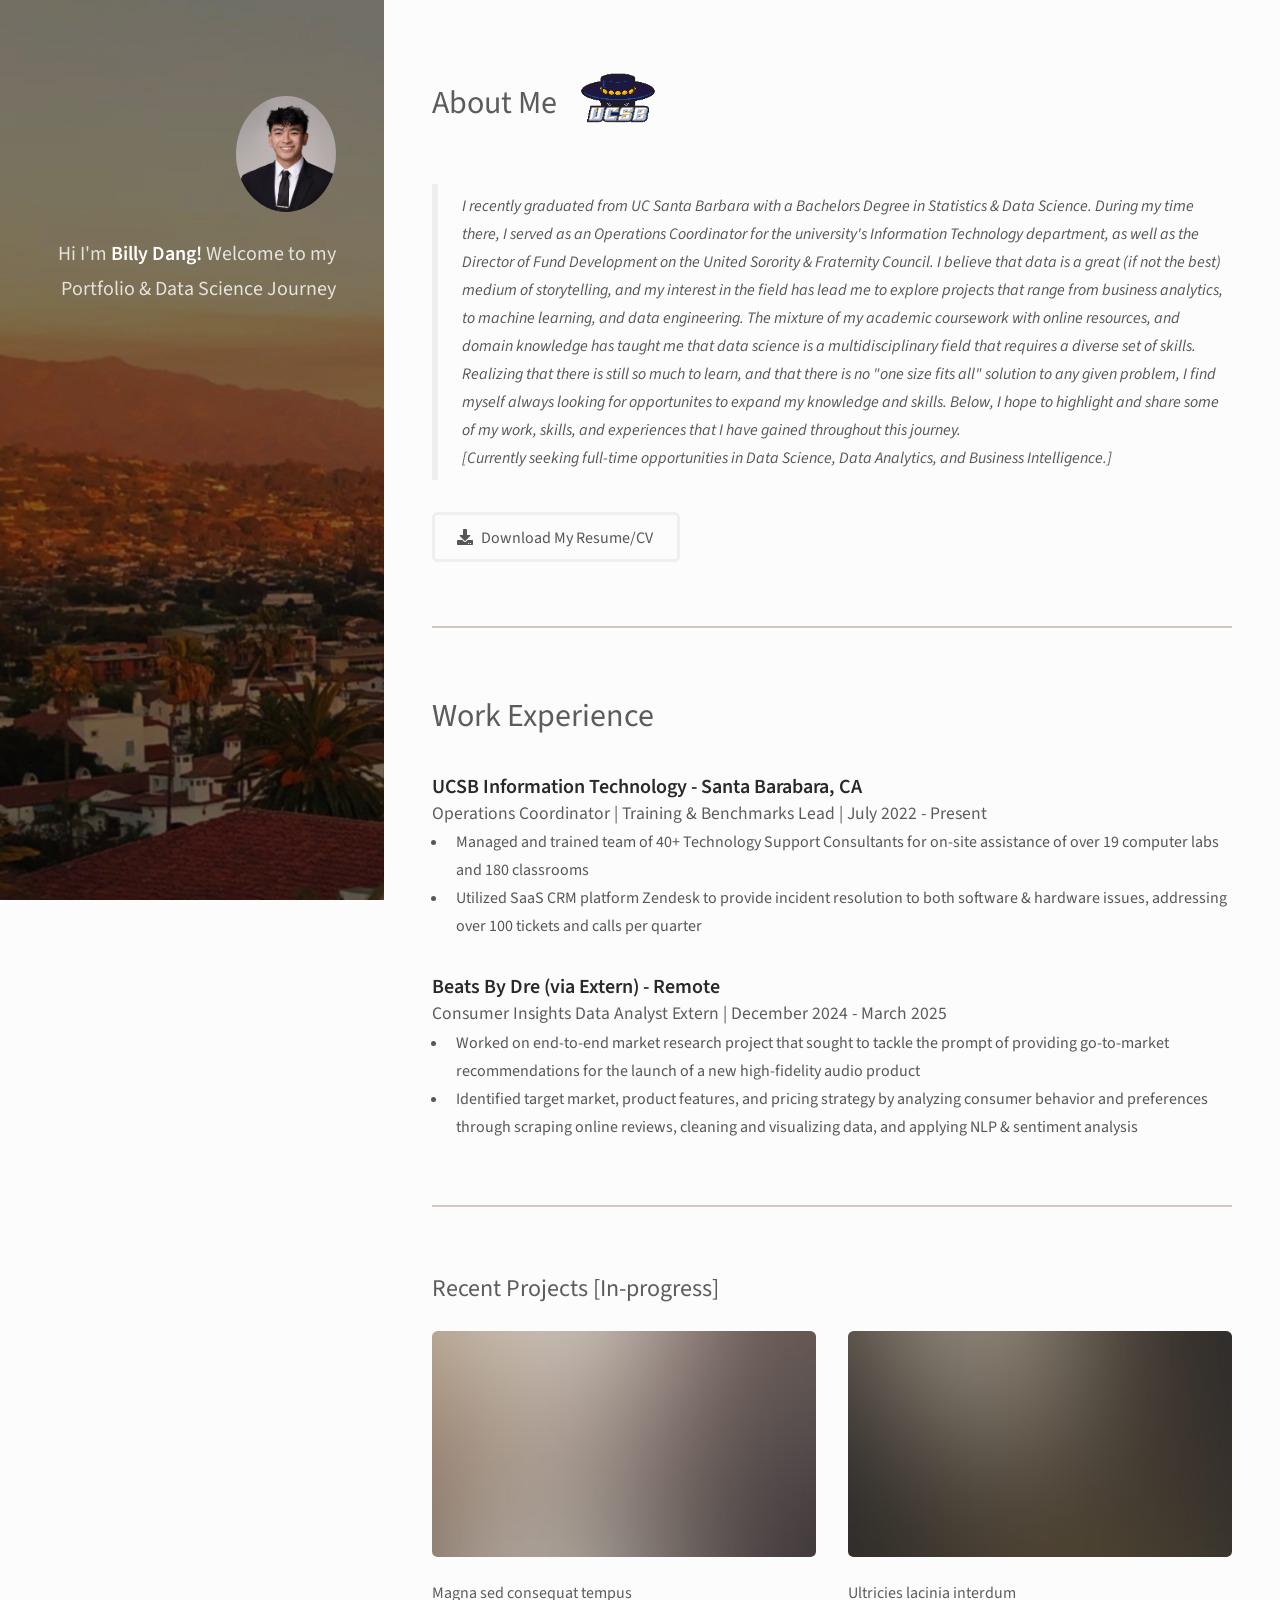
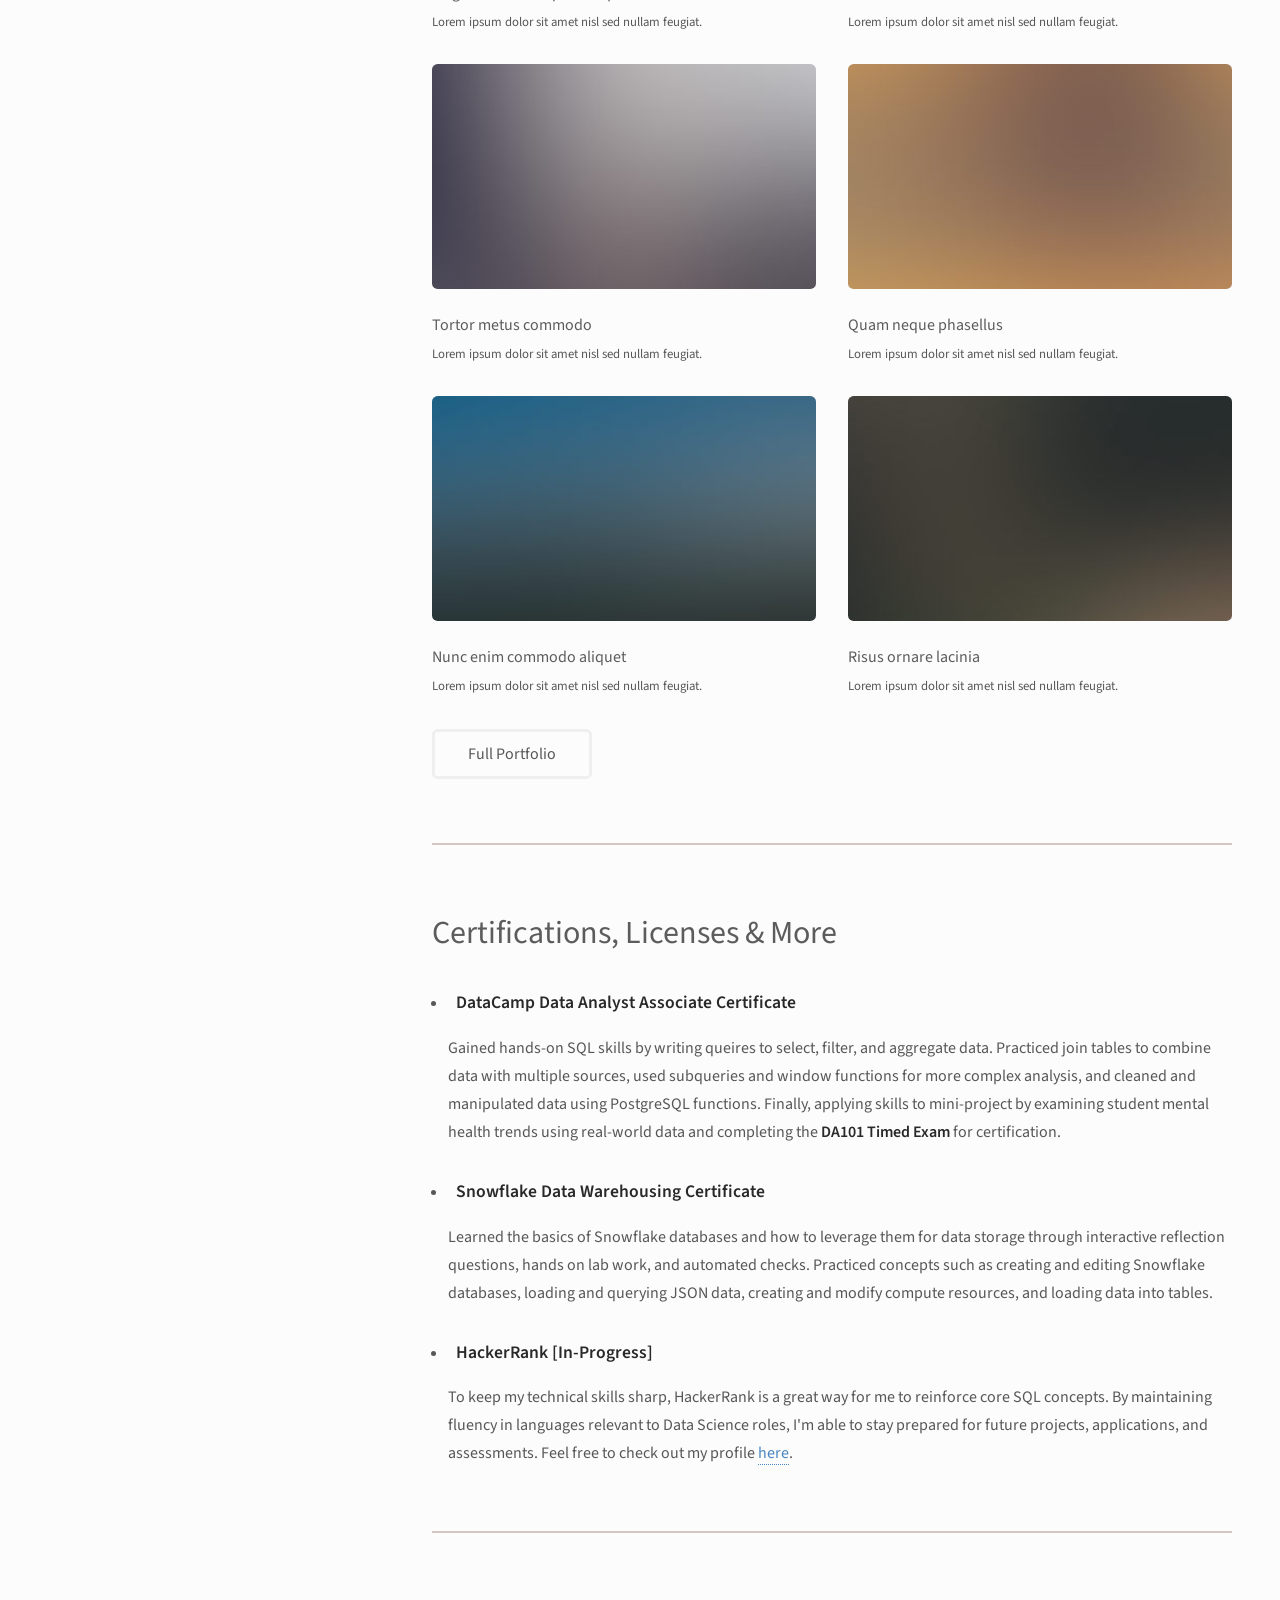
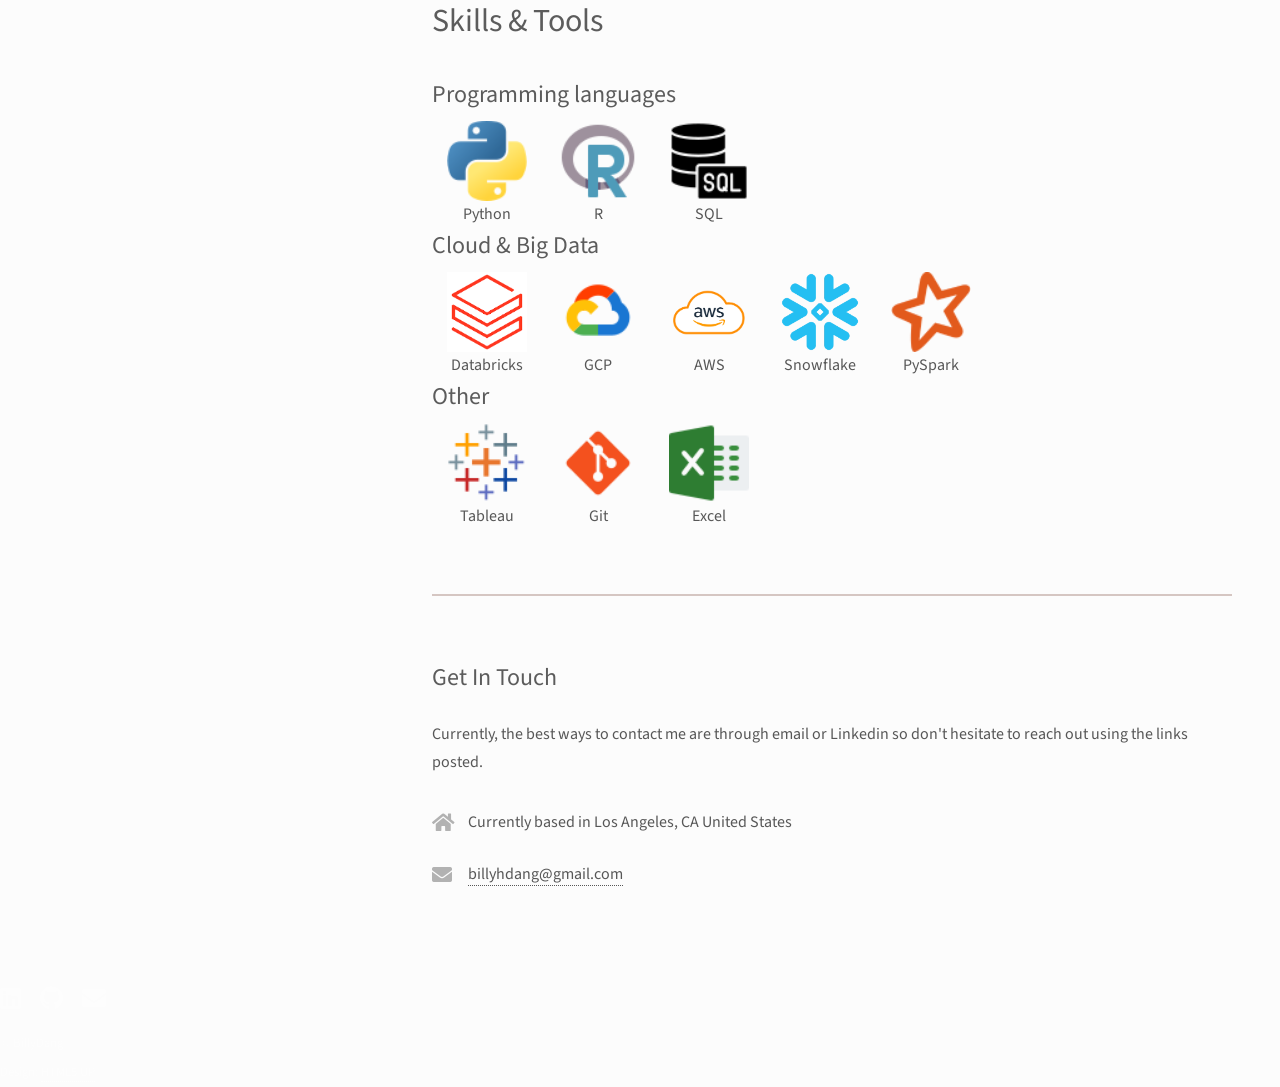
==== commit bcadcc2f: "Adjust mini" ====
--- a/index.html
+++ b/index.html
@@ -119,7 +119,7 @@
 							</article>
 						</div>
 						<ul class="actions">
-							<li><a href="#" class="button">Full Portfolio</a></li>
+							<li><a href="https://github.com/billydanggg" class="button">Full Portfolio</a></li>
 						</ul>
 					</section>
 				
@@ -178,6 +178,11 @@
 						
 						<h2>Cloud & Big Data</h2>
 						<div style="margin-top:-1em;" class="tool-skills">
+						
+						<div class="tool-skill">
+							<img src="images/databricks_.png" alt="databricks" />
+							<div>Databricks</div>
+						</div>
   						<div class="tool-skill">
     					<img src="images/gcp.png" alt="Google Cloud" />
     					<div>GCP</div>
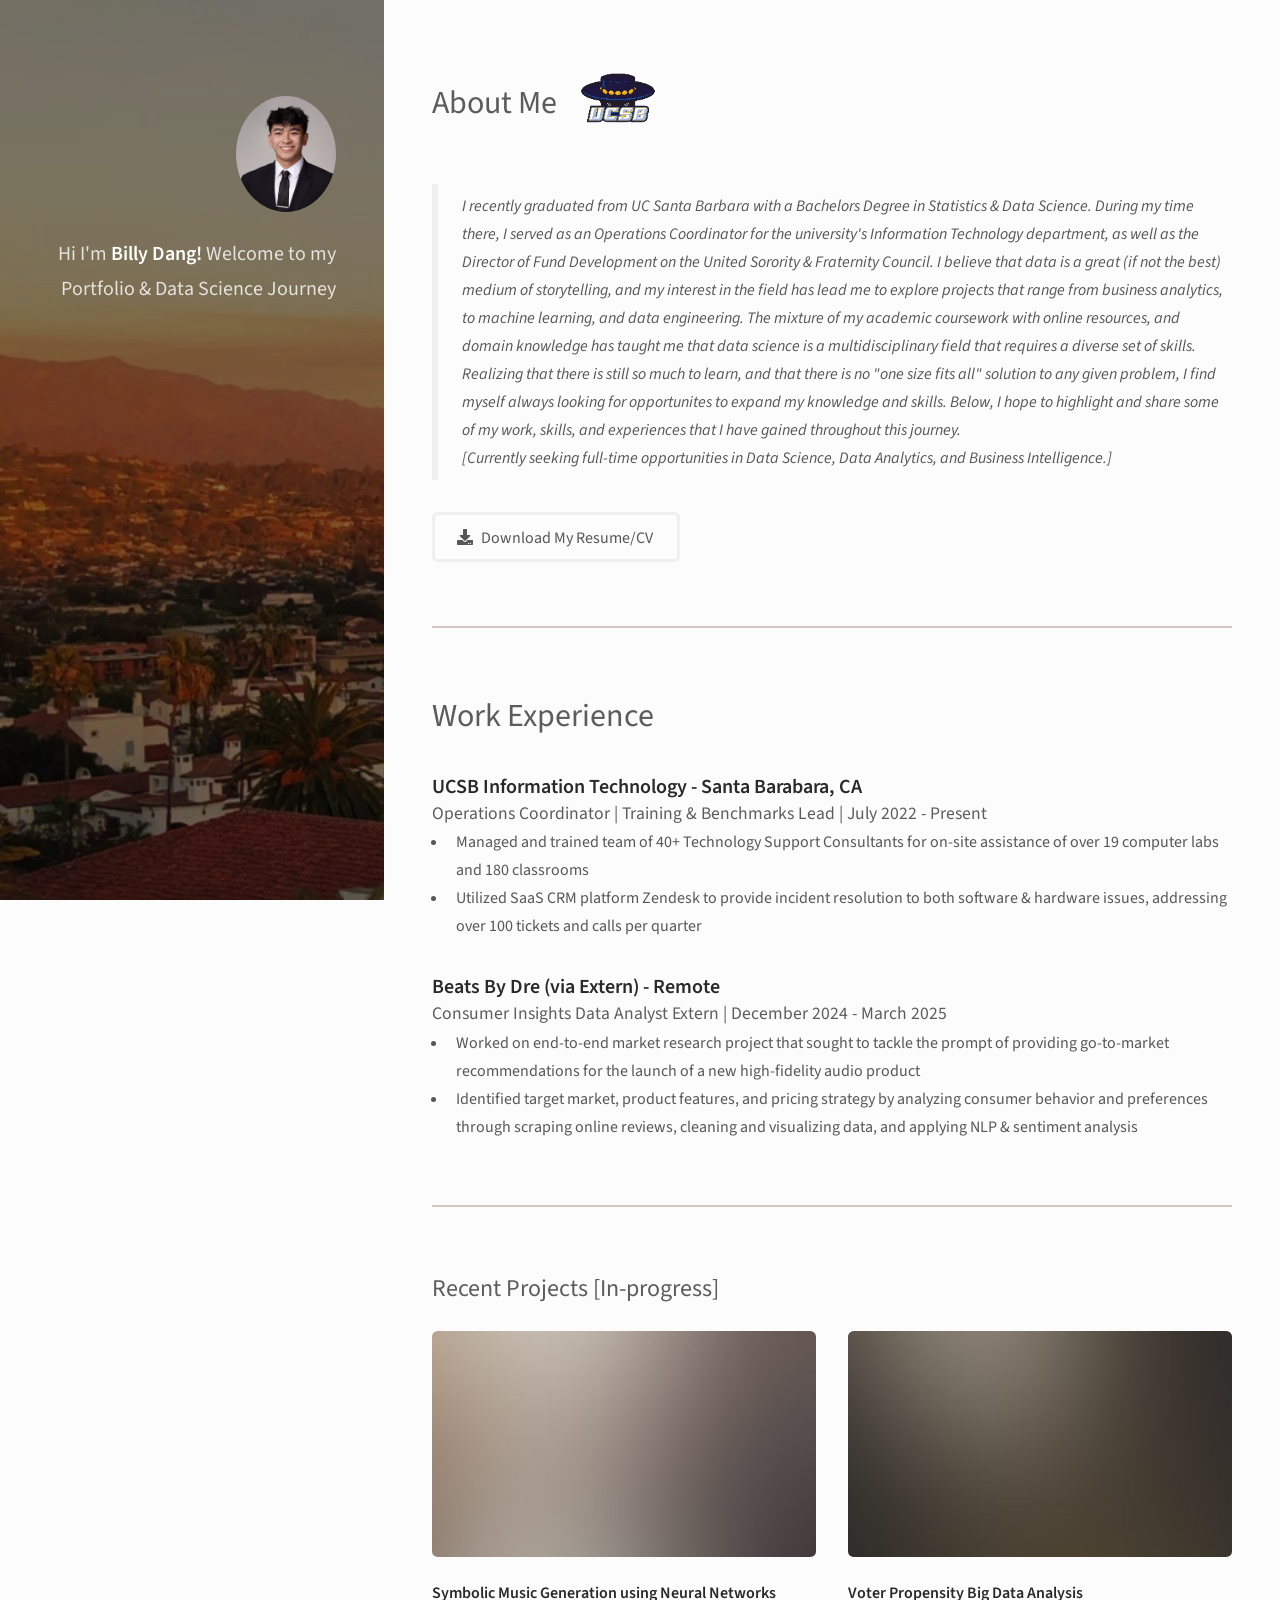
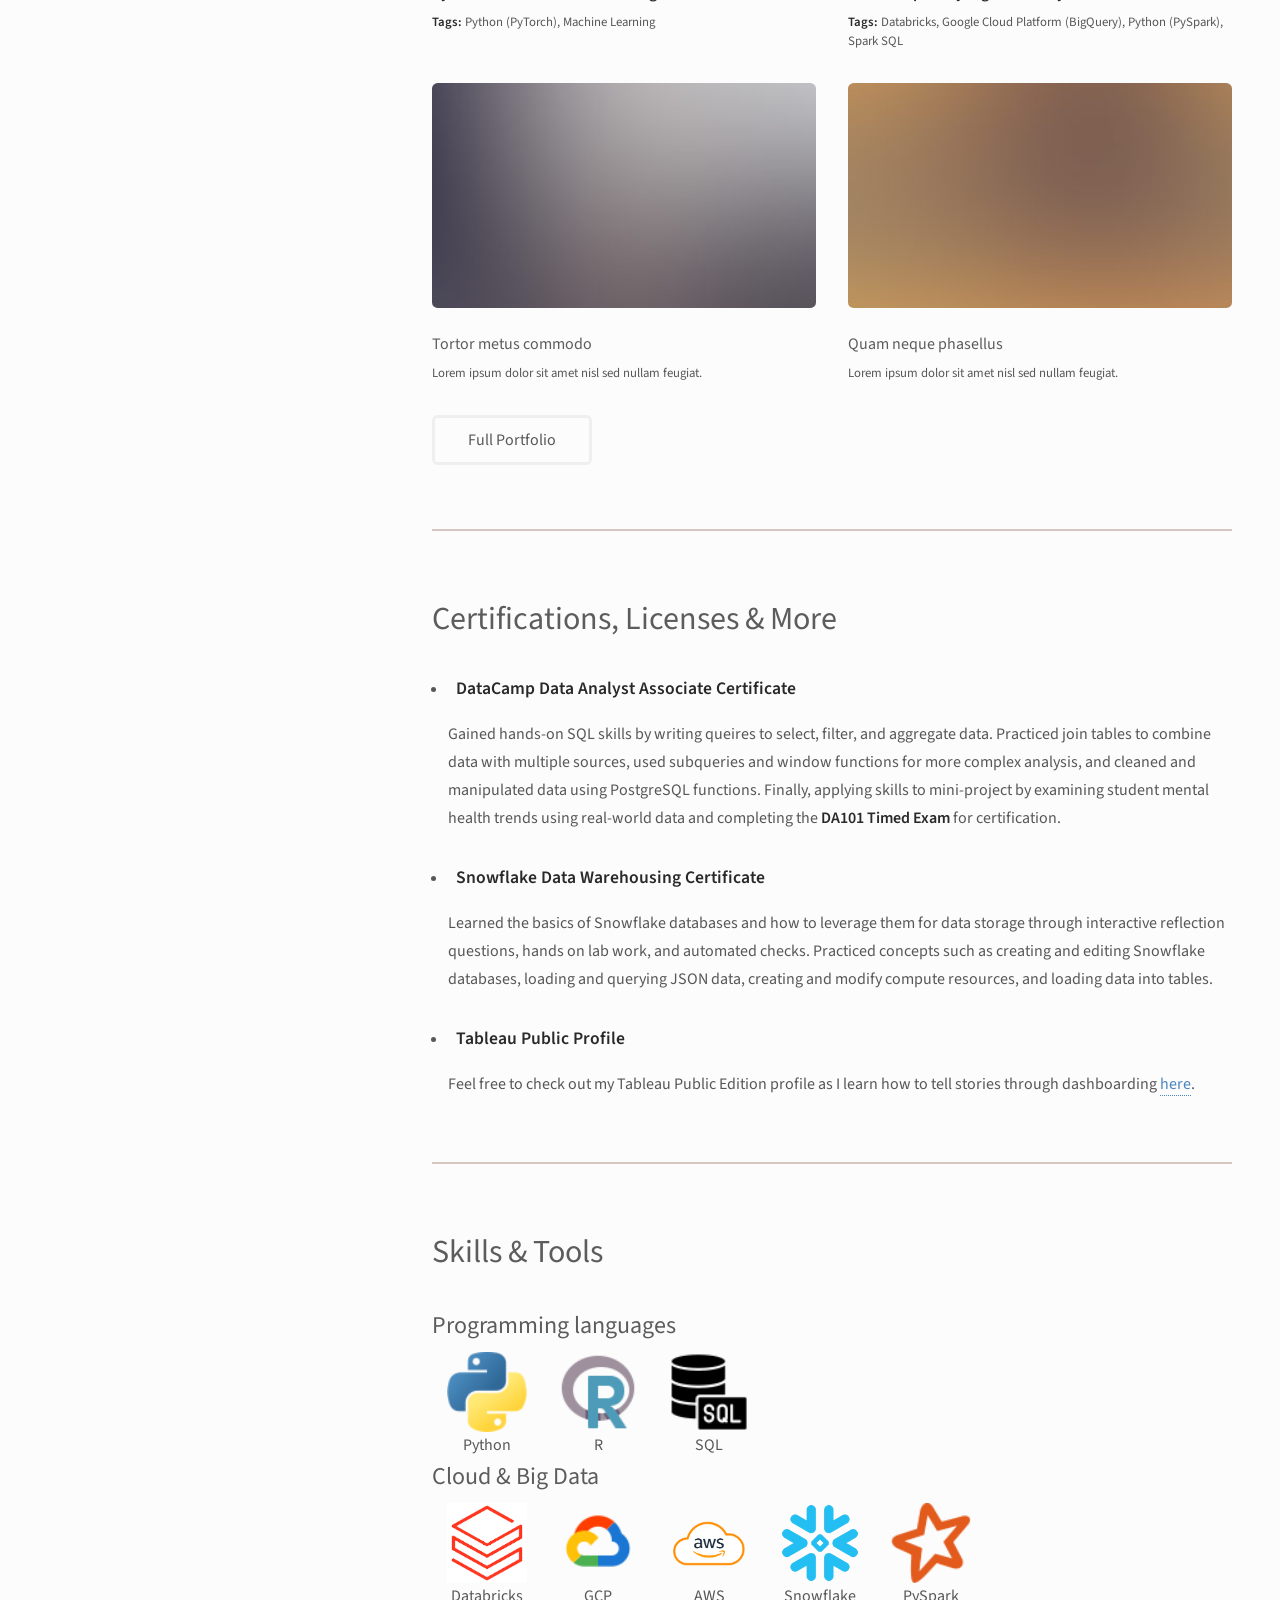
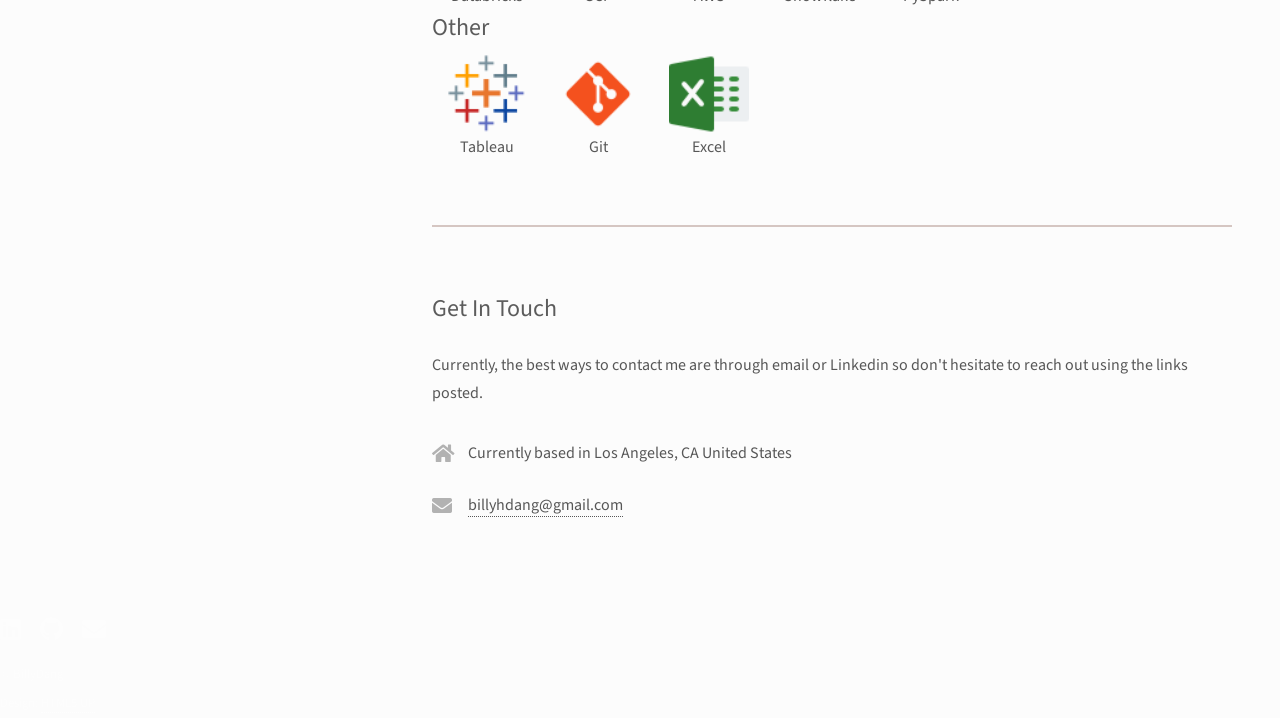
==== commit 4ed7297b: "small adj" ====
--- a/index.html
+++ b/index.html
@@ -89,13 +89,13 @@
 						<div class="row">
 							<article class="col-6 col-12-xsmall work-item">
 								<a href="images/fulls/01.jpg" class="image fit thumb"><img src="images/thumbs/01.jpg" alt="" /></a>
-								<h3>Magna sed consequat tempus</h3>
-								<p>Lorem ipsum dolor sit amet nisl sed nullam feugiat.</p>
+								<h3><b>Symbolic Music Generation using Neural Networks</b> </h3>
+								<p><b>Tags:</b> Python (PyTorch), Machine Learning</p>
 							</article>
 							<article class="col-6 col-12-xsmall work-item">
 								<a href="images/fulls/02.jpg" class="image fit thumb"><img src="images/thumbs/02.jpg" alt="" /></a>
-								<h3>Ultricies lacinia interdum</h3>
-								<p>Lorem ipsum dolor sit amet nisl sed nullam feugiat.</p>
+								<h3><b>Voter Propensity Big Data Analysis</b></h3>
+								<p><b>Tags:</b> Databricks, Google Cloud Platform (BigQuery), Python (PySpark), Spark SQL </p>
 							</article>
 							<article class="col-6 col-12-xsmall work-item">
 								<a href="images/fulls/03.jpg" class="image fit thumb"><img src="images/thumbs/03.jpg" alt="" /></a>
@@ -107,6 +107,7 @@
 								<h3>Quam neque phasellus</h3>
 								<p>Lorem ipsum dolor sit amet nisl sed nullam feugiat.</p>
 							</article>
+							<!--
 							<article class="col-6 col-12-xsmall work-item">
 								<a href="images/fulls/05.jpg" class="image fit thumb"><img src="images/thumbs/05.jpg" alt="" /></a>
 								<h3>Nunc enim commodo aliquet</h3>
@@ -117,10 +118,12 @@
 								<h3>Risus ornare lacinia</h3>
 								<p>Lorem ipsum dolor sit amet nisl sed nullam feugiat.</p>
 							</article>
+							-->
 						</div>
 						<ul class="actions">
 							<li><a href="https://github.com/billydanggg" class="button">Full Portfolio</a></li>
 						</ul>
+					
 					</section>
 				
 					<!-- Certifications -->
@@ -143,9 +146,9 @@
 								<p>Learned the basics of Snowflake databases and how to leverage them for data storage through interactive reflection questions, hands on lab work, and automated checks. Practiced concepts such as creating and editing Snowflake databases, loading and querying JSON data, creating and modify compute resources, and loading data into tables.</p>
 								
 							 <li><h4><b>
-								HackerRank [In-Progress]</h4></li>
+								Tableau Public Profile</h4></li>
 							 </b>
-								<p>To keep my technical skills sharp, HackerRank is a great way for me to reinforce core SQL concepts. By maintaining fluency in languages relevant to Data Science roles, I'm able to stay prepared for future projects, applications, and assessments. Feel free to check out my profile <a href="https://www.hackerrank.com/profile/billyhdang">here</a href>. </p>
+								<p>Feel free to check out my Tableau Public Edition profile as I learn how to tell stories through dashboarding <a href="https://www.hackerrank.com/profile/billyhdang">here</a href>. </p>
 								</b>
 							</ul>
 
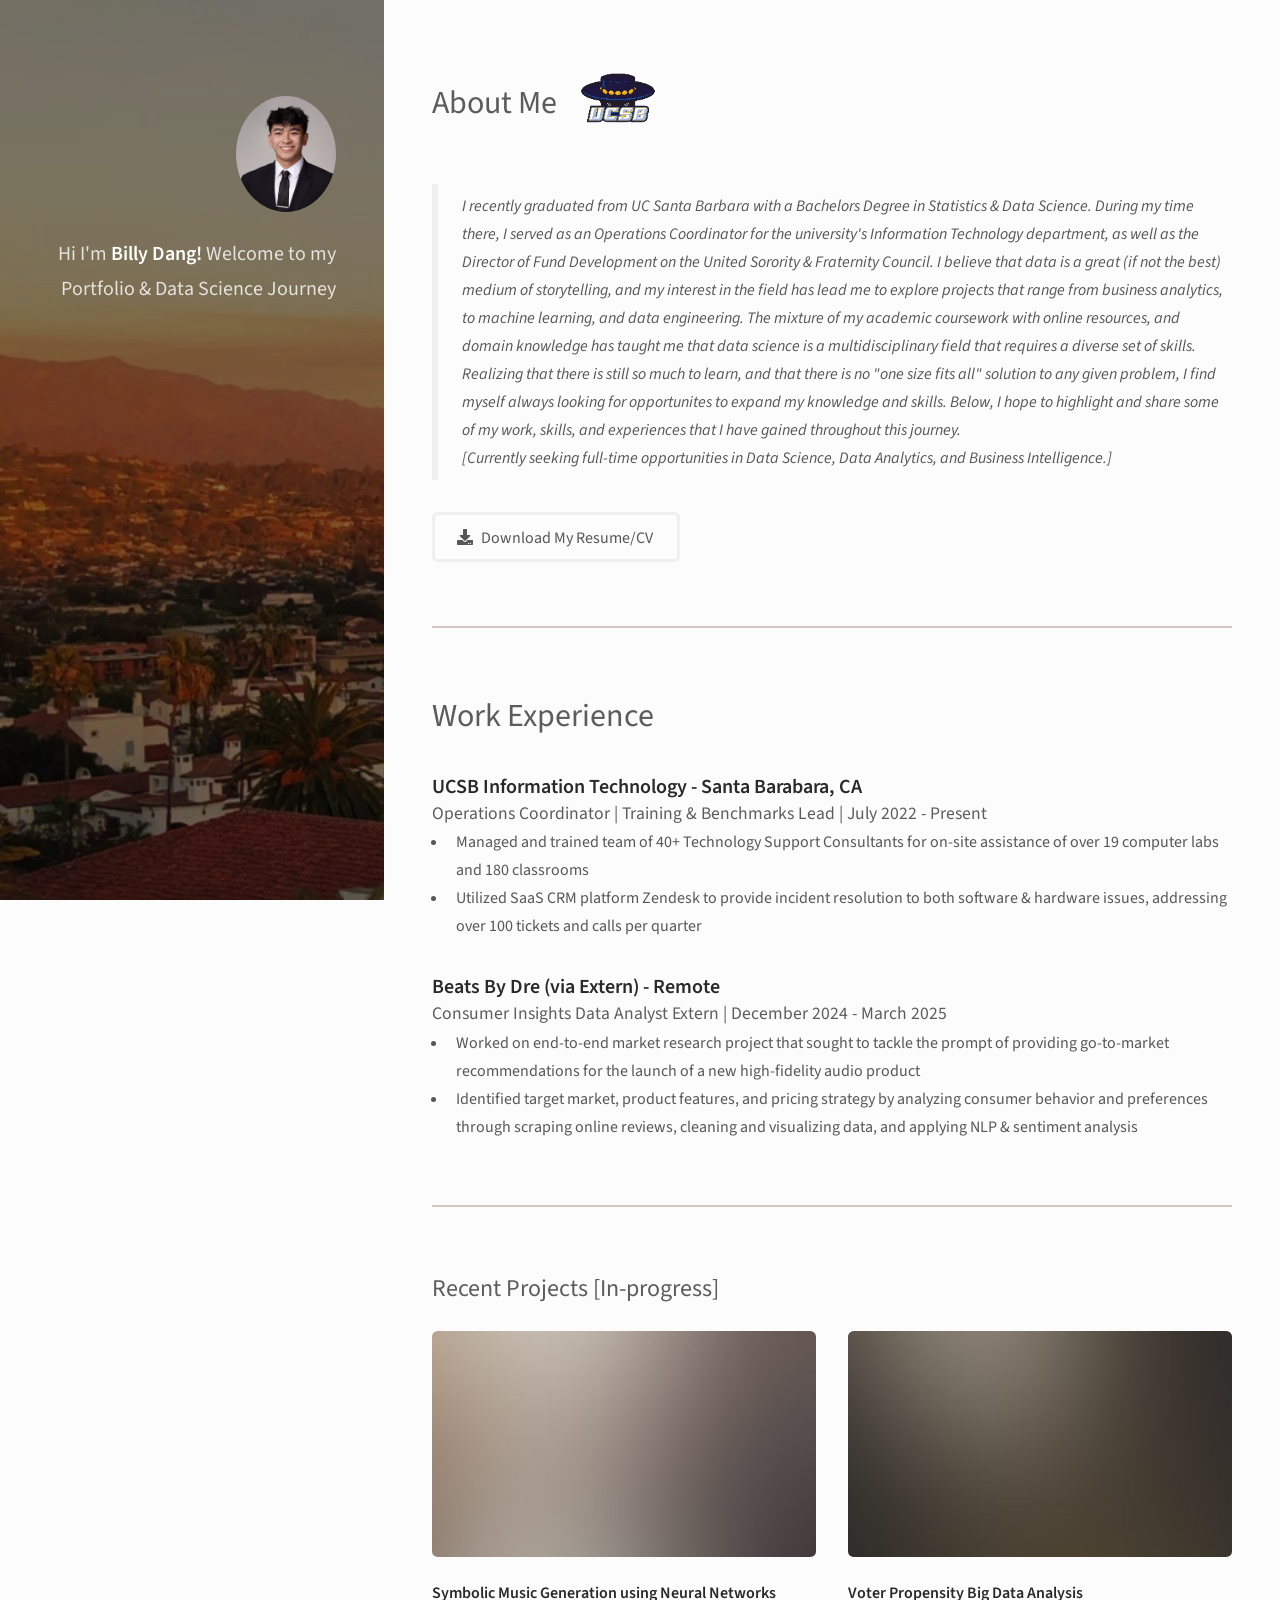
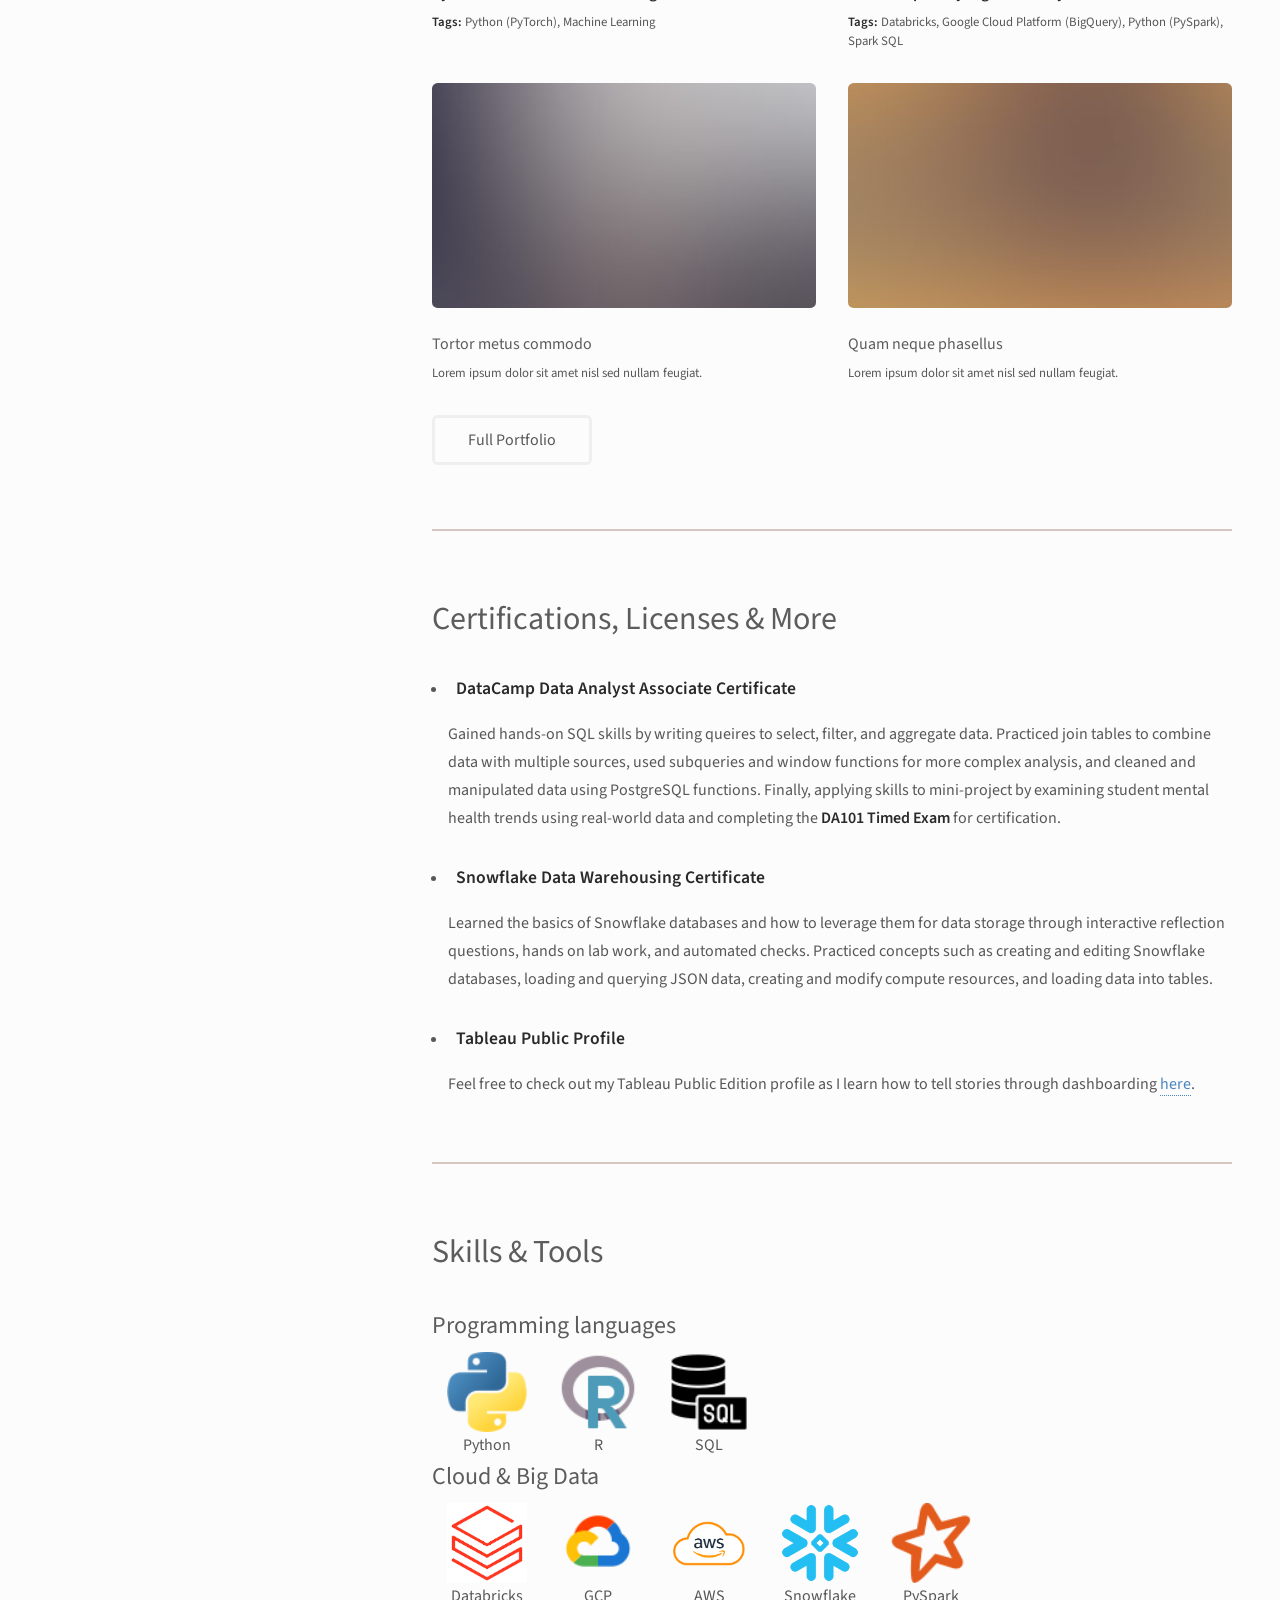
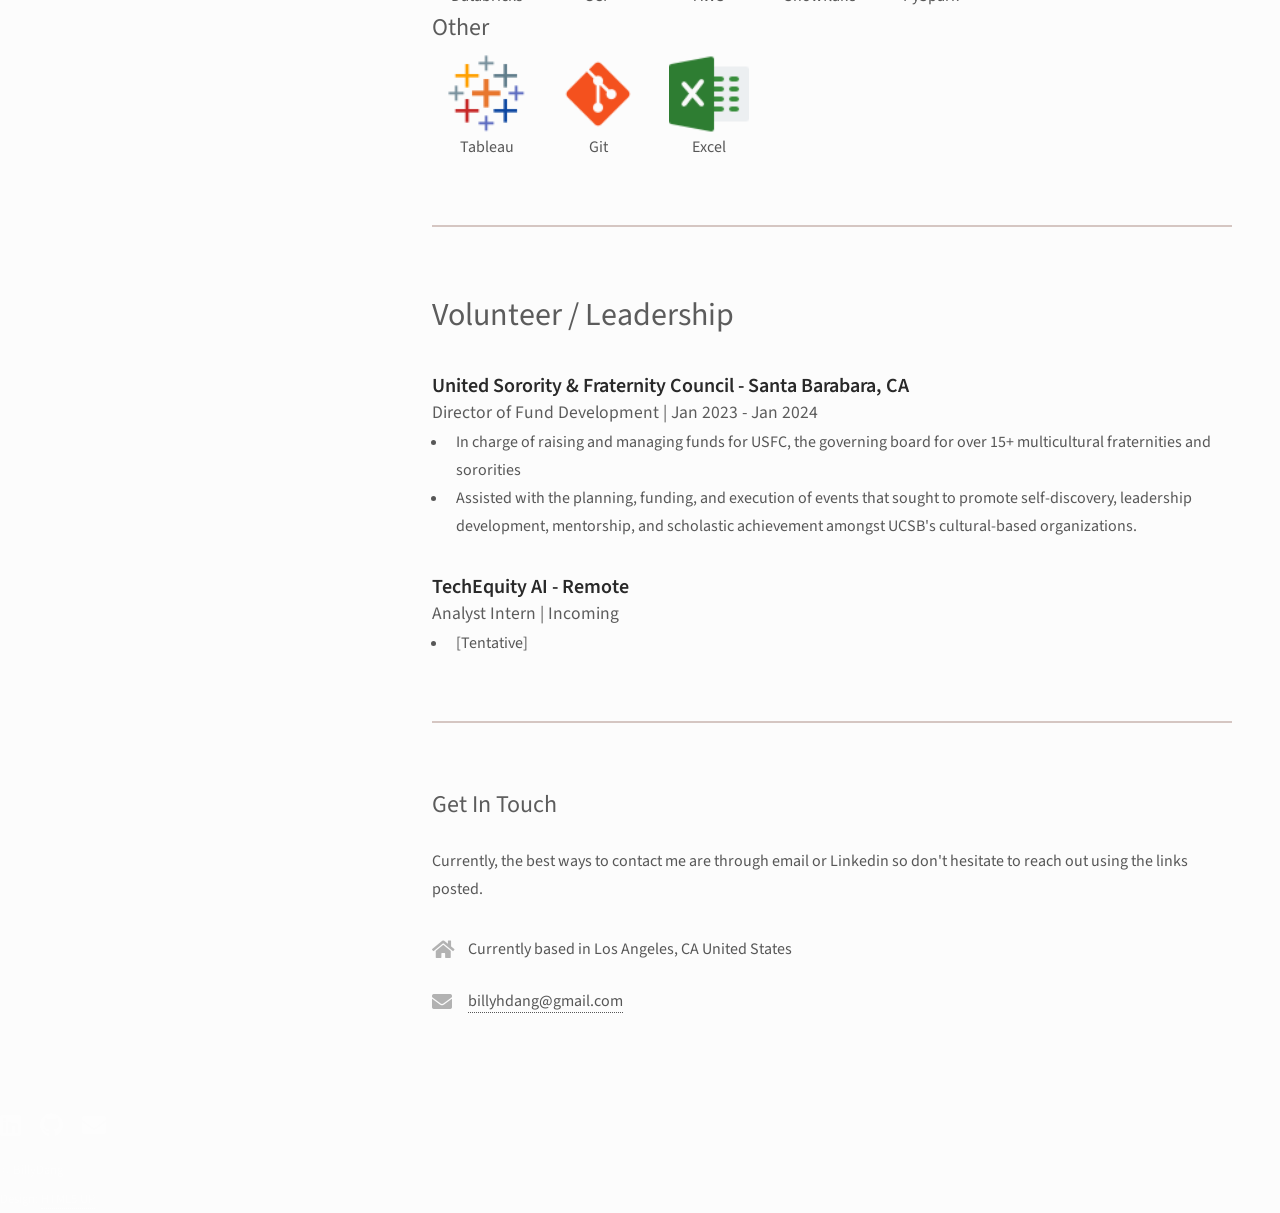
==== commit 861553f6: "Mini-upd Add volunteer section" ====
--- a/index.html
+++ b/index.html
@@ -223,6 +223,30 @@
 
 					</section>
 					
+					<!-- Volunteer / Leadership Experience -->
+					<section id="Volunteer / Leadership">
+						<header class="major">
+							<h1>Volunteer / Leadership</h1>
+						</header>
+						<h3>
+						<b> United Sorority & Fraternity Council - Santa Barabara, CA	</b></h3>
+						<h4 style="margin-top:-1.2em;">Director of Fund Development |  Jan 2023 - Jan 2024</h4>
+						<ul>
+							<li style="margin-top:-1.0em">In charge of raising and managing funds for USFC, the governing board for over 15+ multicultural fraternities and sororities</li>
+							<li style="margin-top:-0.0em">Assisted with the planning, funding, and execution of events that sought to promote self-discovery, leadership development, mentorship, 
+								and scholastic achievement amongst UCSB's cultural-based organizations. 
+							</li>
+							
+						</ul>
+						<h3>
+						<b> TechEquity AI - Remote </b></h3>
+						<h4 style="margin-top:-1.2em;">Analyst Intern | Incoming</h4>
+						<ul>
+							<li style="margin-top:-1.0em"> [Tentative]
+							</li>
+
+						</ul>
+					</section>
 
 				<!-- Three -->
 					<section id="three">
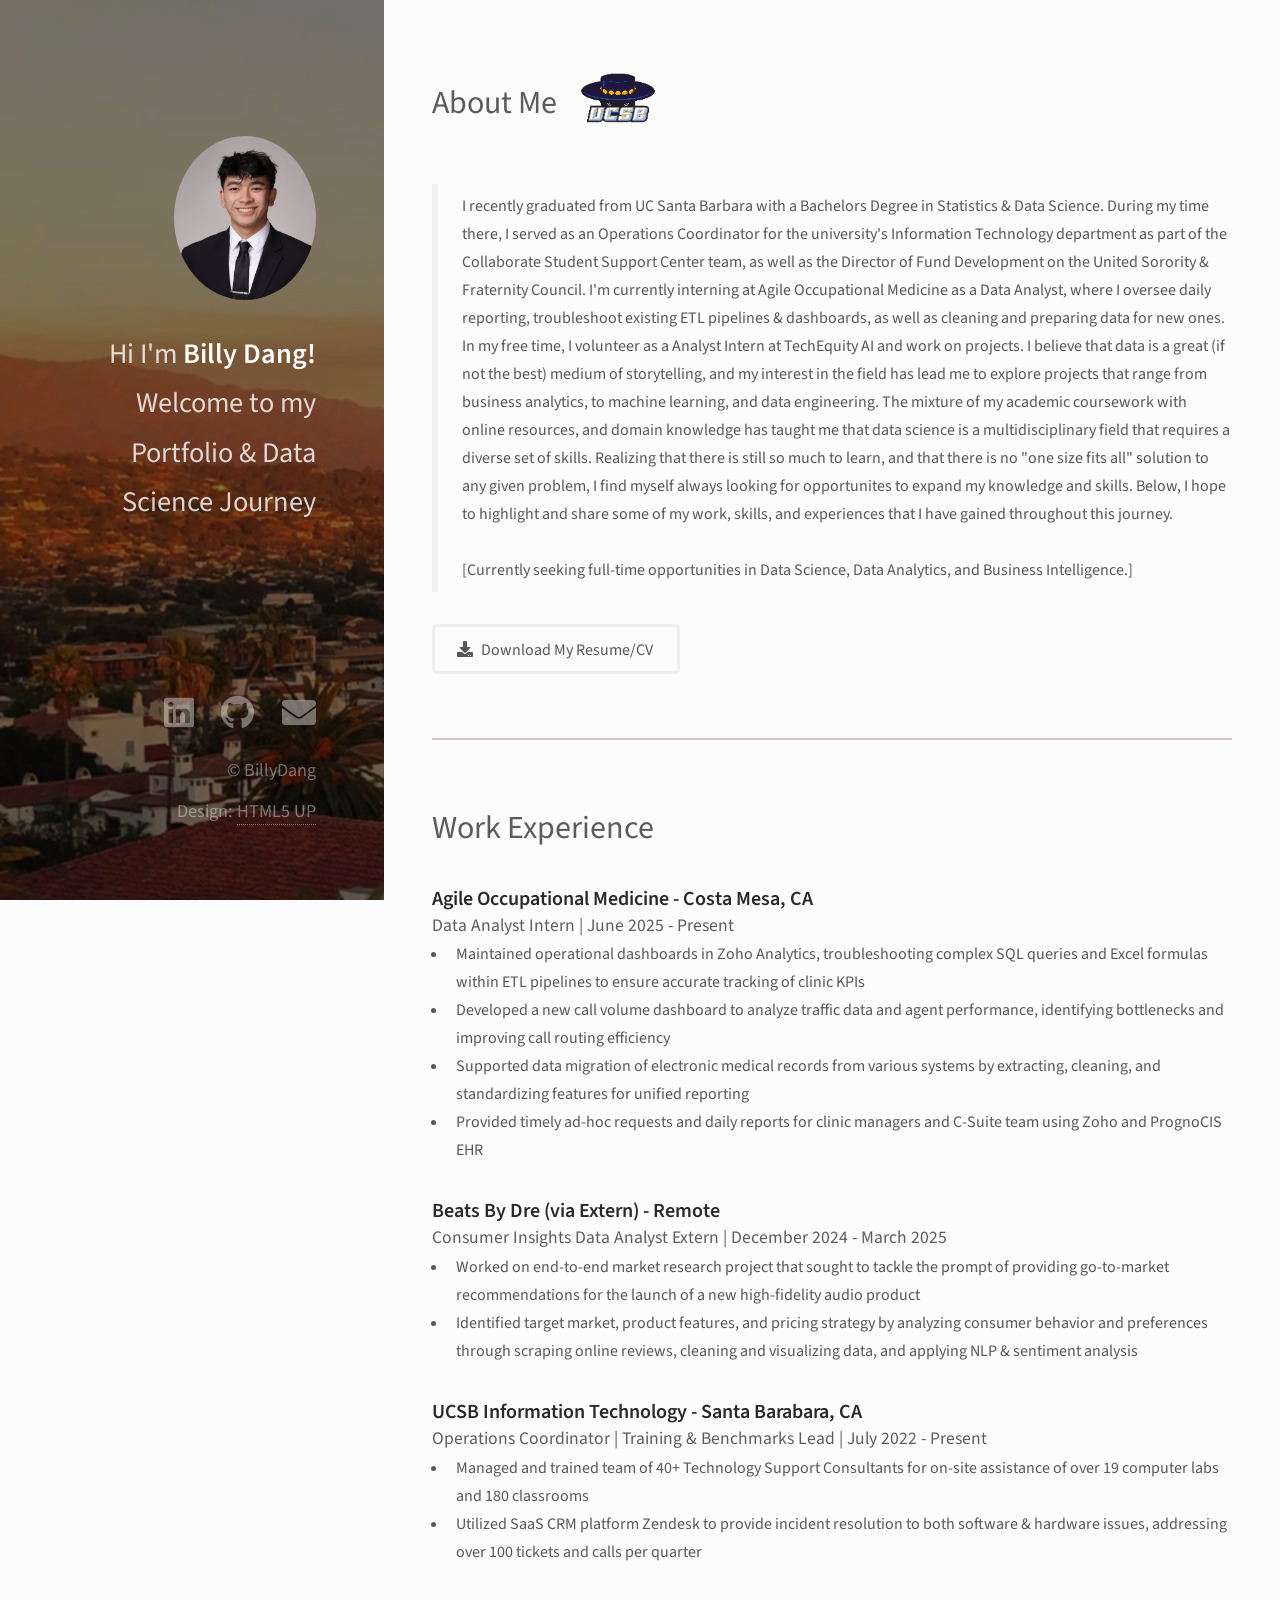
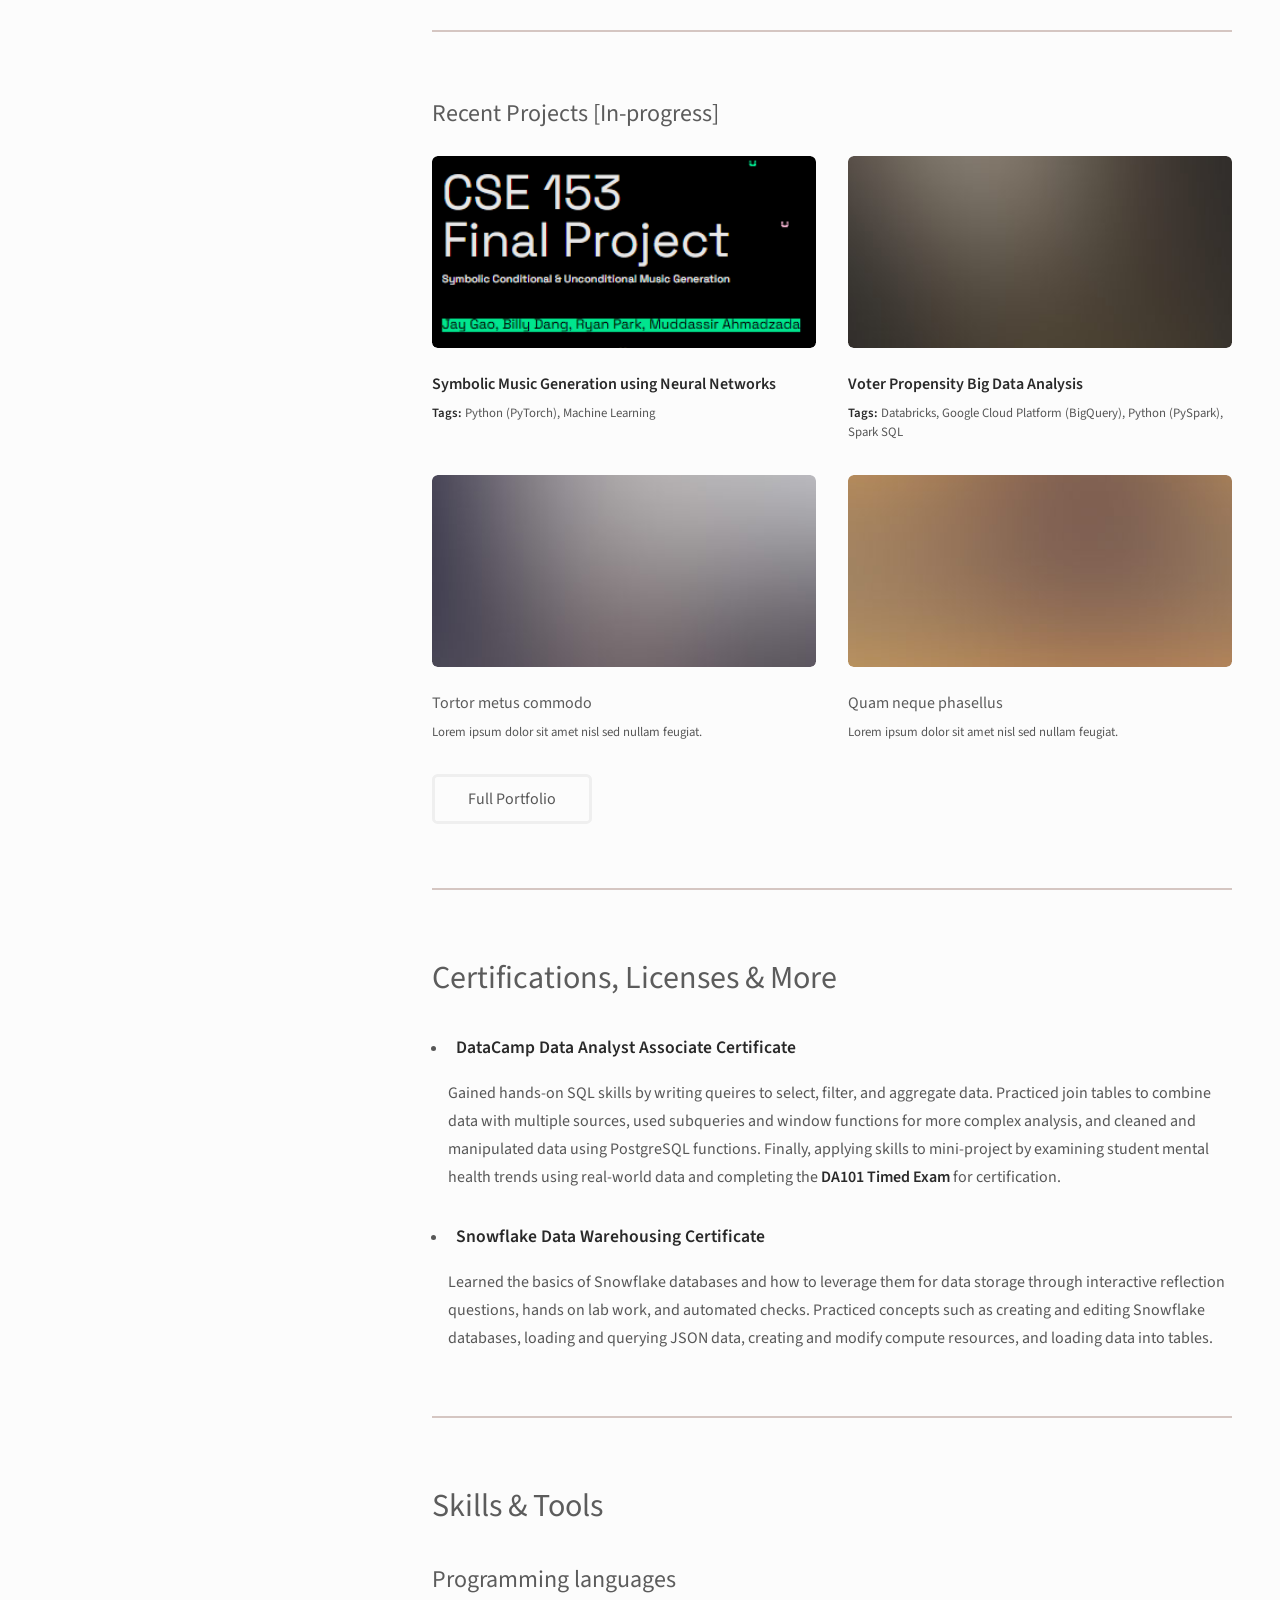
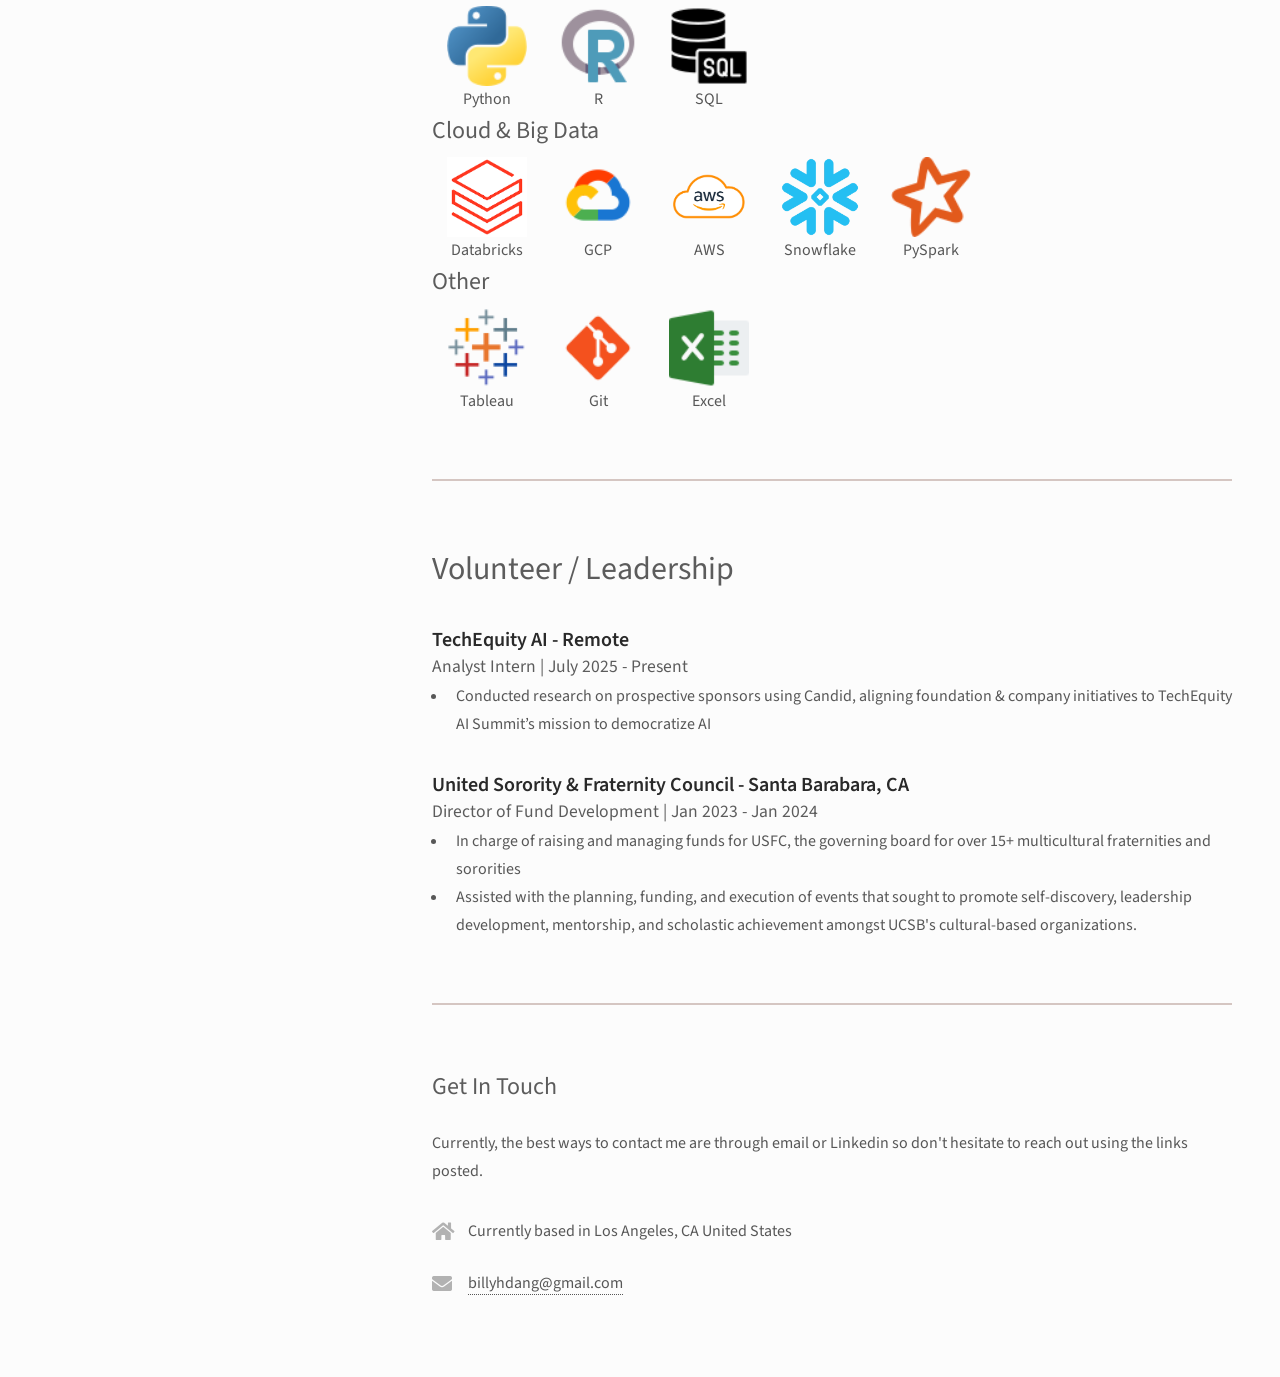
==== commit c137f21e: "Page Update -Adjusted padding, headers, main for for "Zoom Out" > smaller font, etc. in main.css -Ad" ====
--- a/index.html
+++ b/index.html
@@ -1,630 +1,648 @@
-<!DOCTYPE HTML>
-<!--
-	Strata by HTML5 UP
-	html5up.net | @ajlkn
-	Free for personal and commercial use under the CCA 3.0 license (html5up.net/license)
--->
-<html>
-	<head>
-		<title>Billy Dang</title>
-		<meta charset="utf-8" />
-		<meta name="viewport" content="width=device-width, initial-scale=1, user-scalable=no" />
-		<link rel="stylesheet" href="assets/css/main.css" />
-	</head>
-	<body class="is-preload">
-
-		<!-- Header -->
-			<header id="header">
-				<div class="inner">
-					<a href="#" class="image avatar"><img src="images/linkedINprofile.png" alt="" /></a>
-					<h1>Hi I'm <strong>Billy Dang!</strong>
-						<br>
-						Welcome to my Portfolio 
-						<br>
-						& Data Science Journey
-					</h1>
-				</div>
-			</header>
-
-		<!-- Main -->
-			<div id="main">
-
-				<!-- One -->
-					<section id="one">
-						<header class="major">
-							<h1 style="margin-top:-1.2em;">About Me 
-								<span style="display: inline-block; vertical-align: middle; margin-left: 15px;">
-  <img src="images/gaucho_emblem.png" alt="" style="width:80px; height:auto;">
-</span>
-								 
-						</header>
-						<p> 
-							<blockquote>
-							 I recently graduated from UC Santa Barbara with a Bachelors Degree in Statistics & Data Science. During my time there, I served as an Operations Coordinator for the university's 
-							Information Technology department, as well as the Director of Fund Development on the United Sorority & Fraternity Council. I believe that data is a great (if not the best) medium of storytelling, and my interest in the field 
-							has lead me to explore projects that range from business analytics, to machine learning, and data engineering. The mixture of my academic coursework with
-							online resources, and domain knowledge has taught me that data science is a multidisciplinary field that requires a diverse set of skills. Realizing that 
-							there is still so much to learn, and that there is no "one size fits all" solution to any given problem, I find myself always looking for opportunites to 
-							expand my knowledge and skills. Below, I hope to highlight and share some of my work, skills, and experiences that I have gained throughout this journey. 
-							<br>
-							[Currently seeking full-time opportunities in Data Science, Data Analytics, and Business Intelligence.]
-							</blockquote>
-						</p>
-						<ul class="actions">
-							<li><a href="#" class="button icon solid fa-download">Download My Resume/CV</a></li>
-						</ul>
-					</section>
-
-					<!-- Work Experience -->
-					<section id="Work Experience">
-						<header class="major">
-							<h1>Work Experience</h1>
-						</header>
-						<h3>
-						<b> UCSB Information Technology - Santa Barabara, CA	</b></h3>
-						<h4 style="margin-top:-1.2em;">Operations Coordinator | Training & Benchmarks Lead | July 2022 - Present</h4>
-						<ul>
-							<li style="margin-top:-1.0em">Managed and trained team of 40+ Technology Support Consultants for on-site assistance of over 19 computer labs and 180 classrooms</li>
-							<li style="margin-top:-0.0em">Utilized SaaS CRM platform Zendesk to provide incident resolution to both software & hardware issues, addressing
-								over 100 tickets and calls per quarter
-							</li>
-							
-						</ul>
-						<h3>
-						<b> Beats By Dre (via Extern) - Remote </b></h3>
-						<h4 style="margin-top:-1.2em;">Consumer Insights Data Analyst Extern | December 2024 - March 2025</h4>
-						<ul>
-							<li style="margin-top:-1.0em">Worked on end-to-end market research project that sought to tackle the prompt of providing go-to-market recommendations for 
-								the launch of a new high-fidelity audio product
-							</li>
-							<li style="margin-top:-0em">Identified target market, product features, and pricing strategy
-								by analyzing consumer behavior and preferences through scraping online reviews, cleaning and visualizing data, and applying NLP & sentiment analysis
-							</li>
-						</ul>
-					</section>
-
-				<!-- Two -->
-					<section id="two">
-						<h2>Recent Projects [In-progress]</h2>
-						<div class="row">
-							<article class="col-6 col-12-xsmall work-item">
-								<a href="images/fulls/01.jpg" class="image fit thumb"><img src="images/thumbs/01.jpg" alt="" /></a>
-								<h3><b>Symbolic Music Generation using Neural Networks</b> </h3>
-								<p><b>Tags:</b> Python (PyTorch), Machine Learning</p>
-							</article>
-							<article class="col-6 col-12-xsmall work-item">
-								<a href="images/fulls/02.jpg" class="image fit thumb"><img src="images/thumbs/02.jpg" alt="" /></a>
-								<h3><b>Voter Propensity Big Data Analysis</b></h3>
-								<p><b>Tags:</b> Databricks, Google Cloud Platform (BigQuery), Python (PySpark), Spark SQL </p>
-							</article>
-							<article class="col-6 col-12-xsmall work-item">
-								<a href="images/fulls/03.jpg" class="image fit thumb"><img src="images/thumbs/03.jpg" alt="" /></a>
-								<h3>Tortor metus commodo</h3>
-								<p>Lorem ipsum dolor sit amet nisl sed nullam feugiat.</p>
-							</article>
-							<article class="col-6 col-12-xsmall work-item">
-								<a href="images/fulls/04.jpg" class="image fit thumb"><img src="images/thumbs/04.jpg" alt="" /></a>
-								<h3>Quam neque phasellus</h3>
-								<p>Lorem ipsum dolor sit amet nisl sed nullam feugiat.</p>
-							</article>
-							<!--
-							<article class="col-6 col-12-xsmall work-item">
-								<a href="images/fulls/05.jpg" class="image fit thumb"><img src="images/thumbs/05.jpg" alt="" /></a>
-								<h3>Nunc enim commodo aliquet</h3>
-								<p>Lorem ipsum dolor sit amet nisl sed nullam feugiat.</p>
-							</article>
-							<article class="col-6 col-12-xsmall work-item">
-								<a href="images/fulls/06.jpg" class="image fit thumb"><img src="images/thumbs/06.jpg" alt="" /></a>
-								<h3>Risus ornare lacinia</h3>
-								<p>Lorem ipsum dolor sit amet nisl sed nullam feugiat.</p>
-							</article>
-							-->
-						</div>
-						<ul class="actions">
-							<li><a href="https://github.com/billydanggg" class="button">Full Portfolio</a></li>
-						</ul>
-					
-					</section>
-				
-					<!-- Certifications -->
-					<section id="Certifications">
-						<header class="major">
-							<h2>Certifications, Licenses & More</h2>
-						</header>
-							<ul>
-								
-						    <li><h4><b>
-								DataCamp Data Analyst Associate Certificate</h4></li>
-								</b>
-								<p>Gained hands-on SQL skills by writing queires to select, filter, and aggregate data. Practiced join tables to combine data with multiple sources, used subqueries and window functions for
-									more complex analysis, and cleaned and manipulated data using PostgreSQL functions. Finally, applying skills to mini-project by examining student mental health trends using real-world data
-									and completing the <strong>DA101 Timed Exam</strong> for certification.
-								</p>
-							<li><h4><b>
-								Snowflake Data Warehousing Certificate</h4></li></b>
-								
-								<p>Learned the basics of Snowflake databases and how to leverage them for data storage through interactive reflection questions, hands on lab work, and automated checks. Practiced concepts such as creating and editing Snowflake databases, loading and querying JSON data, creating and modify compute resources, and loading data into tables.</p>
-								
-							 <li><h4><b>
-								Tableau Public Profile</h4></li>
-							 </b>
-								<p>Feel free to check out my Tableau Public Edition profile as I learn how to tell stories through dashboarding <a href="https://www.hackerrank.com/profile/billyhdang">here</a href>. </p>
-								</b>
-							</ul>
-
-					</section>
-
-					<!-- Skills & Tools -->
-
-					
-					<section id="Skills & Tools">
-						<header class="major">
-							<h2>Skills & Tools</h2>
-						</header>
-
-						<h2>Programming languages</h2>
-						<div style="margin-top:-1em;" class="tool-skills">
-						<div class="tool-skill">
-							<img src="images/python.png" alt="Python" />
-							<div>Python</div>
-						</div>
-  						<div class="tool-skill">
-    					<img src="images/r.png" alt="R" />
-    					<div>R</div>
-						</div>
-						<div class="tool-skill">
-							<img src="images/sql.png" alt="AWS" />
-							<div>SQL</div>
-						</div>
-
-						</div>
-						
-						<h2>Cloud & Big Data</h2>
-						<div style="margin-top:-1em;" class="tool-skills">
-						
-						<div class="tool-skill">
-							<img src="images/databricks_.png" alt="databricks" />
-							<div>Databricks</div>
-						</div>
-  						<div class="tool-skill">
-    					<img src="images/gcp.png" alt="Google Cloud" />
-    					<div>GCP</div>
-						</div>
-						<div class="tool-skill">
-							<img src="images/AWS-Logo.png" alt="AWS" />
-							<div>AWS</div>
-						</div>
-						<div class="tool-skill">
-							<img src="images/snowflake.png" alt="AWS" />
-							<div>Snowflake</div>
-						</div>
-						<div class="tool-skill">
-							<img src="images/pyspark.png" alt="PySpark" />
-							<div>PySpark</div>
-						</div>
-
-						</div>
-
-						<h2>Other</h2>
-						<div style="margin-top:-1em;" class="tool-skills">
-  						<div class="tool-skill">
-    					<img src="images/tableau.png" alt="Google Cloud" />
-    					<div>Tableau</div>
-						</div>
-						<div class="tool-skill">
-							<img src="images/git.png" alt="AWS" />
-							<div>Git</div>
-						</div>
-						<div class="tool-skill">
-							<img src="images/excel.png" alt="Excel" />
-							<div>Excel</div>
-						</div>
-						</div>
-
-					</section>
-					
-					<!-- Volunteer / Leadership Experience -->
-					<section id="Volunteer / Leadership">
-						<header class="major">
-							<h1>Volunteer / Leadership</h1>
-						</header>
-						<h3>
-						<b> United Sorority & Fraternity Council - Santa Barabara, CA	</b></h3>
-						<h4 style="margin-top:-1.2em;">Director of Fund Development |  Jan 2023 - Jan 2024</h4>
-						<ul>
-							<li style="margin-top:-1.0em">In charge of raising and managing funds for USFC, the governing board for over 15+ multicultural fraternities and sororities</li>
-							<li style="margin-top:-0.0em">Assisted with the planning, funding, and execution of events that sought to promote self-discovery, leadership development, mentorship, 
-								and scholastic achievement amongst UCSB's cultural-based organizations. 
-							</li>
-							
-						</ul>
-						<h3>
-						<b> TechEquity AI - Remote </b></h3>
-						<h4 style="margin-top:-1.2em;">Analyst Intern | Incoming</h4>
-						<ul>
-							<li style="margin-top:-1.0em"> [Tentative]
-							</li>
-
-						</ul>
-					</section>
-
-				<!-- Three -->
-					<section id="three">
-						<h2>Get In Touch</h2>
-						<p>Currently, the best ways to contact me are through email or Linkedin so don't hesitate to reach out using the links posted.</p>
-						<!-- 
-						<div class="row">
-							<div class="col-8 col-12-small">
-								<form method="post" action="#">
-									<div class="row gtr-uniform gtr-50">
-										<div class="col-6 col-12-xsmall"><input type="text" name="name" id="name" placeholder="Name" /></div>
-										<div class="col-6 col-12-xsmall"><input type="email" name="email" id="email" placeholder="Email" /></div>
-										<div class="col-12"><textarea name="message" id="message" placeholder="Message" rows="4"></textarea></div>
-									</div>
-								</form>
-								<ul class="actions">
-									<li><input type="submit" value="Send Message" /></li>
-								</ul>
-							</div>
-
-						-->
-							<div class="col-4 col-12-small">
-								<ul class="labeled-icons">
-									<li>
-										<h3 class="icon solid fa-home"><span class="label">Area</span></h3>
-										Currently based in Los Angeles, CA United States
-									</li>
-									<li>
-										<h3 class="icon solid fa-envelope"><span class="label">Email</span></h3>
-										<a href="https://mail.google.com/mail/u/0/#inbox">billyhdang@gmail.com</a>
-									</li>
-								</ul>
-							</div>
-						</div>
-					</section>
-
-				<!-- Four
-					<section id="four">
-						<h2>Elements</h2>
-
-						<section>
-							<h4>Text</h4>
-							<p>This is <b>bold</b> and this is <strong>strong lelelelelelels is <i>italic</i> and this is <em>emphasized</em>.
-							This is <sup>superscript</sup> text and this is <sub>subscript</sub> text.
-							This is <u>underlined</u> and this is code: <code>for (;;) { ... }</code>. Finally, <a href="#">this is a link</a>.</p>
-							<hr />
-							<header>
-								<h4>Heading with a Subtitle</h4>
-								<p>Lorem ipsum dolor sit amet nullam id egestas urna aliquam</p>
-							</header>
-							<p>Nunc lacinia ante nunc ac lobortis. Interdum adipiscing gravida odio porttitor sem non mi integer non faucibus ornare mi ut ante amet placerat aliquet. Volutpat eu sed ante lacinia sapien lorem accumsan varius montes viverra nibh in adipiscing blandit tempus accumsan.</p>
-							<header>
-								<h5>Heading with a Subtitle</h5>
-								<p>Lorem ipsum dolor sit amet nullam id egestas urna aliquam</p>
-							</header>
-							<p>Nunc lacinia ante nunc ac lobortis. Interdum adipiscing gravida odio porttitor sem non mi integer non faucibus ornare mi ut ante amet placerat aliquet. Volutpat eu sed ante lacinia sapien lorem accumsan varius montes viverra nibh in adipiscing blandit tempus accumsan.</p>
-							<hr />
-							<h2>Heading Level 2</h2>
-							<h3>Heading Level 3</h3>
-							<h4>Heading Level 4</h4>
-							<h5>Heading Level 5</h5>
-							<h6>Heading Level 6</h6>
-							<hr />
-							<h5>Blockquote</h5>
-							<blockquote>Fringilla nisl. Donec accumsan interdum nisi, quis tincidunt felis sagittis eget tempus euismod. Vestibulum ante ipsum primis in faucibus vestibulum. Blandit adipiscing eu felis iaculis volutpat ac adipiscing accumsan faucibus. Vestibulum ante ipsum primis in faucibus lorem ipsum dolor sit amet nullam adipiscing eu felis.</blockquote>
-							<h5>Preformatted</h5>
-							<pre><code>i = 0;
-
-while (!deck.isInOrder()) {
-print 'Iteration ' + i;
-deck.shuffle();
-i++;
-}
-
-print 'It took ' + i + ' iterations to sort the deck.';</code></pre>
-						</section>
-
-						<section>
-							<h4>Lists</h4>
-							<div class="row">
-								<div class="col-6 col-12-xsmall">
-									<h5>Unordered</h5>
-									<ul>
-										<li>Dolor pulvinar etiam magna etiam.</li>
-										<li>Sagittis adipiscing lorem eleifend.</li>
-										<li>Felis enim feugiat dolore viverra.</li>
-									</ul>
-									<h5>Alternate</h5>
-									<ul class="alt">
-										<li>Dolor pulvinar etiam magna etiam.</li>
-										<li>Sagittis adipiscing lorem eleifend.</li>
-										<li>Felis enim feugiat dolore viverra.</li>
-									</ul>
-								</div>
-								<div class="col-6 col-12-xsmall">
-									<h5>Ordered</h5>
-									<ol>
-										<li>Dolor pulvinar etiam magna etiam.</li>
-										<li>Etiam vel felis at lorem sed viverra.</li>
-										<li>Felis enim feugiat dolore viverra.</li>
-										<li>Dolor pulvinar etiam magna etiam.</li>
-										<li>Etiam vel felis at lorem sed viverra.</li>
-										<li>Felis enim feugiat dolore viverra.</li>
-									</ol>
-									<h5>Icons</h5>
-									<ul class="icons">
-										<li><a href="#" class="icon brands fa-twitter"><span class="label">Twitter</span></a></li>
-										<li><a href="#" class="icon brands fa-facebook-f"><span class="label">Facebook</span></a></li>
-										<li><a href="#" class="icon brands fa-instagram"><span class="label">Instagram</span></a></li>
-										<li><a href="#" class="icon brands fa-github"><span class="label">Github</span></a></li>
-										<li><a href="#" class="icon brands fa-dribbble"><span class="label">Dribbble</span></a></li>
-										<li><a href="#" class="icon brands fa-tumblr"><span class="label">Tumblr</span></a></li>
-									</ul>
-								</div>
-							</div>
-							<h5>Actions</h5>
-							<ul class="actions">
-								<li><a href="#" class="button primary">Default</a></li>
-								<li><a href="#" class="button">Default</a></li>
-							</ul>
-							<ul class="actions small">
-								<li><a href="#" class="button primary small">Small</a></li>
-								<li><a href="#" class="button small">Small</a></li>
-							</ul>
-							<div class="row">
-								<div class="col-6 col-12-small">
-									<ul class="actions stacked">
-										<li><a href="#" class="button primary">Default</a></li>
-										<li><a href="#" class="button">Default</a></li>
-									</ul>
-								</div>
-								<div class="col-6 col-12-small">
-									<ul class="actions stacked">
-										<li><a href="#" class="button primary small">Small</a></li>
-										<li><a href="#" class="button small">Small</a></li>
-									</ul>
-								</div>
-								<div class="col-6 col-12-small">
-									<ul class="actions stacked">
-										<li><a href="#" class="button primary fit">Default</a></li>
-										<li><a href="#" class="button fit">Default</a></li>
-									</ul>
-								</div>
-								<div class="col-6 col-12-small">
-									<ul class="actions stacked">
-										<li><a href="#" class="button primary small fit">Small</a></li>
-										<li><a href="#" class="button small fit">Small</a></li>
-									</ul>
-								</div>
-							</div>
-						</section>
-
-						<section>
-							<h4>Table</h4>
-							<h5>Default</h5>
-							<div class="table-wrapper">
-								<table>
-									<thead>
-										<tr>
-											<th>Name</th>
-											<th>Description</th>
-											<th>Price</th>
-										</tr>
-									</thead>
-									<tbody>
-										<tr>
-											<td>Item One</td>
-											<td>Ante turpis integer aliquet porttitor.</td>
-											<td>29.99</td>
-										</tr>
-										<tr>
-											<td>Item Two</td>
-											<td>Vis ac commodo adipiscing arcu aliquet.</td>
-											<td>19.99</td>
-										</tr>
-										<tr>
-											<td>Item Three</td>
-											<td> Morbi faucibus arcu accumsan lorem.</td>
-											<td>29.99</td>
-										</tr>
-										<tr>
-											<td>Item Four</td>
-											<td>Vitae integer tempus condimentum.</td>
-											<td>19.99</td>
-										</tr>
-										<tr>
-											<td>Item Five</td>
-											<td>Ante turpis integer aliquet porttitor.</td>
-											<td>29.99</td>
-										</tr>
-									</tbody>
-									<tfoot>
-										<tr>
-											<td colspan="2"></td>
-											<td>100.00</td>
-										</tr>
-									</tfoot>
-								</table>
-							</div>
-
-							<h5>Alternate</h5>
-							<div class="table-wrapper">
-								<table class="alt">
-									<thead>
-										<tr>
-											<th>Name</th>
-											<th>Description</th>
-											<th>Price</th>
-										</tr>
-									</thead>
-									<tbody>
-										<tr>
-											<td>Item One</td>
-											<td>Ante turpis integer aliquet porttitor.</td>
-											<td>29.99</td>
-										</tr>
-										<tr>
-											<td>Item Two</td>
-											<td>Vis ac commodo adipiscing arcu aliquet.</td>
-											<td>19.99</td>
-										</tr>
-										<tr>
-											<td>Item Three</td>
-											<td> Morbi faucibus arcu accumsan lorem.</td>
-											<td>29.99</td>
-										</tr>
-										<tr>
-											<td>Item Four</td>
-											<td>Vitae integer tempus condimentum.</td>
-											<td>19.99</td>
-										</tr>
-										<tr>
-											<td>Item Five</td>
-											<td>Ante turpis integer aliquet porttitor.</td>
-											<td>29.99</td>
-										</tr>
-									</tbody>
-									<tfoot>
-										<tr>
-											<td colspan="2"></td>
-											<td>100.00</td>
-										</tr>
-									</tfoot>
-								</table>
-							</div>
-						</section>
-
-						<section>
-							<h4>Buttons</h4>
-							<ul class="actions">
-								<li><a href="#" class="button primary">Primary</a></li>
-								<li><a href="#" class="button">Default</a></li>
-							</ul>
-							<ul class="actions">
-								<li><a href="#" class="button large">Large</a></li>
-								<li><a href="#" class="button">Default</a></li>
-								<li><a href="#" class="button small">Small</a></li>
-							</ul>
-							<ul class="actions fit">
-								<li><a href="#" class="button primary fit">Fit</a></li>
-								<li><a href="#" class="button fit">Fit</a></li>
-							</ul>
-							<ul class="actions fit small">
-								<li><a href="#" class="button primary fit small">Fit + Small</a></li>
-								<li><a href="#" class="button fit small">Fit + Small</a></li>
-							</ul>
-							<ul class="actions">
-								<li><a href="#" class="button primary icon solid fa-download">Icon</a></li>
-								<li><a href="#" class="button icon solid fa-download">Icon</a></li>
-							</ul>
-							<ul class="actions">
-								<li><span class="button primary disabled">Primary</span></li>
-								<li><span class="button disabled">Default</span></li>
-							</ul>
-						</section>
-
-						<section>
-							<h4>Form</h4>
-							<form method="post" action="#">
-								<div class="row gtr-uniform gtr-50">
-									<div class="col-6 col-12-xsmall">
-										<input type="text" name="demo-name" id="demo-name" value="" placeholder="Name" />
-									</div>
-									<div class="col-6 col-12-xsmall">
-										<input type="email" name="demo-email" id="demo-email" value="" placeholder="Email" />
-									</div>
-									<div class="col-12">
-										<select name="demo-category" id="demo-category">
-											<option value="">- Category -</option>
-											<option value="1">Manufacturing</option>
-											<option value="1">Shipping</option>
-											<option value="1">Administration</option>
-											<option value="1">Human Resources</option>
-										</select>
-									</div>
-									<div class="col-4 col-12-small">
-										<input type="radio" id="demo-priority-low" name="demo-priority" checked>
-										<label for="demo-priority-low">Low Priority</label>
-									</div>
-									<div class="col-4 col-12-small">
-										<input type="radio" id="demo-priority-normal" name="demo-priority">
-										<label for="demo-priority-normal">Normal Priority</label>
-									</div>
-									<div class="col-4 col-12-small">
-										<input type="radio" id="demo-priority-high" name="demo-priority">
-										<label for="demo-priority-high">High Priority</label>
-									</div>
-									<div class="col-6 col-12-small">
-										<input type="checkbox" id="demo-copy" name="demo-copy">
-										<label for="demo-copy">Email me a copy of this message</label>
-									</div>
-									<div class="col-6 col-12-small">
-										<input type="checkbox" id="demo-human" name="demo-human" checked>
-										<label for="demo-human">I am a human and not a robot</label>
-									</div>
-									<div class="col-12">
-										<textarea name="demo-message" id="demo-message" placeholder="Enter your message" rows="6"></textarea>
-									</div>
-									<div class="col-12">
-										<ul class="actions">
-											<li><input type="submit" value="Send Message" class="primary" /></li>
-											<li><input type="reset" value="Reset" /></li>
-										</ul>
-									</div>
-								</div>
-							</form>
-						</section>
-
-						<section>
-							<h4>Image</h4>
-							<h5>Fit</h5>
-							<div class="box alt">
-								<div class="row gtr-50 gtr-uniform">
-									<div class="col-12"><span class="image fit"><img src="images/fulls/05.jpg" alt="" /></span></div>
-									<div class="col-4"><span class="image fit"><img src="images/thumbs/01.jpg" alt="" /></span></div>
-									<div class="col-4"><span class="image fit"><img src="images/thumbs/02.jpg" alt="" /></span></div>
-									<div class="col-4"><span class="image fit"><img src="images/thumbs/03.jpg" alt="" /></span></div>
-									<div class="col-4"><span class="image fit"><img src="images/thumbs/04.jpg" alt="" /></span></div>
-									<div class="col-4"><span class="image fit"><img src="images/thumbs/05.jpg" alt="" /></span></div>
-									<div class="col-4"><span class="image fit"><img src="images/thumbs/06.jpg" alt="" /></span></div>
-									<div class="col-4"><span class="image fit"><img src="images/thumbs/03.jpg" alt="" /></span></div>
-									<div class="col-4"><span class="image fit"><img src="images/thumbs/02.jpg" alt="" /></span></div>
-									<div class="col-4"><span class="image fit"><img src="images/thumbs/01.jpg" alt="" /></span></div>
-								</div>
-							</div>
-							<h5>Left &amp; Right</h5>
-							<p><span class="image left"><img src="images/gaucho_emblem.png" alt="" /></span>Fringilla nisl. Donec accumsan interdum nisi, quis tincidunt felis sagittis eget. tempus euismod. Vestibulum ante ipsum primis in faucibus vestibulum. Blandit adipiscing eu felis iaculis volutpat ac adipiscing accumsan eu faucibus. Integer ac pellentesque praesent tincidunt felis sagittis eget. tempus euismod. Vestibulum ante ipsum primis in faucibus vestibulum. Blandit adipiscing eu felis iaculis volutpat ac adipiscing accumsan eu faucibus. Integer ac pellentesque praesent. Donec accumsan interdum nisi, quis tincidunt felis sagittis eget. tempus euismod. Vestibulum ante ipsum primis in faucibus vestibulum. Blandit adipiscing eu felis iaculis volutpat ac adipiscing accumsan eu faucibus. Integer ac pellentesque praesent tincidunt felis sagittis eget. tempus euismod. Vestibulum ante ipsum primis in faucibus vestibulum. Blandit adipiscing eu felis iaculis volutpat ac adipiscing accumsan eu faucibus. Integer ac pellentesque praesent.</p>
-							<p><span class="image right"><img src="images/avatar.jpg" alt="" /></span>Fringilla nisl. Donec accumsan interdum nisi, quis tincidunt felis sagittis eget. tempus euismod. Vestibulum ante ipsum primis in faucibus vestibulum. Blandit adipiscing eu felis iaculis volutpat ac adipiscing accumsan eu faucibus. Integer ac pellentesque praesent tincidunt felis sagittis eget. tempus euismod. Vestibulum ante ipsum primis in faucibus vestibulum. Blandit adipiscing eu felis iaculis volutpat ac adipiscing accumsan eu faucibus. Integer ac pellentesque praesent. Donec accumsan interdum nisi, quis tincidunt felis sagittis eget. tempus euismod. Vestibulum ante ipsum primis in faucibus vestibulum. Blandit adipiscing eu felis iaculis volutpat ac adipiscing accumsan eu faucibus. Integer ac pellentesque praesent tincidunt felis sagittis eget. tempus euismod. Vestibulum ante ipsum primis in faucibus vestibulum. Blandit adipiscing eu felis iaculis volutpat ac adipiscing accumsan eu faucibus. Integer ac pellentesque praesent.</p>
-						</section>
-
-					</section>
-				
-
-			</div>
-		
-			 -->
-
-		<!-- Footer -->
-			<footer id="footer">
-				<div class="inner">
-					<ul class="icons">
-						<li><a href="https://www.linkedin.com/in/billy-dang-/" class="icon brands fa-linkedin"><span class="label">Linkedin</span></a></li>
-						<li><a href="https://github.com/billydanggg" class="icon brands fa-github"><span class="label">Github</span></a></li>
-						<li><a href="https://mail.google.com/mail/u/0/#inbox" class="icon solid fa-envelope"><span class="label">Email</span></a></li>
-					</ul>
-					<ul class="copyright">
-						<li>&copy; BillyDang</li><li>Design: <a href="http://html5up.net">HTML5 UP</a></li>
-					</ul>
-				</div>
-			</footer>
-
-		<!-- Scripts -->
-			<script src="assets/js/jquery.min.js"></script>
-			<script src="assets/js/jquery.poptrox.min.js"></script>
-			<script src="assets/js/browser.min.js"></script>
-			<script src="assets/js/breakpoints.min.js"></script>
-			<script src="assets/js/util.js"></script>
-			<script src="assets/js/main.js"></script>
-
-	</body>
+<!DOCTYPE HTML>
+<!--
+	Strata by HTML5 UP
+	html5up.net | @ajlkn
+	Free for personal and commercial use under the CCA 3.0 license (html5up.net/license)
+-->
+<html>
+	<head>
+	
+		<title>Billy Dang</title>
+		<meta charset="utf-8" />
+		<meta name="viewport" content="width=device-width, initial-scale=.5, user-scalable=yes" />
+		<link rel="stylesheet" href="assets/css/main.css" />
+	</head>
+	<body class="is-preload">
+
+		<!-- Header -->
+			<header id="header">
+				<div class="inner">
+					<a href="#" class="image avatar"><img src="images/linkedINprofile.png" alt="" /></a>
+					<h1>Hi I'm <strong>Billy Dang!</strong>
+						<br>
+						Welcome to my Portfolio 
+						<br>
+						& Data Science Journey
+					</h1>
+				</div>
+			</header>
+
+		<!-- Main -->
+			<div id="main">
+
+				<!-- One -->
+					<section id="one">
+						<header class="major">
+							<h1 style="margin-top:-1.2em;">About Me 
+								<span style="display: inline-block; vertical-align: middle; margin-left: 15px;">
+  <img src="images/gaucho_emblem.png" alt="" style="width:80px; height:auto;">
+</span>
+								 
+						</header>
+						<p> 
+							<blockquote>
+							 I recently graduated from UC Santa Barbara with a Bachelors Degree in Statistics & Data Science. During my time there, I served as an Operations Coordinator for the university's 
+							Information Technology department as part of the Collaborate Student Support Center team, as well as the Director of Fund Development on the United Sorority & Fraternity Council. I'm 
+							currently interning at Agile Occupational Medicine as a Data Analyst, where I oversee daily reporting, troubleshoot existing ETL pipelines & dashboards, as well as cleaning and preparing data for new ones. 
+							In my free time, I volunteer as a Analyst Intern at TechEquity AI and work on projects. I believe that data is a great (if not the best) medium of storytelling, and my interest in the field 
+							has lead me to explore projects that range from business analytics, to machine learning, and data engineering. The mixture of my academic coursework with
+							online resources, and domain knowledge has taught me that data science is a multidisciplinary field that requires a diverse set of skills. Realizing that 
+							there is still so much to learn, and that there is no "one size fits all" solution to any given problem, I find myself always looking for opportunites to 
+							expand my knowledge and skills. Below, I hope to highlight and share some of my work, skills, and experiences that I have gained throughout this journey. 
+							<br>
+							<br>
+							[Currently seeking full-time opportunities in Data Science, Data Analytics, and Business Intelligence.]
+							</blockquote>
+						</p>
+						<ul class="actions">
+							<li><a href="#" class="button icon solid fa-download">Download My Resume/CV</a></li>
+						</ul>
+					</section>
+
+					<!-- Work Experience -->
+					<section id="Work Experience">
+						<header class="major">
+							<h1>Work Experience</h1>
+						</header>
+						<h3>
+						<b> Agile Occupational Medicine - Costa Mesa, CA </b></h3>
+						<h4 style="margin-top:-1.2em;">Data Analyst Intern | June 2025 - Present</h4>
+						<ul>
+							<li style="margin-top:-1.0em">Maintained operational dashboards in Zoho Analytics, troubleshooting complex SQL queries and Excel formulas
+								within ETL pipelines to ensure accurate tracking of clinic KPIs
+							</li>
+							<li style="margin-top:-0em">Developed a new call volume dashboard to analyze traffic data and agent performance, identifying bottlenecks and 
+								improving call routing efficiency
+							</li>
+							<li style="margin-top:-0em">Supported data migration of electronic medical records from various systems by extracting, cleaning, and standardizing
+								features for unified reporting
+							</li>
+							<li style="margin-top:-0em"> Provided timely ad-hoc requests and daily reports for clinic managers and C-Suite team using Zoho and PrognoCIS EHR
+							</li>
+						</ul>
+						<h3>
+						<b> Beats By Dre (via Extern) - Remote </b></h3>
+						<h4 style="margin-top:-1.2em;">Consumer Insights Data Analyst Extern | December 2024 - March 2025</h4>
+						<ul>
+							<li style="margin-top:-1.0em">Worked on end-to-end market research project that sought to tackle the prompt of providing go-to-market recommendations for 
+								the launch of a new high-fidelity audio product
+							</li>
+							<li style="margin-top:-0em">Identified target market, product features, and pricing strategy
+								by analyzing consumer behavior and preferences through scraping online reviews, cleaning and visualizing data, and applying NLP & sentiment analysis
+							</li>
+						</ul>
+						<h3>
+						<b> UCSB Information Technology - Santa Barabara, CA	</b></h3>
+						<h4 style="margin-top:-1.2em;">Operations Coordinator | Training & Benchmarks Lead | July 2022 - Present</h4>
+						<ul>
+							<li style="margin-top:-1.0em">Managed and trained team of 40+ Technology Support Consultants for on-site assistance of over 19 computer labs and 180 classrooms</li>
+							<li style="margin-top:-0.0em">Utilized SaaS CRM platform Zendesk to provide incident resolution to both software & hardware issues, addressing
+								over 100 tickets and calls per quarter
+							</li>
+							
+						</ul>
+
+					</section>
+
+				<!-- Two -->
+					<section id="two">
+						<h2>Recent Projects [In-progress]</h2>
+						<div class="row">
+							<article class="col-6 col-12-xsmall work-item">
+								 <a href="https://docs.google.com/presentation/d/1RUZlHOOTI1PqEzNYswzdbMIDwDRQ6agpHtql-iK6PIQ/edit?slide=id.g35f656237ba_0_0#slide=id.g35f656237ba_0_0" target="_blank" rel="noopener noreferrer" class="image fit thumb"><img src="images/fulls/153_proj.png" alt="Symbolic Music Generation Project" /></a>
+								<h3><b>Symbolic Music Generation using Neural Networks</b> </h3>
+								<p><b>Tags:</b> Python (PyTorch), Machine Learning</p>
+							</article>
+							<article class="col-6 col-12-xsmall work-item">
+								<a href="images/fulls/02.jpg" class="image fit thumb"><img src="images/thumbs/02.jpg" alt="" /></a>
+								<h3><b>Voter Propensity Big Data Analysis</b></h3>
+								<p><b>Tags:</b> Databricks, Google Cloud Platform (BigQuery), Python (PySpark), Spark SQL </p>
+							</article>
+							<article class="col-6 col-12-xsmall work-item">
+								<a href="images/fulls/03.jpg" class="image fit thumb"><img src="images/thumbs/03.jpg" alt="" /></a>
+								<h3>Tortor metus commodo</h3>
+								<p>Lorem ipsum dolor sit amet nisl sed nullam feugiat.</p>
+							</article>
+							<article class="col-6 col-12-xsmall work-item">
+								<a href="images/fulls/04.jpg" class="image fit thumb"><img src="images/thumbs/04.jpg" alt="" /></a>
+								<h3>Quam neque phasellus</h3>
+								<p>Lorem ipsum dolor sit amet nisl sed nullam feugiat.</p>
+							</article>
+							<!--
+							<article class="col-6 col-12-xsmall work-item">
+								<a href="images/fulls/05.jpg" class="image fit thumb"><img src="images/thumbs/05.jpg" alt="" /></a>
+								<h3>Nunc enim commodo aliquet</h3>
+								<p>Lorem ipsum dolor sit amet nisl sed nullam feugiat.</p>
+							</article>
+							<article class="col-6 col-12-xsmall work-item">
+								<a href="images/fulls/06.jpg" class="image fit thumb"><img src="images/thumbs/06.jpg" alt="" /></a>
+								<h3>Risus ornare lacinia</h3>
+								<p>Lorem ipsum dolor sit amet nisl sed nullam feugiat.</p>
+							</article>
+							-->
+						</div>
+						<ul class="actions">
+							<li><a href="https://github.com/billydanggg" class="button">Full Portfolio</a></li>
+						</ul>
+					
+					</section>
+				
+					<!-- Certifications -->
+					<section id="Certifications">
+						<header class="major">
+							<h2>Certifications, Licenses & More</h2>
+						</header>
+							<ul>
+								
+						    <li><h4><b>
+								DataCamp Data Analyst Associate Certificate</h4></li>
+								</b>
+								<p>Gained hands-on SQL skills by writing queires to select, filter, and aggregate data. Practiced join tables to combine data with multiple sources, used subqueries and window functions for
+									more complex analysis, and cleaned and manipulated data using PostgreSQL functions. Finally, applying skills to mini-project by examining student mental health trends using real-world data
+									and completing the <strong>DA101 Timed Exam</strong> for certification.
+								</p>
+							<li><h4><b>
+								Snowflake Data Warehousing Certificate</h4></li></b>
+								
+								<p>Learned the basics of Snowflake databases and how to leverage them for data storage through interactive reflection questions, hands on lab work, and automated checks. Practiced concepts such as creating and editing Snowflake databases, loading and querying JSON data, creating and modify compute resources, and loading data into tables.</p>
+		
+
+					</section>
+
+					<!-- Skills & Tools -->
+
+					
+					<section id="Skills & Tools">
+						<header class="major">
+							<h2>Skills & Tools</h2>
+						</header>
+
+						<h2>Programming languages</h2>
+						<div style="margin-top:-1em;" class="tool-skills">
+						<div class="tool-skill">
+							<img src="images/python.png" alt="Python" />
+							<div>Python</div>
+						</div>
+  						<div class="tool-skill">
+    					<img src="images/r.png" alt="R" />
+    					<div>R</div>
+						</div>
+						<div class="tool-skill">
+							<img src="images/sql.png" alt="AWS" />
+							<div>SQL</div>
+						</div>
+
+						</div>
+						
+						<h2>Cloud & Big Data</h2>
+						<div style="margin-top:-1em;" class="tool-skills">
+						
+						<div class="tool-skill">
+							<img src="images/databricks_.png" alt="databricks" />
+							<div>Databricks</div>
+						</div>
+  						<div class="tool-skill">
+    					<img src="images/gcp.png" alt="Google Cloud" />
+    					<div>GCP</div>
+						</div>
+						<div class="tool-skill">
+							<img src="images/AWS-Logo.png" alt="AWS" />
+							<div>AWS</div>
+						</div>
+						<div class="tool-skill">
+							<img src="images/snowflake.png" alt="AWS" />
+							<div>Snowflake</div>
+						</div>
+						<div class="tool-skill">
+							<img src="images/pyspark.png" alt="PySpark" />
+							<div>PySpark</div>
+						</div>
+
+						</div>
+
+						<h2>Other</h2>
+						<div style="margin-top:-1em;" class="tool-skills">
+  						<div class="tool-skill">
+    					<img src="images/tableau.png" alt="Google Cloud" />
+    					<div>Tableau</div>
+						</div>
+						<div class="tool-skill">
+							<img src="images/git.png" alt="AWS" />
+							<div>Git</div>
+						</div>
+						<div class="tool-skill">
+							<img src="images/excel.png" alt="Excel" />
+							<div>Excel</div>
+						</div>
+						</div>
+
+					</section>
+					
+					<!-- Volunteer / Leadership Experience -->
+					<section id="Volunteer / Leadership">
+						<header class="major">
+							<h1>Volunteer / Leadership</h1>
+						</header>
+												<h3>
+						<b> TechEquity AI - Remote </b></h3>
+						<h4 style="margin-top:-1.2em;">Analyst Intern | July 2025 - Present</h4>
+						<ul>
+							<li style="margin-top:-1.0em"> Conducted research on prospective sponsors using Candid, aligning foundation & company initiatives to
+							TechEquity AI Summit’s mission to democratize AI
+							</li>
+
+						</ul>
+
+						<h3>
+						<b> United Sorority & Fraternity Council - Santa Barabara, CA	</b></h3>
+						<h4 style="margin-top:-1.2em;">Director of Fund Development |  Jan 2023 - Jan 2024</h4>
+						<ul>
+							<li style="margin-top:-1.0em">In charge of raising and managing funds for USFC, the governing board for over 15+ multicultural fraternities and sororities</li>
+							<li style="margin-top:-0.0em">Assisted with the planning, funding, and execution of events that sought to promote self-discovery, leadership development, mentorship, 
+								and scholastic achievement amongst UCSB's cultural-based organizations. 
+							</li>
+							
+						</ul>
+
+					</section>
+
+				<!-- Three -->
+					<section id="three">
+						<h2>Get In Touch</h2>
+						<p>Currently, the best ways to contact me are through email or Linkedin so don't hesitate to reach out using the links posted.</p>
+						<!-- 
+						<div class="row">
+							<div class="col-8 col-12-small">
+								<form method="post" action="#">
+									<div class="row gtr-uniform gtr-50">
+										<div class="col-6 col-12-xsmall"><input type="text" name="name" id="name" placeholder="Name" /></div>
+										<div class="col-6 col-12-xsmall"><input type="email" name="email" id="email" placeholder="Email" /></div>
+										<div class="col-12"><textarea name="message" id="message" placeholder="Message" rows="4"></textarea></div>
+									</div>
+								</form>
+								<ul class="actions">
+									<li><input type="submit" value="Send Message" /></li>
+								</ul>
+							</div>
+
+						-->
+							<div class="col-4 col-12-small">
+								<ul class="labeled-icons">
+									<li>
+										<h3 class="icon solid fa-home"><span class="label">Area</span></h3>
+										Currently based in Los Angeles, CA United States
+									</li>
+									<li>
+										<h3 class="icon solid fa-envelope"><span class="label">Email</span></h3>
+										<a href="https://mail.google.com/mail/u/0/#inbox">billyhdang@gmail.com</a>
+									</li>
+								</ul>
+							</div>
+						</div>
+					</section>
+
+				<!-- Four
+					<section id="four">
+						<h2>Elements</h2>
+
+						<section>
+							<h4>Text</h4>
+							<p>This is <b>bold</b> and this is <strong>strong lelelelelelels is <i>italic</i> and this is <em>emphasized</em>.
+							This is <sup>superscript</sup> text and this is <sub>subscript</sub> text.
+							This is <u>underlined</u> and this is code: <code>for (;;) { ... }</code>. Finally, <a href="#">this is a link</a>.</p>
+							<hr />
+							<header>
+								<h4>Heading with a Subtitle</h4>
+								<p>Lorem ipsum dolor sit amet nullam id egestas urna aliquam</p>
+							</header>
+							<p>Nunc lacinia ante nunc ac lobortis. Interdum adipiscing gravida odio porttitor sem non mi integer non faucibus ornare mi ut ante amet placerat aliquet. Volutpat eu sed ante lacinia sapien lorem accumsan varius montes viverra nibh in adipiscing blandit tempus accumsan.</p>
+							<header>
+								<h5>Heading with a Subtitle</h5>
+								<p>Lorem ipsum dolor sit amet nullam id egestas urna aliquam</p>
+							</header>
+							<p>Nunc lacinia ante nunc ac lobortis. Interdum adipiscing gravida odio porttitor sem non mi integer non faucibus ornare mi ut ante amet placerat aliquet. Volutpat eu sed ante lacinia sapien lorem accumsan varius montes viverra nibh in adipiscing blandit tempus accumsan.</p>
+							<hr />
+							<h2>Heading Level 2</h2>
+							<h3>Heading Level 3</h3>
+							<h4>Heading Level 4</h4>
+							<h5>Heading Level 5</h5>
+							<h6>Heading Level 6</h6>
+							<hr />
+							<h5>Blockquote</h5>
+							<blockquote>Fringilla nisl. Donec accumsan interdum nisi, quis tincidunt felis sagittis eget tempus euismod. Vestibulum ante ipsum primis in faucibus vestibulum. Blandit adipiscing eu felis iaculis volutpat ac adipiscing accumsan faucibus. Vestibulum ante ipsum primis in faucibus lorem ipsum dolor sit amet nullam adipiscing eu felis.</blockquote>
+							<h5>Preformatted</h5>
+							<pre><code>i = 0;
+
+while (!deck.isInOrder()) {
+print 'Iteration ' + i;
+deck.shuffle();
+i++;
+}
+
+print 'It took ' + i + ' iterations to sort the deck.';</code></pre>
+						</section>
+
+						<section>
+							<h4>Lists</h4>
+							<div class="row">
+								<div class="col-6 col-12-xsmall">
+									<h5>Unordered</h5>
+									<ul>
+										<li>Dolor pulvinar etiam magna etiam.</li>
+										<li>Sagittis adipiscing lorem eleifend.</li>
+										<li>Felis enim feugiat dolore viverra.</li>
+									</ul>
+									<h5>Alternate</h5>
+									<ul class="alt">
+										<li>Dolor pulvinar etiam magna etiam.</li>
+										<li>Sagittis adipiscing lorem eleifend.</li>
+										<li>Felis enim feugiat dolore viverra.</li>
+									</ul>
+								</div>
+								<div class="col-6 col-12-xsmall">
+									<h5>Ordered</h5>
+									<ol>
+										<li>Dolor pulvinar etiam magna etiam.</li>
+										<li>Etiam vel felis at lorem sed viverra.</li>
+										<li>Felis enim feugiat dolore viverra.</li>
+										<li>Dolor pulvinar etiam magna etiam.</li>
+										<li>Etiam vel felis at lorem sed viverra.</li>
+										<li>Felis enim feugiat dolore viverra.</li>
+									</ol>
+									<h5>Icons</h5>
+									<ul class="icons">
+										<li><a href="#" class="icon brands fa-twitter"><span class="label">Twitter</span></a></li>
+										<li><a href="#" class="icon brands fa-facebook-f"><span class="label">Facebook</span></a></li>
+										<li><a href="#" class="icon brands fa-instagram"><span class="label">Instagram</span></a></li>
+										<li><a href="#" class="icon brands fa-github"><span class="label">Github</span></a></li>
+										<li><a href="#" class="icon brands fa-dribbble"><span class="label">Dribbble</span></a></li>
+										<li><a href="#" class="icon brands fa-tumblr"><span class="label">Tumblr</span></a></li>
+									</ul>
+								</div>
+							</div>
+							<h5>Actions</h5>
+							<ul class="actions">
+								<li><a href="#" class="button primary">Default</a></li>
+								<li><a href="#" class="button">Default</a></li>
+							</ul>
+							<ul class="actions small">
+								<li><a href="#" class="button primary small">Small</a></li>
+								<li><a href="#" class="button small">Small</a></li>
+							</ul>
+							<div class="row">
+								<div class="col-6 col-12-small">
+									<ul class="actions stacked">
+										<li><a href="#" class="button primary">Default</a></li>
+										<li><a href="#" class="button">Default</a></li>
+									</ul>
+								</div>
+								<div class="col-6 col-12-small">
+									<ul class="actions stacked">
+										<li><a href="#" class="button primary small">Small</a></li>
+										<li><a href="#" class="button small">Small</a></li>
+									</ul>
+								</div>
+								<div class="col-6 col-12-small">
+									<ul class="actions stacked">
+										<li><a href="#" class="button primary fit">Default</a></li>
+										<li><a href="#" class="button fit">Default</a></li>
+									</ul>
+								</div>
+								<div class="col-6 col-12-small">
+									<ul class="actions stacked">
+										<li><a href="#" class="button primary small fit">Small</a></li>
+										<li><a href="#" class="button small fit">Small</a></li>
+									</ul>
+								</div>
+							</div>
+						</section>
+
+						<section>
+							<h4>Table</h4>
+							<h5>Default</h5>
+							<div class="table-wrapper">
+								<table>
+									<thead>
+										<tr>
+											<th>Name</th>
+											<th>Description</th>
+											<th>Price</th>
+										</tr>
+									</thead>
+									<tbody>
+										<tr>
+											<td>Item One</td>
+											<td>Ante turpis integer aliquet porttitor.</td>
+											<td>29.99</td>
+										</tr>
+										<tr>
+											<td>Item Two</td>
+											<td>Vis ac commodo adipiscing arcu aliquet.</td>
+											<td>19.99</td>
+										</tr>
+										<tr>
+											<td>Item Three</td>
+											<td> Morbi faucibus arcu accumsan lorem.</td>
+											<td>29.99</td>
+										</tr>
+										<tr>
+											<td>Item Four</td>
+											<td>Vitae integer tempus condimentum.</td>
+											<td>19.99</td>
+										</tr>
+										<tr>
+											<td>Item Five</td>
+											<td>Ante turpis integer aliquet porttitor.</td>
+											<td>29.99</td>
+										</tr>
+									</tbody>
+									<tfoot>
+										<tr>
+											<td colspan="2"></td>
+											<td>100.00</td>
+										</tr>
+									</tfoot>
+								</table>
+							</div>
+
+							<h5>Alternate</h5>
+							<div class="table-wrapper">
+								<table class="alt">
+									<thead>
+										<tr>
+											<th>Name</th>
+											<th>Description</th>
+											<th>Price</th>
+										</tr>
+									</thead>
+									<tbody>
+										<tr>
+											<td>Item One</td>
+											<td>Ante turpis integer aliquet porttitor.</td>
+											<td>29.99</td>
+										</tr>
+										<tr>
+											<td>Item Two</td>
+											<td>Vis ac commodo adipiscing arcu aliquet.</td>
+											<td>19.99</td>
+										</tr>
+										<tr>
+											<td>Item Three</td>
+											<td> Morbi faucibus arcu accumsan lorem.</td>
+											<td>29.99</td>
+										</tr>
+										<tr>
+											<td>Item Four</td>
+											<td>Vitae integer tempus condimentum.</td>
+											<td>19.99</td>
+										</tr>
+										<tr>
+											<td>Item Five</td>
+											<td>Ante turpis integer aliquet porttitor.</td>
+											<td>29.99</td>
+										</tr>
+									</tbody>
+									<tfoot>
+										<tr>
+											<td colspan="2"></td>
+											<td>100.00</td>
+										</tr>
+									</tfoot>
+								</table>
+							</div>
+						</section>
+
+						<section>
+							<h4>Buttons</h4>
+							<ul class="actions">
+								<li><a href="#" class="button primary">Primary</a></li>
+								<li><a href="#" class="button">Default</a></li>
+							</ul>
+							<ul class="actions">
+								<li><a href="#" class="button large">Large</a></li>
+								<li><a href="#" class="button">Default</a></li>
+								<li><a href="#" class="button small">Small</a></li>
+							</ul>
+							<ul class="actions fit">
+								<li><a href="#" class="button primary fit">Fit</a></li>
+								<li><a href="#" class="button fit">Fit</a></li>
+							</ul>
+							<ul class="actions fit small">
+								<li><a href="#" class="button primary fit small">Fit + Small</a></li>
+								<li><a href="#" class="button fit small">Fit + Small</a></li>
+							</ul>
+							<ul class="actions">
+								<li><a href="#" class="button primary icon solid fa-download">Icon</a></li>
+								<li><a href="#" class="button icon solid fa-download">Icon</a></li>
+							</ul>
+							<ul class="actions">
+								<li><span class="button primary disabled">Primary</span></li>
+								<li><span class="button disabled">Default</span></li>
+							</ul>
+						</section>
+
+						<section>
+							<h4>Form</h4>
+							<form method="post" action="#">
+								<div class="row gtr-uniform gtr-50">
+									<div class="col-6 col-12-xsmall">
+										<input type="text" name="demo-name" id="demo-name" value="" placeholder="Name" />
+									</div>
+									<div class="col-6 col-12-xsmall">
+										<input type="email" name="demo-email" id="demo-email" value="" placeholder="Email" />
+									</div>
+									<div class="col-12">
+										<select name="demo-category" id="demo-category">
+											<option value="">- Category -</option>
+											<option value="1">Manufacturing</option>
+											<option value="1">Shipping</option>
+											<option value="1">Administration</option>
+											<option value="1">Human Resources</option>
+										</select>
+									</div>
+									<div class="col-4 col-12-small">
+										<input type="radio" id="demo-priority-low" name="demo-priority" checked>
+										<label for="demo-priority-low">Low Priority</label>
+									</div>
+									<div class="col-4 col-12-small">
+										<input type="radio" id="demo-priority-normal" name="demo-priority">
+										<label for="demo-priority-normal">Normal Priority</label>
+									</div>
+									<div class="col-4 col-12-small">
+										<input type="radio" id="demo-priority-high" name="demo-priority">
+										<label for="demo-priority-high">High Priority</label>
+									</div>
+									<div class="col-6 col-12-small">
+										<input type="checkbox" id="demo-copy" name="demo-copy">
+										<label for="demo-copy">Email me a copy of this message</label>
+									</div>
+									<div class="col-6 col-12-small">
+										<input type="checkbox" id="demo-human" name="demo-human" checked>
+										<label for="demo-human">I am a human and not a robot</label>
+									</div>
+									<div class="col-12">
+										<textarea name="demo-message" id="demo-message" placeholder="Enter your message" rows="6"></textarea>
+									</div>
+									<div class="col-12">
+										<ul class="actions">
+											<li><input type="submit" value="Send Message" class="primary" /></li>
+											<li><input type="reset" value="Reset" /></li>
+										</ul>
+									</div>
+								</div>
+							</form>
+						</section>
+
+						<section>
+							<h4>Image</h4>
+							<h5>Fit</h5>
+							<div class="box alt">
+								<div class="row gtr-50 gtr-uniform">
+									<div class="col-12"><span class="image fit"><img src="images/fulls/05.jpg" alt="" /></span></div>
+									<div class="col-4"><span class="image fit"><img src="images/thumbs/01.jpg" alt="" /></span></div>
+									<div class="col-4"><span class="image fit"><img src="images/thumbs/02.jpg" alt="" /></span></div>
+									<div class="col-4"><span class="image fit"><img src="images/thumbs/03.jpg" alt="" /></span></div>
+									<div class="col-4"><span class="image fit"><img src="images/thumbs/04.jpg" alt="" /></span></div>
+									<div class="col-4"><span class="image fit"><img src="images/thumbs/05.jpg" alt="" /></span></div>
+									<div class="col-4"><span class="image fit"><img src="images/thumbs/06.jpg" alt="" /></span></div>
+									<div class="col-4"><span class="image fit"><img src="images/thumbs/03.jpg" alt="" /></span></div>
+									<div class="col-4"><span class="image fit"><img src="images/thumbs/02.jpg" alt="" /></span></div>
+									<div class="col-4"><span class="image fit"><img src="images/thumbs/01.jpg" alt="" /></span></div>
+								</div>
+							</div>
+							<h5>Left &amp; Right</h5>
+							<p><span class="image left"><img src="images/gaucho_emblem.png" alt="" /></span>Fringilla nisl. Donec accumsan interdum nisi, quis tincidunt felis sagittis eget. tempus euismod. Vestibulum ante ipsum primis in faucibus vestibulum. Blandit adipiscing eu felis iaculis volutpat ac adipiscing accumsan eu faucibus. Integer ac pellentesque praesent tincidunt felis sagittis eget. tempus euismod. Vestibulum ante ipsum primis in faucibus vestibulum. Blandit adipiscing eu felis iaculis volutpat ac adipiscing accumsan eu faucibus. Integer ac pellentesque praesent. Donec accumsan interdum nisi, quis tincidunt felis sagittis eget. tempus euismod. Vestibulum ante ipsum primis in faucibus vestibulum. Blandit adipiscing eu felis iaculis volutpat ac adipiscing accumsan eu faucibus. Integer ac pellentesque praesent tincidunt felis sagittis eget. tempus euismod. Vestibulum ante ipsum primis in faucibus vestibulum. Blandit adipiscing eu felis iaculis volutpat ac adipiscing accumsan eu faucibus. Integer ac pellentesque praesent.</p>
+							<p><span class="image right"><img src="images/avatar.jpg" alt="" /></span>Fringilla nisl. Donec accumsan interdum nisi, quis tincidunt felis sagittis eget. tempus euismod. Vestibulum ante ipsum primis in faucibus vestibulum. Blandit adipiscing eu felis iaculis volutpat ac adipiscing accumsan eu faucibus. Integer ac pellentesque praesent tincidunt felis sagittis eget. tempus euismod. Vestibulum ante ipsum primis in faucibus vestibulum. Blandit adipiscing eu felis iaculis volutpat ac adipiscing accumsan eu faucibus. Integer ac pellentesque praesent. Donec accumsan interdum nisi, quis tincidunt felis sagittis eget. tempus euismod. Vestibulum ante ipsum primis in faucibus vestibulum. Blandit adipiscing eu felis iaculis volutpat ac adipiscing accumsan eu faucibus. Integer ac pellentesque praesent tincidunt felis sagittis eget. tempus euismod. Vestibulum ante ipsum primis in faucibus vestibulum. Blandit adipiscing eu felis iaculis volutpat ac adipiscing accumsan eu faucibus. Integer ac pellentesque praesent.</p>
+						</section>
+
+					</section>
+				
+
+			</div>
+		
+			 -->
+
+		<!-- Footer -->
+			<footer id="footer">
+				<div class="inner">
+					<ul class="icons">
+						<li><a href="https://www.linkedin.com/in/billy-dang-/" class="icon brands fa-linkedin"><span class="label">Linkedin</span></a></li>
+						<li><a href="https://github.com/billydanggg" class="icon brands fa-github"><span class="label">Github</span></a></li>
+						<li><a href="https://mail.google.com/mail/u/0/#inbox" class="icon solid fa-envelope"><span class="label">Email</span></a></li>
+					</ul>
+					<ul class="copyright">
+						<li>&copy; BillyDang</li><li>Design: <a href="http://html5up.net">HTML5 UP</a></li>
+					</ul>
+				</div>
+			</footer>
+
+		<!-- Scripts -->
+			<script src="assets/js/jquery.min.js"></script>
+			<script src="assets/js/jquery.poptrox.min.js"></script>
+			<script src="assets/js/browser.min.js"></script>
+			<script src="assets/js/breakpoints.min.js"></script>
+			<script src="assets/js/util.js"></script>
+			<script src="assets/js/main.js"></script>
+
+	</body>
 </html>
--- a/assets/css/main.css
+++ b/assets/css/main.css
@@ -100,7 +100,7 @@
 	body, input, select, textarea {
 		color: #575757;
 		font-family: "Source Sans Pro", Helvetica, sans-serif;
-		font-size: 16pt;
+		font-size: 14pt; /* Adjust this to "Zoom in and Zoom out*/
 		font-weight: 400;
 		line-height: 1.75em;
 	}
@@ -200,7 +200,7 @@
 
 	blockquote {
 		border-left: solid 6px #efefef;
-		font-style: italic;
+		font-style: normal;
 		margin: 0 0 2em 0;
 		padding: 0.5em 0 0.5em 1.5em;
 	}
@@ -2600,11 +2600,12 @@
 		color: rgba(255, 255, 255, 0.5);
 		height: 100%;
 		left: 0;
-		padding: 8em 4em;
+		padding: 4em 4em;
 		position: fixed;
 		text-align: right;
 		top: 0;
-		width: 35%;
+		width: 28%; /* This adjusts the left "section" title card (Hi I'm... */
+		font-size: 17pt; /* <-- Added this to maintain sizing for left section while adjusting right */
 	}
 
 		#header > * {
@@ -2681,11 +2682,11 @@
 
 /* Main */
 
-	#main {
-		margin-left: 35%;
+	#main { /* This adjusts the margins for the right main card, make sure to sync with #header margins */
+		margin-left: 28%;
 		max-width: 150em;
-		padding: 8em 4em 4em 4em;
-		width: calc(100% - 35%);
+		padding: 5em 3.5em 3.5em 3.5em;
+		width: calc(100% - 28%);
 	}
 
 		#main > section {
@@ -3248,5 +3249,17 @@
   text-align: center;
 }
 
+/*Added 7/26 in order to standardize Project Image section*/
+.work-item .image {
+    aspect-ratio: 2 / 1; /* Or 4 / 3, or 1 / 1 for a square */
+    overflow: hidden;     /* Hides the parts of the image that are cropped */
+}
+
+.work-item .image img {
+    width: 100%;
+    height: 100%;
+    object-fit: cover; /* This is the key property */
+}
+
 
 		
